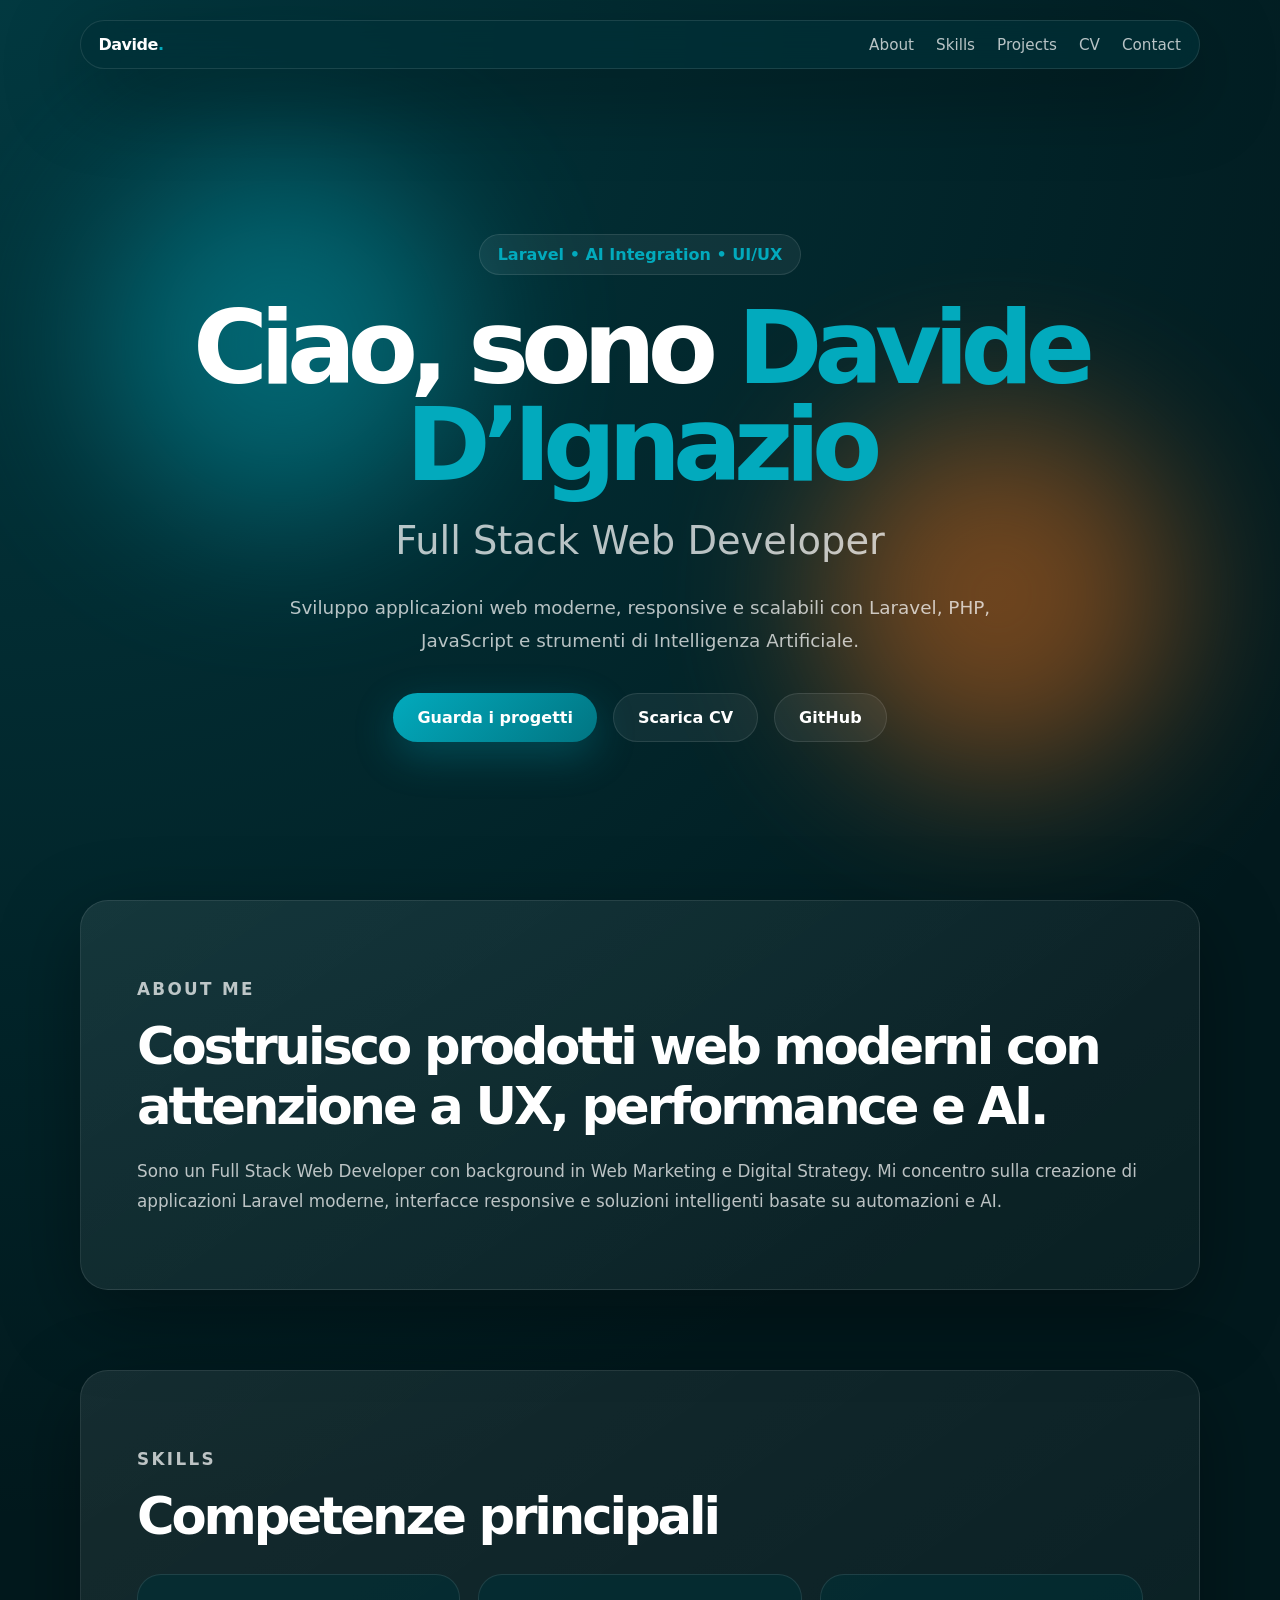
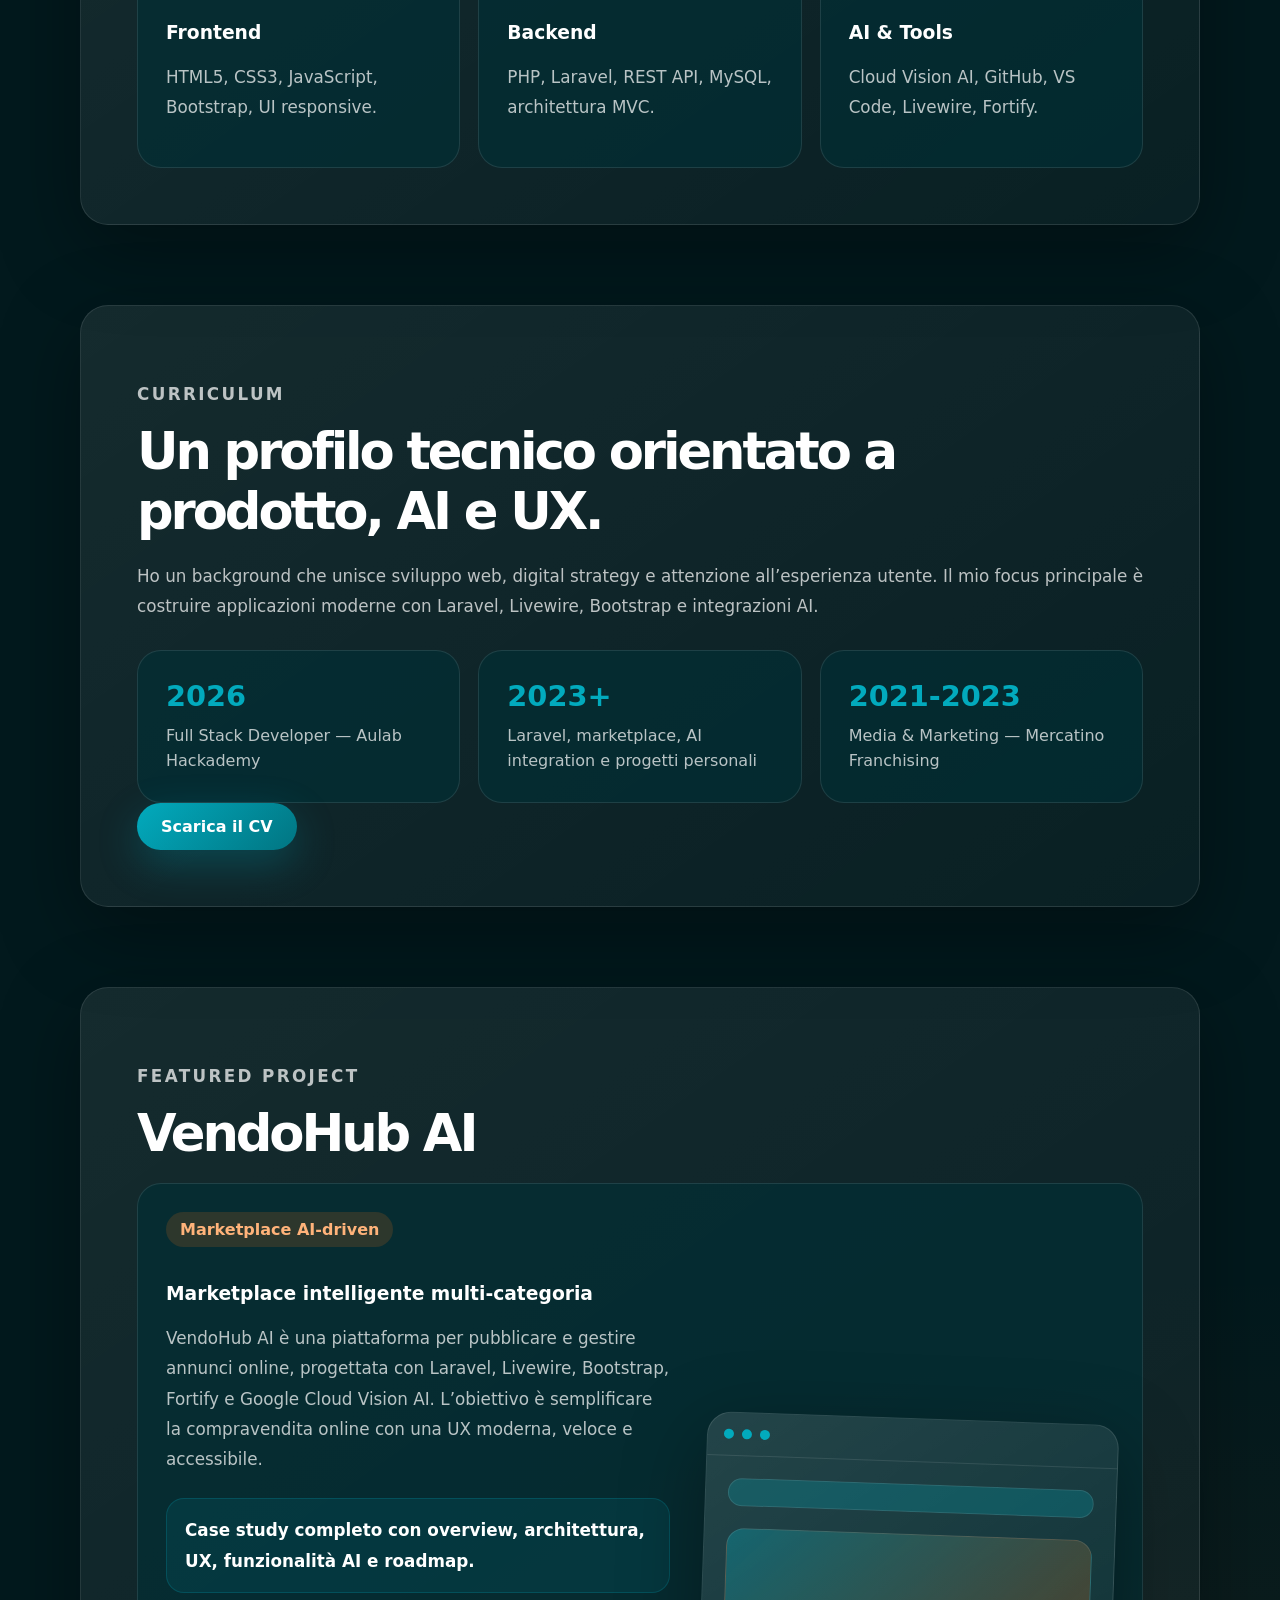
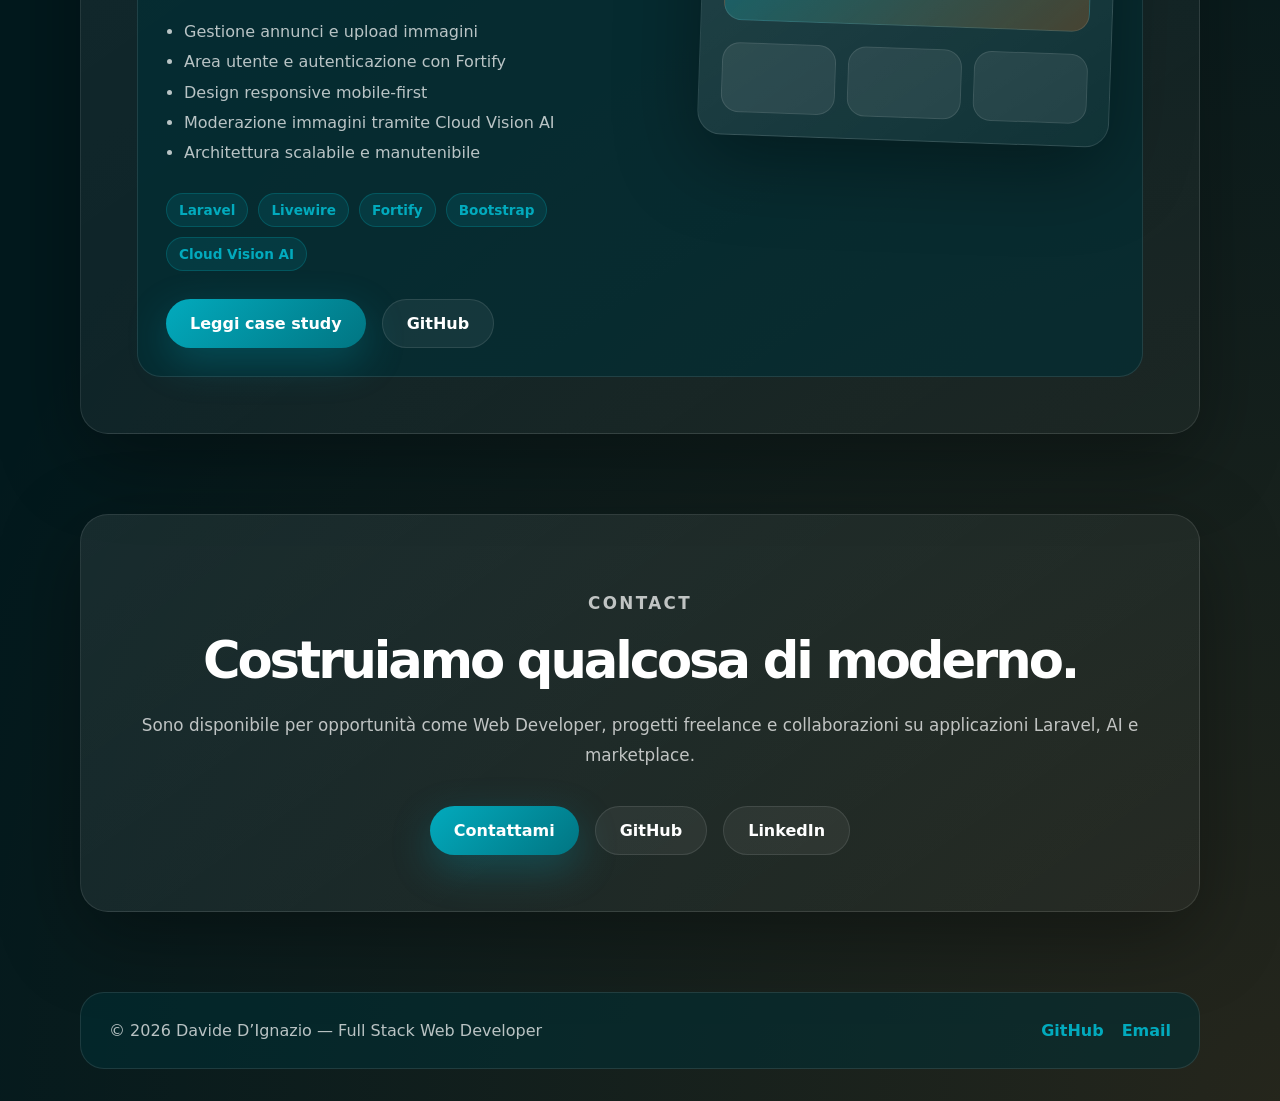
==== index.html @ 6b6a7074 "Initial static portfolio" ====
<!doctype html>
<html lang="it">
<head>
    <meta charset="UTF-8" />
    <meta name="viewport" content="width=device-width, initial-scale=1.0" />
    <title>Davide D’Ignazio | Full Stack Web Developer</title>
    <meta name="description" content="Portfolio di Davide D’Ignazio, Full Stack Web Developer specializzato in Laravel, AI Integration e UI/UX." />
    <link rel="stylesheet" href="./style.css" />
</head>

<body>
    <nav class="portfolio-navbar">
        <a href="./index.html" class="portfolio-logo">Davide<span>.</span></a>

        <div class="portfolio-nav-links">
            <a href="#about">About</a>
            <a href="#skills">Skills</a>
            <a href="#projects">Projects</a>
            <a href="#cv">CV</a>
            <a href="#contact">Contact</a>
        </div>
    </nav>

    <main>
        <section class="hero-section">
            <div class="hero-glow hero-glow-one"></div>
            <div class="hero-glow hero-glow-two"></div>

            <div class="hero-content">
                <p class="hero-badge">Laravel • AI Integration • UI/UX</p>

                <h1>Ciao, sono <span>Davide D’Ignazio</span></h1>

                <h2>Full Stack Web Developer</h2>

                <p class="hero-description">
                    Sviluppo applicazioni web moderne, responsive e scalabili con Laravel,
                    PHP, JavaScript e strumenti di Intelligenza Artificiale.
                </p>

                <div class="hero-actions">
                    <a href="#projects" class="btn-primary-custom">Guarda i progetti</a>
                    <a href="./downloads/davide-dignazio-cv.pdf" target="_blank" class="btn-secondary-custom">Scarica CV</a>
                    <a href="https://github.com/dado19994" target="_blank" class="btn-secondary-custom">GitHub</a>
                </div>
            </div>
        </section>

        <section id="about" class="portfolio-section">
            <p class="section-eyebrow">About me</p>
            <h2>Costruisco prodotti web moderni con attenzione a UX, performance e AI.</h2>

            <p>
                Sono un Full Stack Web Developer con background in Web Marketing e Digital Strategy.
                Mi concentro sulla creazione di applicazioni Laravel moderne, interfacce responsive
                e soluzioni intelligenti basate su automazioni e AI.
            </p>
        </section>

        <section id="skills" class="portfolio-section">
            <p class="section-eyebrow">Skills</p>
            <h2>Competenze principali</h2>

            <div class="skills-grid">
                <div class="skill-card">
                    <h3>Frontend</h3>
                    <p>HTML5, CSS3, JavaScript, Bootstrap, UI responsive.</p>
                </div>

                <div class="skill-card">
                    <h3>Backend</h3>
                    <p>PHP, Laravel, REST API, MySQL, architettura MVC.</p>
                </div>

                <div class="skill-card">
                    <h3>AI & Tools</h3>
                    <p>Cloud Vision AI, GitHub, VS Code, Livewire, Fortify.</p>
                </div>
            </div>
        </section>

        <section id="cv" class="portfolio-section cv-section">
            <p class="section-eyebrow">Curriculum</p>

            <h2>Un profilo tecnico orientato a prodotto, AI e UX.</h2>

            <p>
                Ho un background che unisce sviluppo web, digital strategy e attenzione
                all’esperienza utente. Il mio focus principale è costruire applicazioni
                moderne con Laravel, Livewire, Bootstrap e integrazioni AI.
            </p>

            <div class="cv-highlights">
                <div>
                    <strong>2026</strong>
                    <span>Full Stack Developer — Aulab Hackademy</span>
                </div>

                <div>
                    <strong>2023+</strong>
                    <span>Laravel, marketplace, AI integration e progetti personali</span>
                </div>

                <div>
                    <strong>2021-2023</strong>
                    <span>Media & Marketing — Mercatino Franchising</span>
                </div>
            </div>

            <a href="./downloads/davide-dignazio-cv.pdf" target="_blank" class="btn-primary-custom">
                Scarica il CV
            </a>
        </section>

        <section id="projects" class="portfolio-section">
            <p class="section-eyebrow">Featured project</p>
            <h2>VendoHub AI</h2>

            <div class="project-card featured-project">
                <div class="project-content">
                    <span class="project-tag">Marketplace AI-driven</span>

                    <h3>Marketplace intelligente multi-categoria</h3>

                    <p>
                        VendoHub AI è una piattaforma per pubblicare e gestire annunci online,
                        progettata con Laravel, Livewire, Bootstrap, Fortify e Google Cloud Vision AI.
                        L’obiettivo è semplificare la compravendita online con una UX moderna,
                        veloce e accessibile.
                    </p>

                    <p class="project-note">
                        Case study completo con overview, architettura, UX, funzionalità AI e roadmap.
                    </p>

                    <ul>
                        <li>Gestione annunci e upload immagini</li>
                        <li>Area utente e autenticazione con Fortify</li>
                        <li>Design responsive mobile-first</li>
                        <li>Moderazione immagini tramite Cloud Vision AI</li>
                        <li>Architettura scalabile e manutenibile</li>
                    </ul>

                    <div class="project-stack">
                        <span>Laravel</span>
                        <span>Livewire</span>
                        <span>Fortify</span>
                        <span>Bootstrap</span>
                        <span>Cloud Vision AI</span>
                    </div>

                    <div class="hero-actions project-actions">
                        <a href="./vendohub-ai.html" class="btn-primary-custom">Leggi case study</a>
                        <a href="https://github.com/dado19994" target="_blank" class="btn-secondary-custom">GitHub</a>
                    </div>
                </div>

                <div class="project-preview">
                    <div class="browser-card">
                        <div class="browser-dots">
                            <span></span>
                            <span></span>
                            <span></span>
                        </div>

                        <div class="mockup-content">
                            <div class="mockup-navbar"></div>
                            <div class="mockup-hero"></div>
                            <div class="mockup-grid">
                                <span></span>
                                <span></span>
                                <span></span>
                            </div>
                        </div>
                    </div>
                </div>
            </div>
        </section>

        <section id="contact" class="portfolio-section contact-section">
            <p class="section-eyebrow">Contact</p>
            <h2>Costruiamo qualcosa di moderno.</h2>

            <p>
                Sono disponibile per opportunità come Web Developer, progetti freelance
                e collaborazioni su applicazioni Laravel, AI e marketplace.
            </p>

            <div class="hero-actions">
                <a href="mailto:dignazio90@gmail.com" class="btn-primary-custom">Contattami</a>
                <a href="https://github.com/dado19994" target="_blank" class="btn-secondary-custom">GitHub</a>
                <a href="#" target="_blank" class="btn-secondary-custom">LinkedIn</a>
            </div>
        </section>
    </main>

    <footer class="portfolio-footer">
        <p>© 2026 Davide D’Ignazio — Full Stack Web Developer</p>

        <div>
            <a href="https://github.com/dado19994" target="_blank">GitHub</a>
            <a href="mailto:dignazio90@gmail.com">Email</a>
        </div>
    </footer>

    <script src="./script.js"></script>
</body>
</html>
---- style.css ----
:root {
    --primary: #013036;
    --secondary: #017582;
    --accent: #02AABD;
    --orange: #F97316;
    --dark: #02191D;
    --text: #ffffff;
    --muted: rgba(255, 255, 255, 0.72);
    --glass-border: rgba(255, 255, 255, 0.10);
    --radius: 28px;
    --shadow: 0 24px 80px rgba(0, 0, 0, 0.35);
}

* {
    box-sizing: border-box;
}

html {
    scroll-behavior: smooth;
}

body {
    margin: 0;
    background:
        radial-gradient(circle at top left, rgba(2, 170, 189, 0.22), transparent 34%),
        radial-gradient(circle at bottom right, rgba(249, 115, 22, 0.14), transparent 32%),
        var(--dark);
    color: var(--text);
    font-family: Inter, system-ui, -apple-system, BlinkMacSystemFont, "Segoe UI", sans-serif;
}

.portfolio-navbar {
    position: fixed;
    top: 20px;
    left: 50%;
    transform: translateX(-50%);
    width: min(1120px, calc(100% - 32px));
    z-index: 100;
    display: flex;
    justify-content: space-between;
    align-items: center;
    padding: 14px 18px;
    border: 1px solid var(--glass-border);
    border-radius: 999px;
    background: rgba(1, 48, 54, 0.72);
    backdrop-filter: blur(18px);
    box-shadow: var(--shadow);
    transition: 0.3s ease;
}

.navbar-scrolled {
    background: rgba(1, 25, 29, 0.96);
    border-color: rgba(2, 170, 189, 0.55);
    box-shadow:
        0 12px 40px rgba(0, 0, 0, 0.45),
        0 0 30px rgba(2, 170, 189, 0.12);
    transform: translateX(-50%) scale(0.98);
}

.portfolio-logo {
    color: var(--text);
    font-weight: 800;
    text-decoration: none;
    letter-spacing: -0.03em;
}

.portfolio-logo span {
    color: var(--accent);
}

.portfolio-nav-links {
    display: flex;
    gap: 22px;
}

.portfolio-nav-links a {
    color: var(--muted);
    text-decoration: none;
    font-size: 0.95rem;
    transition: 0.25s ease;
}

.portfolio-nav-links a:hover {
    color: var(--accent);
}

.hero-section {
    min-height: 100vh;
    position: relative;
    display: flex;
    align-items: center;
    justify-content: center;
    padding: 140px 20px 80px;
    overflow: hidden;
}

.hero-content {
    width: min(980px, 100%);
    text-align: center;
    position: relative;
    z-index: 2;
}

.hero-badge {
    display: inline-flex;
    padding: 10px 18px;
    border-radius: 999px;
    background: rgba(255,255,255,0.06);
    border: 1px solid var(--glass-border);
    color: var(--accent);
    font-weight: 700;
    margin-bottom: 24px;
}

.hero-content h1 {
    font-size: clamp(3rem, 8vw, 6.8rem);
    line-height: 0.95;
    letter-spacing: -0.08em;
    margin: 0;
}

.hero-content h1 span {
    color: var(--accent);
}

.hero-content h2 {
    font-size: clamp(1.4rem, 3vw, 2.4rem);
    margin: 24px 0 0;
    color: var(--muted);
    font-weight: 500;
}

.hero-description {
    max-width: 720px;
    margin: 28px auto 0;
    color: var(--muted);
    font-size: 1.15rem;
    line-height: 1.8;
}

.hero-actions {
    display: flex;
    justify-content: center;
    gap: 16px;
    margin-top: 36px;
    flex-wrap: wrap;
}

.btn-primary-custom,
.btn-secondary-custom {
    display: inline-flex;
    align-items: center;
    justify-content: center;
    padding: 14px 24px;
    border-radius: 999px;
    text-decoration: none;
    font-weight: 800;
    transition: 0.25s ease;
}

.btn-primary-custom {
    background: linear-gradient(135deg, var(--accent), var(--secondary));
    color: white;
    box-shadow: 0 14px 40px rgba(2, 170, 189, 0.28);
}

.btn-secondary-custom {
    border: 1px solid var(--glass-border);
    color: white;
    background: rgba(255,255,255,0.06);
}

.btn-primary-custom:hover,
.btn-secondary-custom:hover {
    transform: translateY(-3px);
}

.hero-glow {
    position: absolute;
    width: 360px;
    height: 360px;
    border-radius: 50%;
    filter: blur(80px);
    opacity: 0.45;
}

.hero-glow-one {
    background: var(--accent);
    top: 18%;
    left: 8%;
}

.hero-glow-two {
    background: var(--orange);
    bottom: 14%;
    right: 8%;
}

.portfolio-section {
    width: min(1120px, calc(100% - 32px));
    margin: 0 auto 80px;
    padding: 56px;
    border-radius: var(--radius);
    border: 1px solid var(--glass-border);
    background: linear-gradient(145deg, rgba(255,255,255,0.08), rgba(255,255,255,0.03));
    box-shadow: var(--shadow);
}

.section-eyebrow {
    color: var(--accent);
    font-weight: 800;
    text-transform: uppercase;
    letter-spacing: 0.14em;
    font-size: 0.8rem;
    margin-bottom: 12px;
}

.portfolio-section h2 {
    font-size: clamp(2rem, 4vw, 3.5rem);
    letter-spacing: -0.06em;
    margin: 0 0 20px;
}

.portfolio-section p {
    color: var(--muted);
    line-height: 1.8;
    font-size: 1.05rem;
}

.skills-grid,
.cv-highlights,
.case-grid,
.gallery-grid,
.roadmap-grid {
    display: grid;
    grid-template-columns: repeat(3, 1fr);
    gap: 18px;
    margin-top: 28px;
}

.skill-card,
.project-card,
.case-card,
.gallery-card,
.cv-highlights div {
    border-radius: 24px;
    padding: 28px;
    background: rgba(1, 48, 54, 0.64);
    border: 1px solid var(--glass-border);
    transition: 0.25s ease;
}

.skill-card:hover,
.project-card:hover,
.case-card:hover {
    transform: translateY(-6px);
    border-color: rgba(2, 170, 189, 0.5);
}

.cv-highlights strong {
    display: block;
    color: var(--accent);
    font-size: 1.8rem;
    margin-bottom: 10px;
}

.cv-highlights span {
    color: var(--muted);
    line-height: 1.6;
}

.featured-project {
    display: grid;
    grid-template-columns: 1.1fr 0.9fr;
    gap: 32px;
    align-items: center;
}

.project-tag {
    display: inline-flex;
    padding: 8px 14px;
    border-radius: 999px;
    background: rgba(249, 115, 22, 0.16);
    color: #ffb37a;
    font-weight: 800;
    margin-bottom: 18px;
}

.project-note {
    padding: 16px 18px;
    border-radius: 18px;
    background: rgba(2, 170, 189, 0.10);
    border: 1px solid rgba(2, 170, 189, 0.22);
    color: var(--text) !important;
    font-weight: 700;
    margin: 24px 0;
}

.project-card ul {
    padding-left: 18px;
    color: var(--muted);
    line-height: 1.9;
}

.project-stack {
    display: flex;
    flex-wrap: wrap;
    gap: 10px;
    margin-top: 24px;
}

.project-stack span {
    padding: 8px 12px;
    border-radius: 999px;
    background: rgba(2, 170, 189, 0.12);
    color: var(--accent);
    border: 1px solid rgba(2, 170, 189, 0.25);
    font-size: 0.85rem;
    font-weight: 700;
}

.project-actions {
    justify-content: flex-start;
    margin-top: 28px;
}

.project-preview {
    min-height: 320px;
    display: flex;
    align-items: center;
    justify-content: center;
}

.browser-card {
    width: 100%;
    max-width: 420px;
    min-height: 260px;
    border-radius: 24px;
    background: linear-gradient(145deg, rgba(255,255,255,0.12), rgba(255,255,255,0.04));
    border: 1px solid var(--glass-border);
    overflow: hidden;
    box-shadow: 0 24px 80px rgba(0,0,0,0.35);
    transform: rotate(2deg);
}

.browser-dots {
    display: flex;
    gap: 8px;
    padding: 16px;
    border-bottom: 1px solid var(--glass-border);
}

.browser-dots span {
    width: 10px;
    height: 10px;
    border-radius: 50%;
    background: var(--accent);
}

.mockup-content {
    padding: 22px;
}

.mockup-navbar,
.mockup-hero,
.mockup-grid span {
    border-radius: 18px;
    background: rgba(255,255,255,0.08);
    border: 1px solid var(--glass-border);
}

.mockup-navbar {
    height: 28px;
    margin-bottom: 22px;
    background: rgba(2, 170, 189, 0.25);
}

.mockup-hero {
    height: 92px;
    margin-bottom: 22px;
    background: linear-gradient(135deg, rgba(2,170,189,0.35), rgba(249,115,22,0.22));
}

.mockup-grid {
    display: grid;
    grid-template-columns: repeat(3, 1fr);
    gap: 12px;
}

.mockup-grid span {
    height: 70px;
}

.contact-section {
    text-align: center;
}

.case-hero {
    width: min(1120px, calc(100% - 32px));
    min-height: 78vh;
    margin: 0 auto;
    padding: 160px 0 80px;
    display: flex;
    flex-direction: column;
    justify-content: center;
}

.back-link {
    color: var(--muted);
    text-decoration: none;
    margin-bottom: 28px;
    font-weight: 700;
}

.back-link:hover {
    color: var(--accent);
}

.case-hero h1 {
    font-size: clamp(4rem, 10vw, 8rem);
    line-height: 0.9;
    letter-spacing: -0.08em;
    margin: 0 0 28px;
}

.case-hero p {
    max-width: 760px;
    color: var(--muted);
    font-size: 1.2rem;
    line-height: 1.8;
}

.case-stack {
    justify-content: flex-start;
}

.case-showcase {
    width: min(1120px, calc(100% - 32px));
    margin: -40px auto 90px;
    display: grid;
    grid-template-columns: 1fr 260px;
    gap: 28px;
    align-items: end;
}

.showcase-desktop,
.showcase-mobile {
    border-radius: 28px;
    padding: 12px;
    background: linear-gradient(145deg, rgba(255,255,255,0.12), rgba(255,255,255,0.04));
    border: 1px solid var(--glass-border);
    box-shadow: 0 30px 90px rgba(0,0,0,0.45);
    overflow: hidden;
}

.showcase-desktop img,
.showcase-mobile img,
.gallery-card img {
    width: 100%;
    display: block;
    border-radius: 20px;
}

.showcase-mobile {
    transform: translateY(40px);
}

.features-list {
    display: grid;
    gap: 18px;
    margin-top: 32px;
}

.features-list div {
    display: grid;
    grid-template-columns: 70px 220px 1fr;
    gap: 20px;
    align-items: start;
    padding: 24px;
    border-radius: 22px;
    background: rgba(1, 48, 54, 0.62);
    border: 1px solid var(--glass-border);
}

.features-list strong {
    color: var(--accent);
    font-size: 1.4rem;
}

.features-list span {
    color: var(--text);
    font-weight: 800;
}

.features-list p {
    margin: 0;
}

.architecture-flow {
    display: flex;
    align-items: center;
    gap: 14px;
    flex-wrap: wrap;
    margin: 30px 0;
}

.architecture-flow span {
    padding: 14px 18px;
    border-radius: 999px;
    background: rgba(2, 170, 189, 0.12);
    color: var(--accent);
    border: 1px solid rgba(2, 170, 189, 0.25);
    font-weight: 800;
}

.architecture-flow i {
    color: var(--muted);
    font-style: normal;
}

.gallery-card {
    padding: 12px;
}

.gallery-card img {
    aspect-ratio: 16 / 10;
    object-fit: cover;
    background: rgba(255,255,255,0.06);
}

.gallery-card span {
    display: block;
    margin-top: 14px;
    color: var(--muted);
    font-weight: 700;
}

.roadmap-grid div {
    padding: 24px;
    border-radius: 22px;
    background: rgba(249, 115, 22, 0.10);
    border: 1px solid rgba(249, 115, 22, 0.25);
    color: #ffb37a;
    font-weight: 800;
}

.portfolio-footer {
    width: min(1120px, calc(100% - 32px));
    margin: 0 auto 32px;
    padding: 28px;
    border-radius: 24px;
    border: 1px solid var(--glass-border);
    background: rgba(1, 48, 54, 0.55);
    display: flex;
    justify-content: space-between;
    gap: 20px;
    flex-wrap: wrap;
}

.portfolio-footer p {
    margin: 0;
    color: var(--muted);
}

.portfolio-footer div {
    display: flex;
    gap: 18px;
}

.portfolio-footer a {
    color: var(--accent);
    text-decoration: none;
    font-weight: 700;
}

@media (max-width: 900px) {
    .featured-project,
    .case-showcase {
        grid-template-columns: 1fr;
    }

    .browser-card,
    .showcase-mobile {
        transform: rotate(0) translateY(0);
    }

    .showcase-mobile {
        width: 70%;
        margin: 0 auto;
    }
}

@media (max-width: 768px) {
    .portfolio-navbar {
        top: 12px;
        border-radius: 24px;
        align-items: flex-start;
        gap: 12px;
        flex-direction: column;
    }

    .portfolio-nav-links {
        width: 100%;
        justify-content: space-between;
        gap: 10px;
        flex-wrap: wrap;
    }

    .portfolio-nav-links a {
        font-size: 0.85rem;
    }

    .hero-section,
    .case-hero {
        padding-top: 180px;
    }

    .portfolio-section {
        padding: 32px 22px;
        margin-bottom: 36px;
    }

    .skills-grid,
    .cv-highlights,
    .case-grid,
    .gallery-grid,
    .roadmap-grid {
        grid-template-columns: 1fr;
    }

    .features-list div {
        grid-template-columns: 1fr;
    }

    .hero-content h1,
    .case-hero h1 {
        letter-spacing: -0.06em;
    }
}
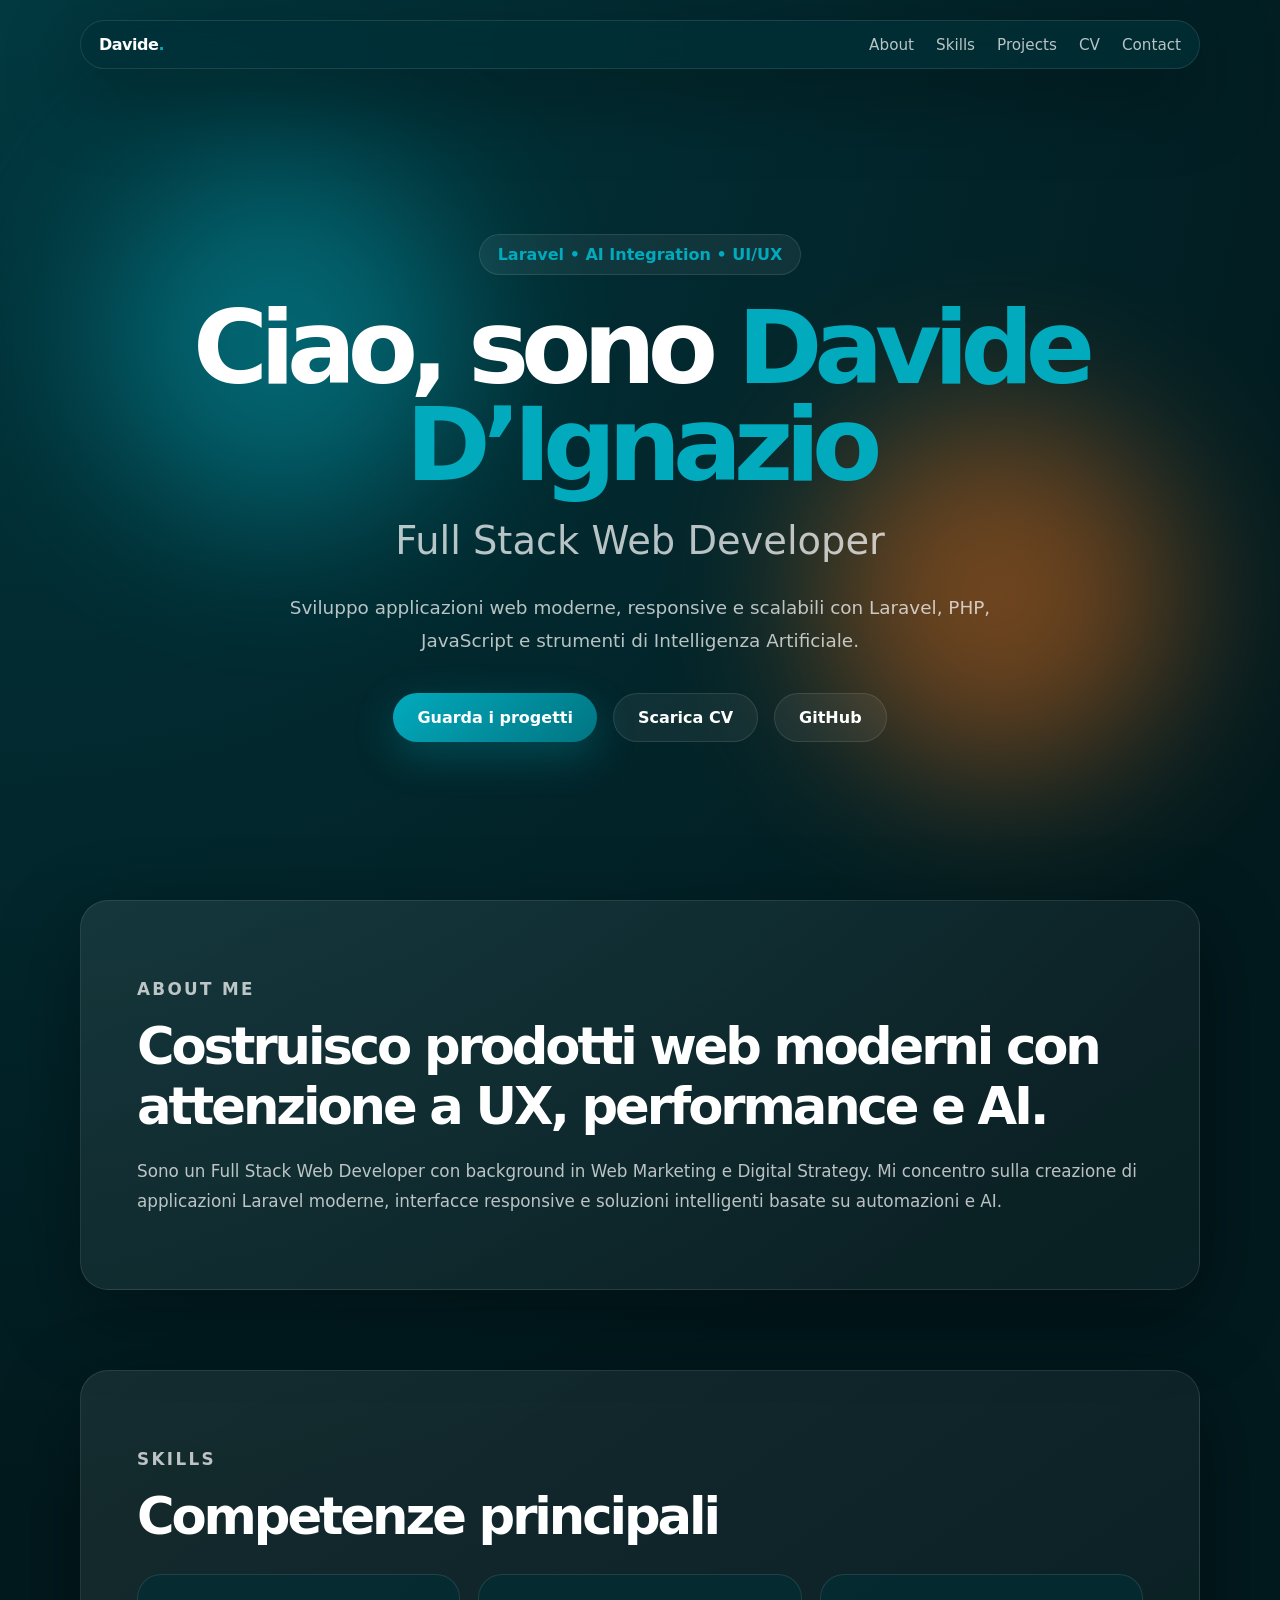
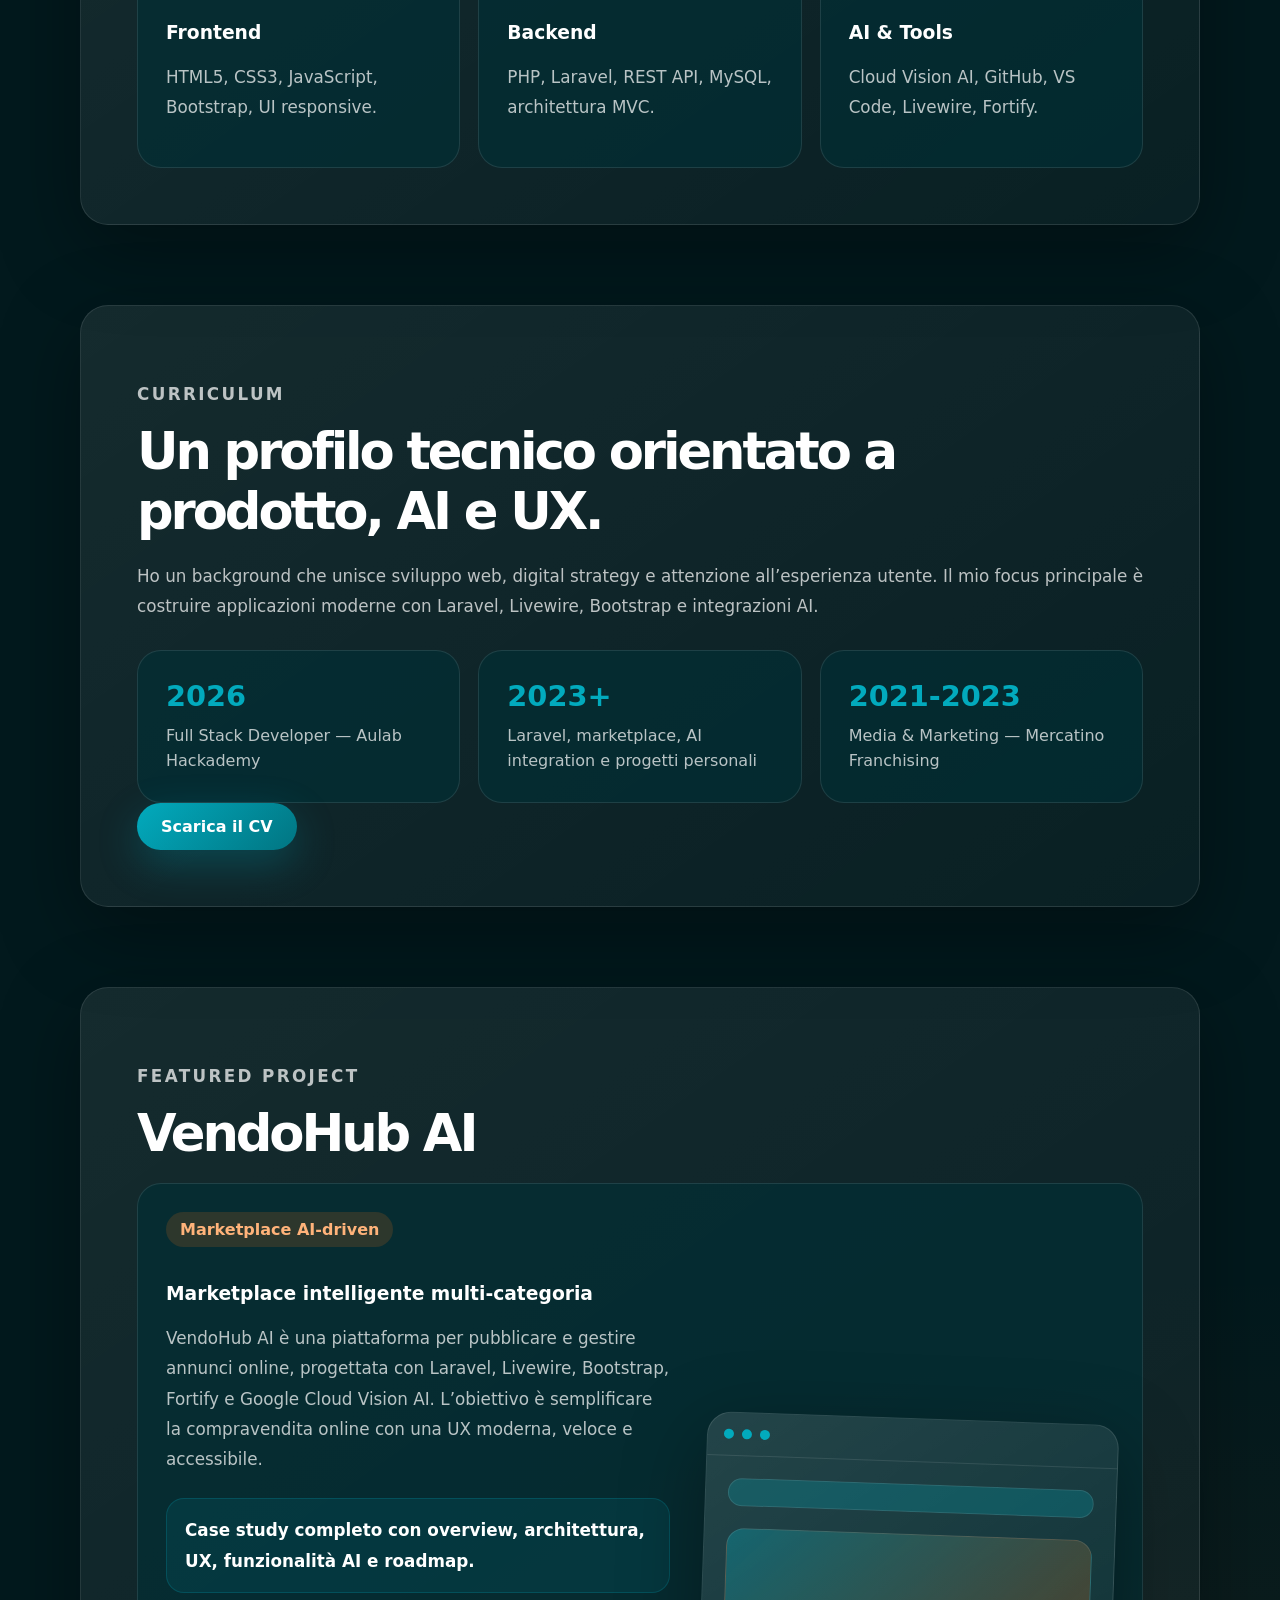
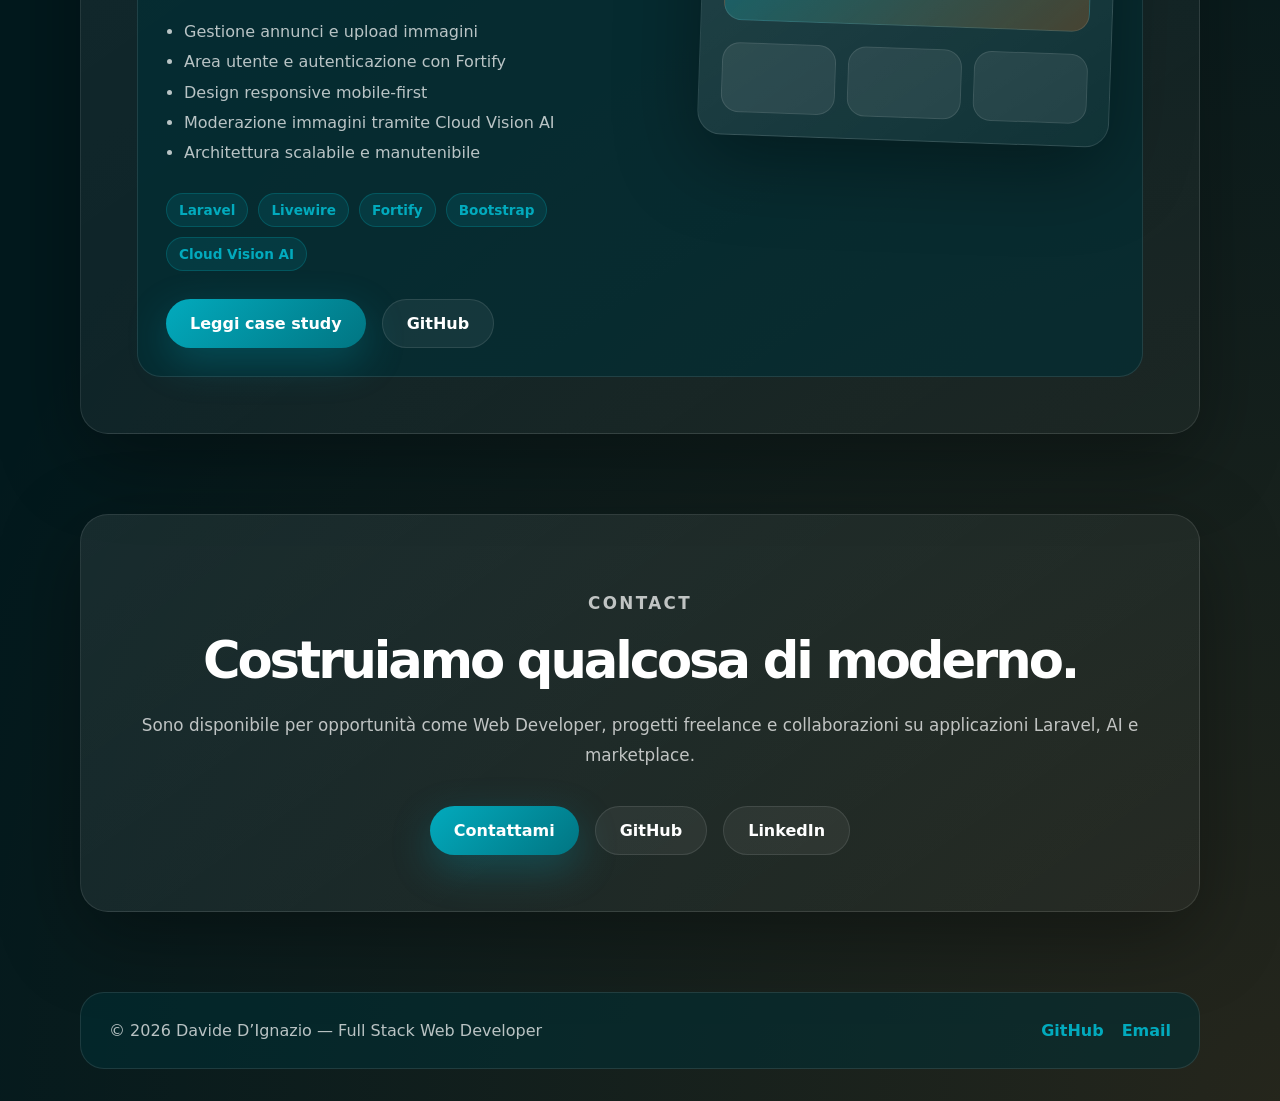
==== commit b3eafd31: "Add LinkedIn link" ====
--- a/index.html
+++ b/index.html
@@ -189,7 +189,7 @@
             <div class="hero-actions">
                 <a href="mailto:dignazio90@gmail.com" class="btn-primary-custom">Contattami</a>
                 <a href="https://github.com/dado19994" target="_blank" class="btn-secondary-custom">GitHub</a>
-                <a href="#" target="_blank" class="btn-secondary-custom">LinkedIn</a>
+                <a href="https://www.linkedin.com/in/davide-dignazio-2704272a7/" target="_blank" class="btn-secondary-custom">LinkedIn</a>
             </div>
         </section>
     </main>
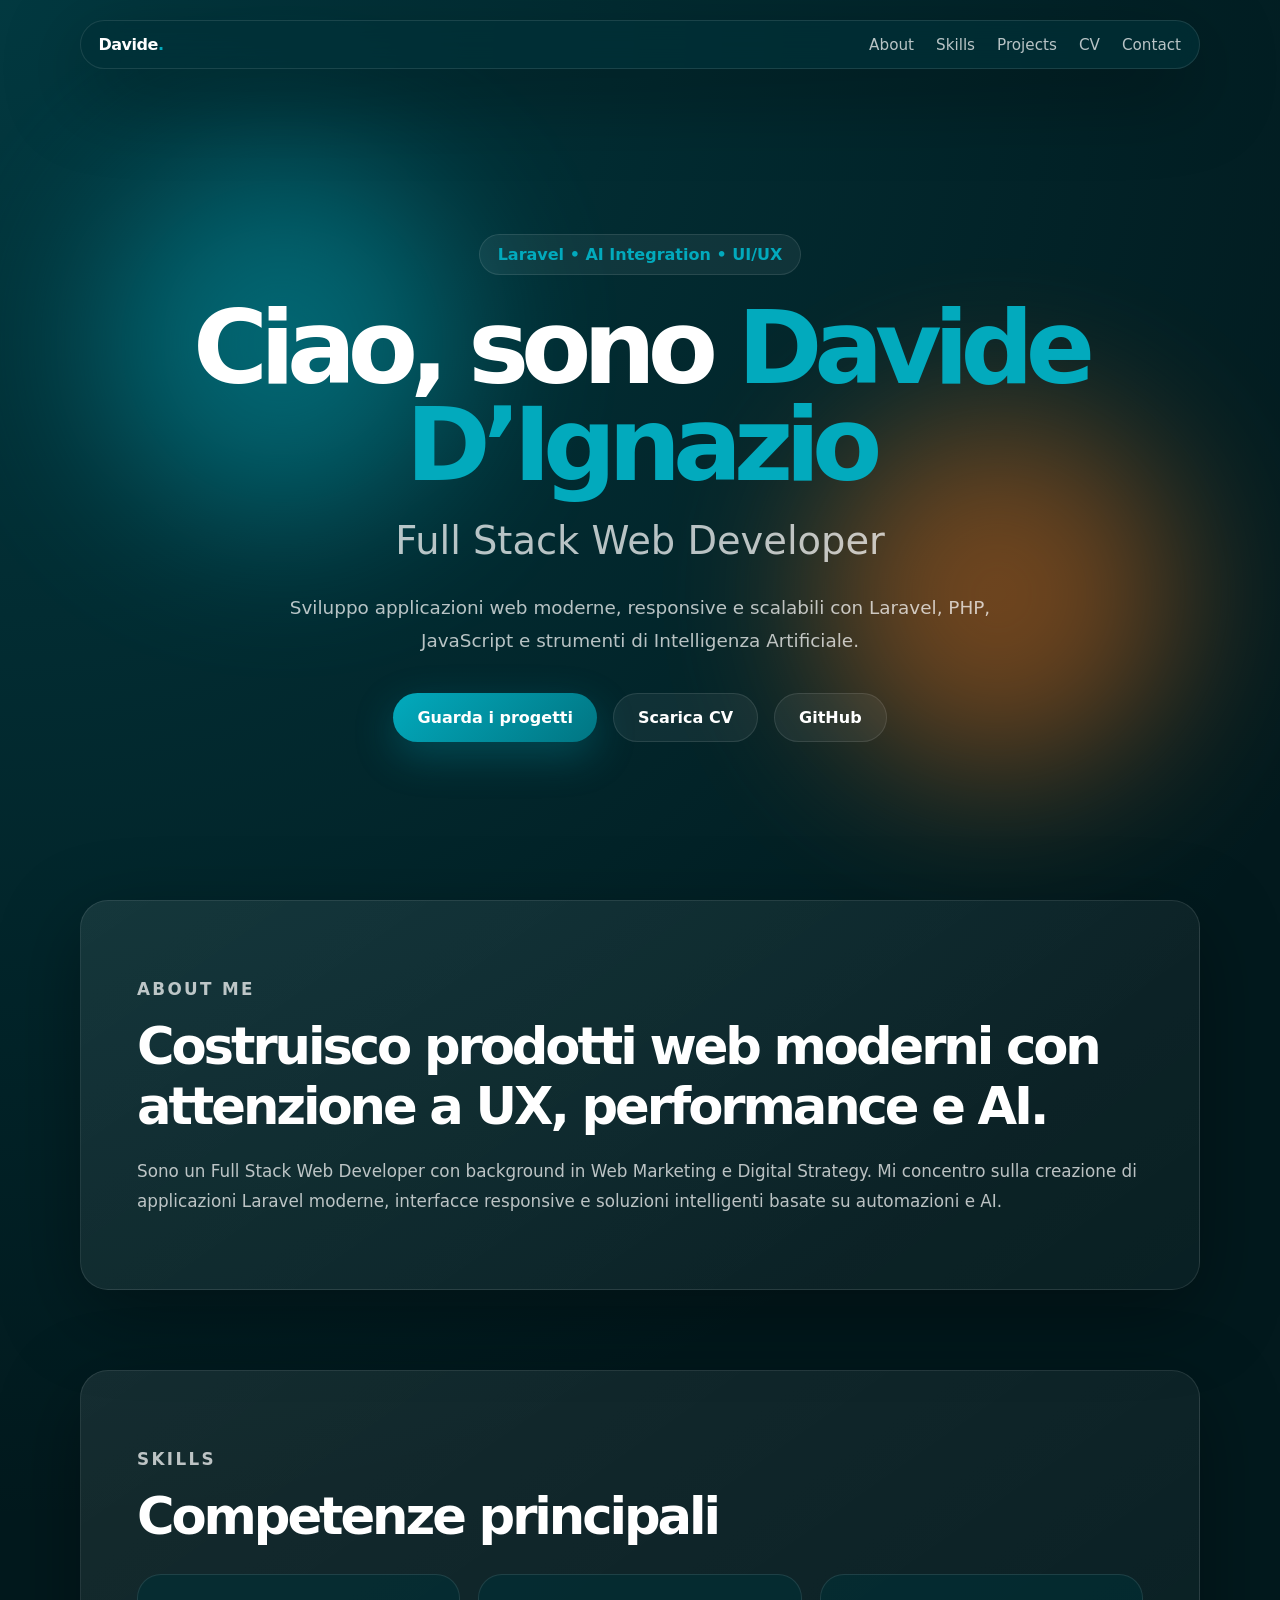
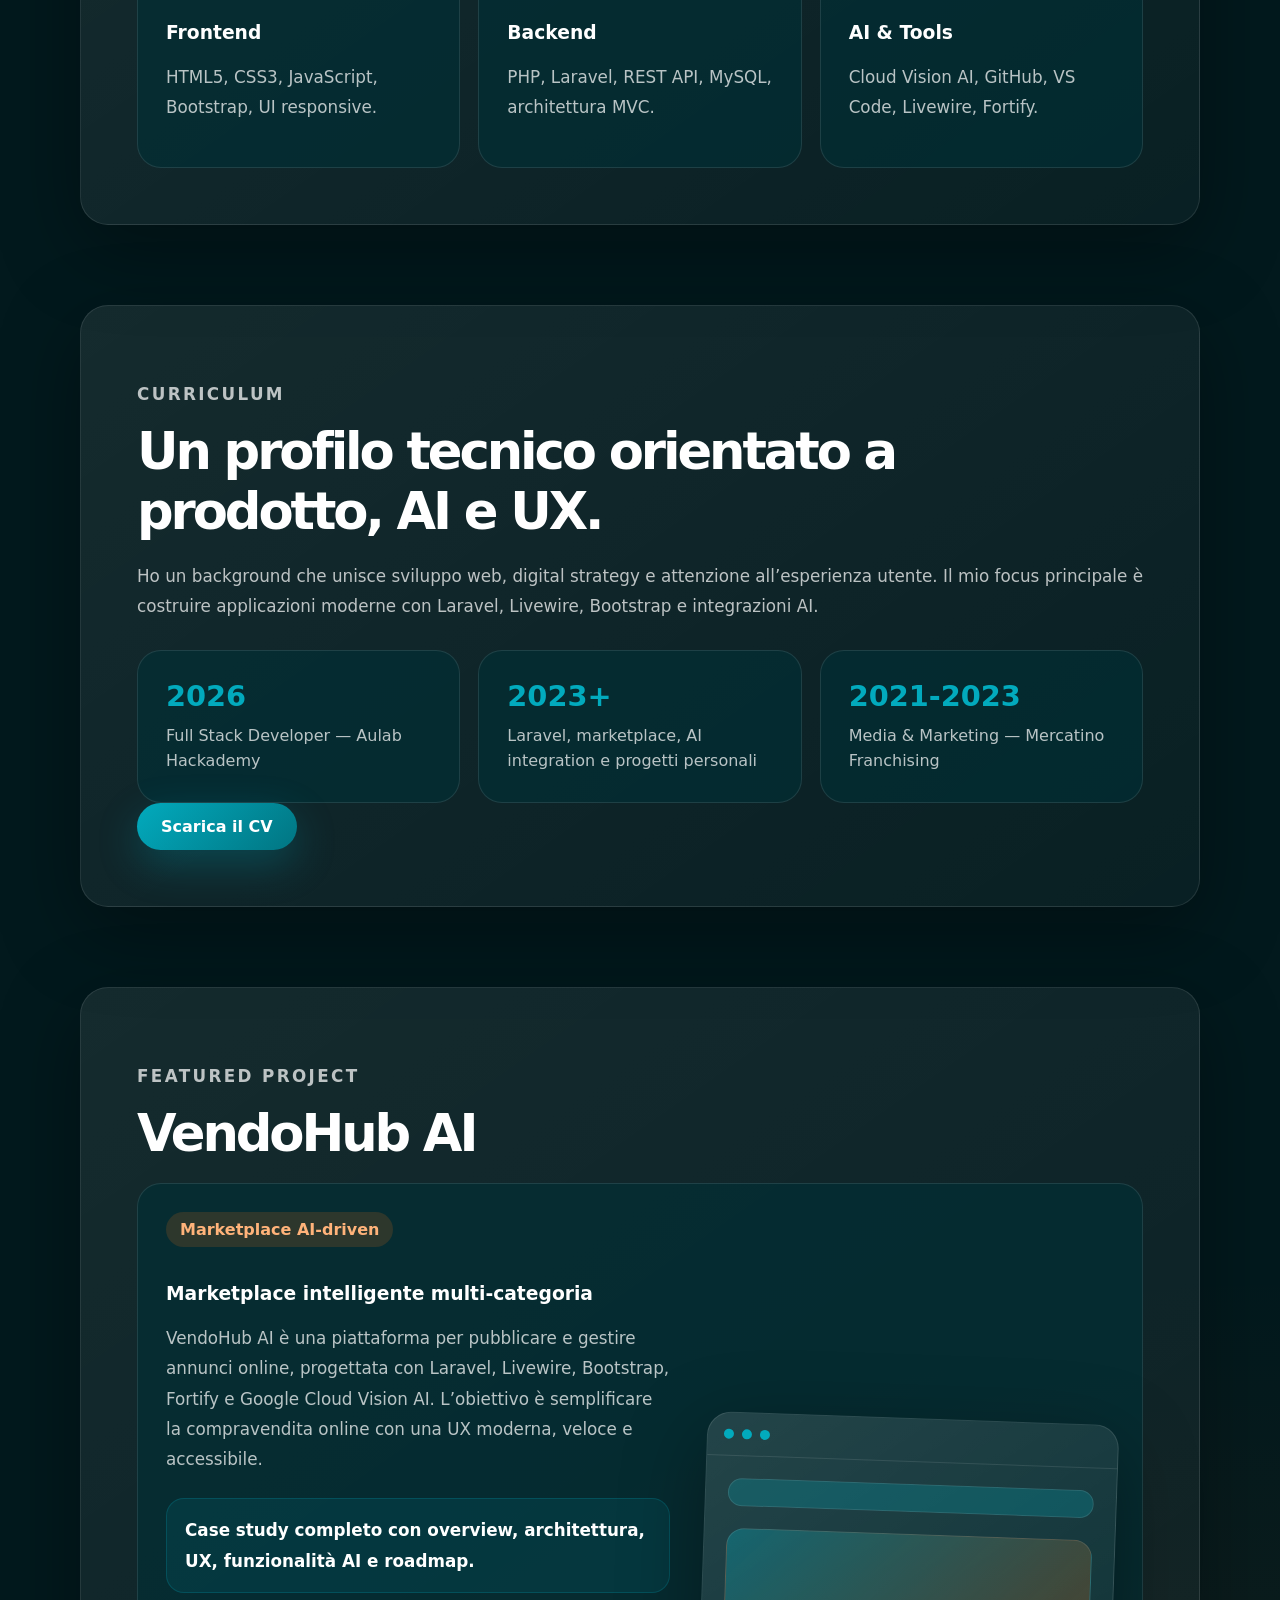
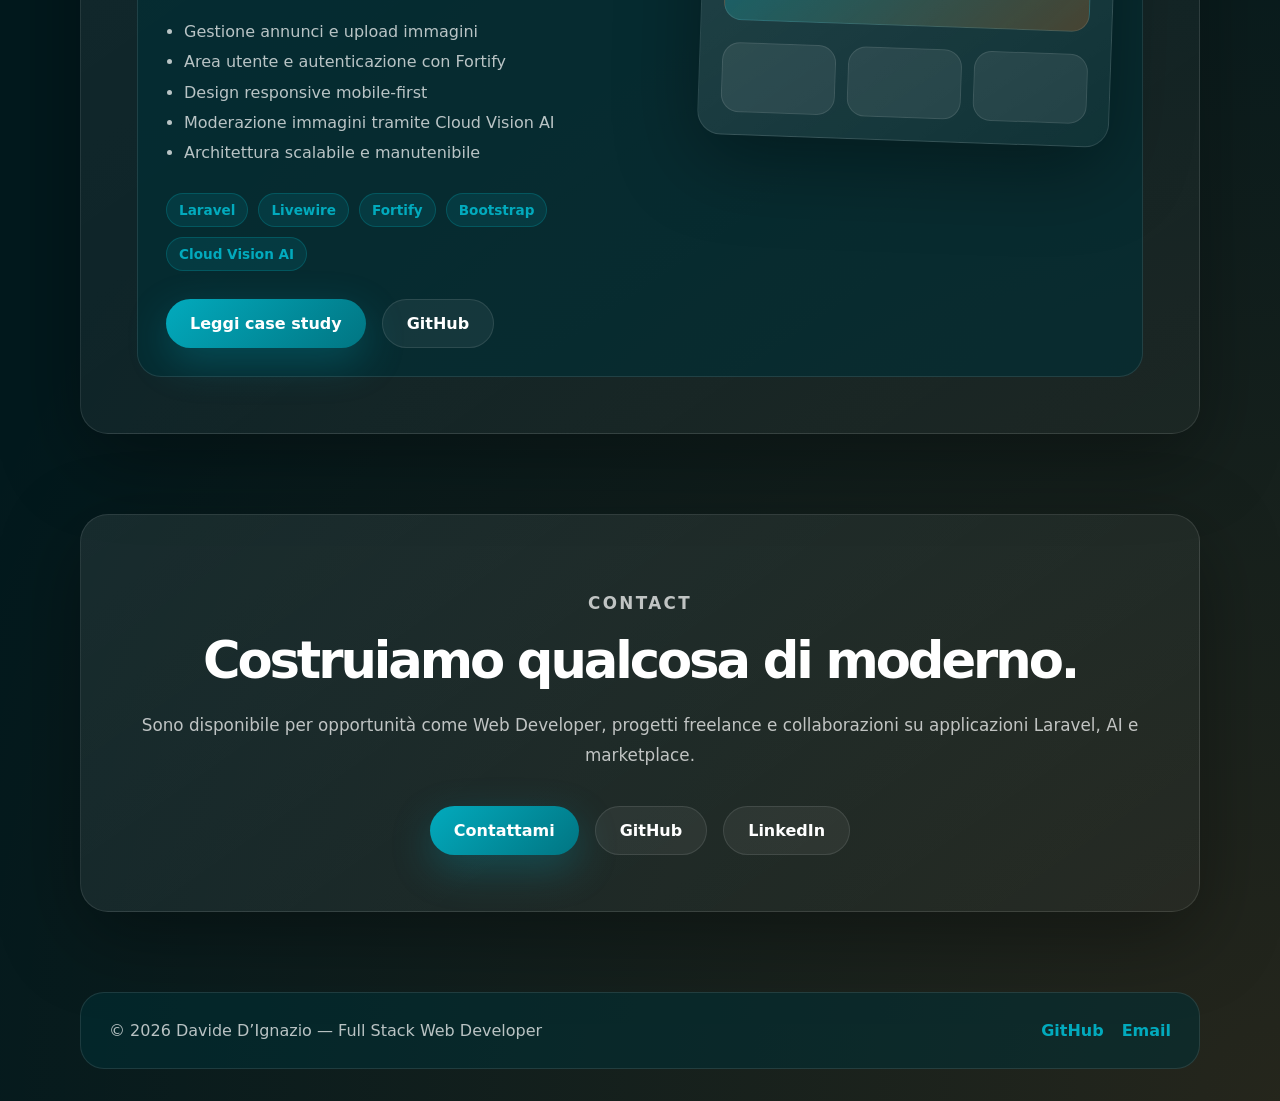
==== commit 50f4bc4f: "modifica link" ====
--- a/index.html
+++ b/index.html
@@ -5,6 +5,7 @@
     <meta name="viewport" content="width=device-width, initial-scale=1.0" />
     <title>Davide D’Ignazio | Full Stack Web Developer</title>
     <meta name="description" content="Portfolio di Davide D’Ignazio, Full Stack Web Developer specializzato in Laravel, AI Integration e UI/UX." />
+    <link rel="icon" href="davdevlogo.png">
     <link rel="stylesheet" href="./style.css" />
 </head>
 
@@ -189,7 +190,7 @@
             <div class="hero-actions">
                 <a href="mailto:dignazio90@gmail.com" class="btn-primary-custom">Contattami</a>
                 <a href="https://github.com/dado19994" target="_blank" class="btn-secondary-custom">GitHub</a>
-                <a href="https://www.linkedin.com/in/davide-dignazio-2704272a7/" target="_blank" class="btn-secondary-custom">LinkedIn</a>
+                <a href="https://www.linkedin.com/in/davide-dignazio-dev/" target="_blank" class="btn-secondary-custom">LinkedIn</a>
             </div>
         </section>
     </main>
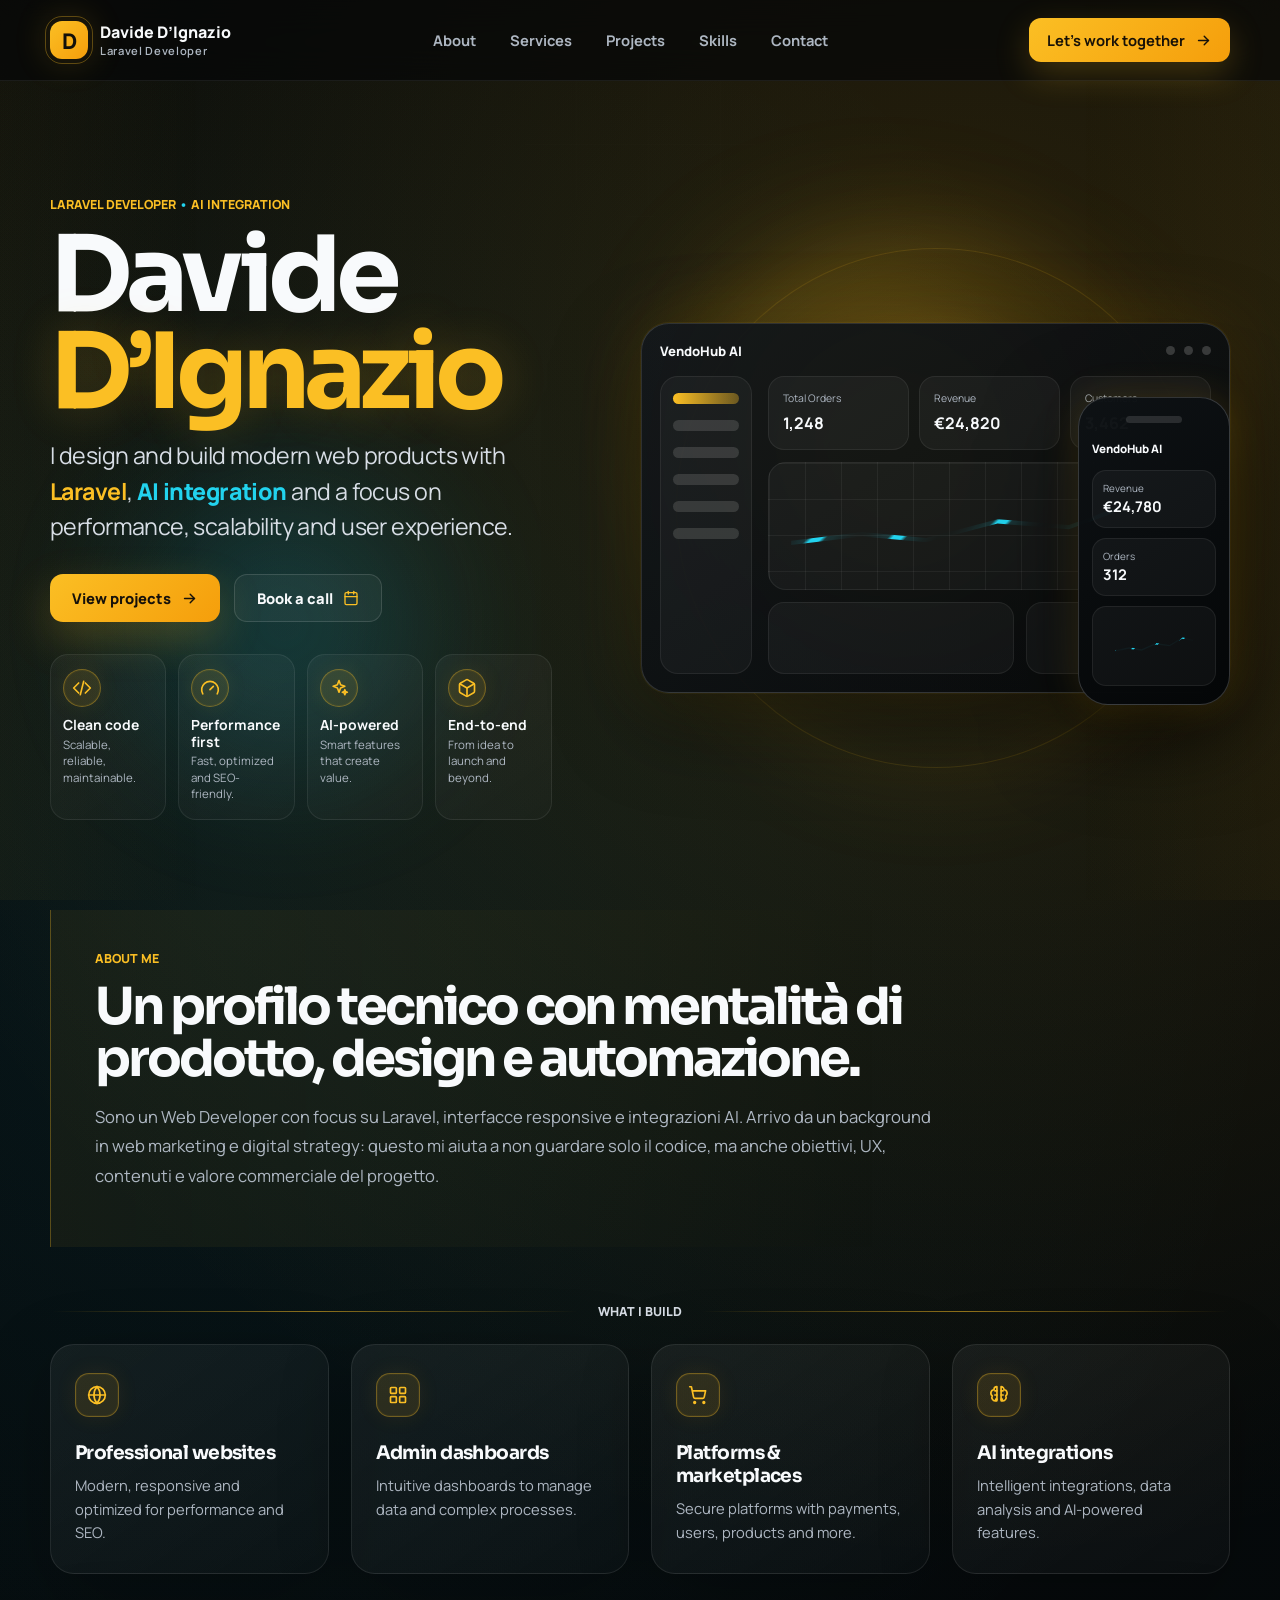
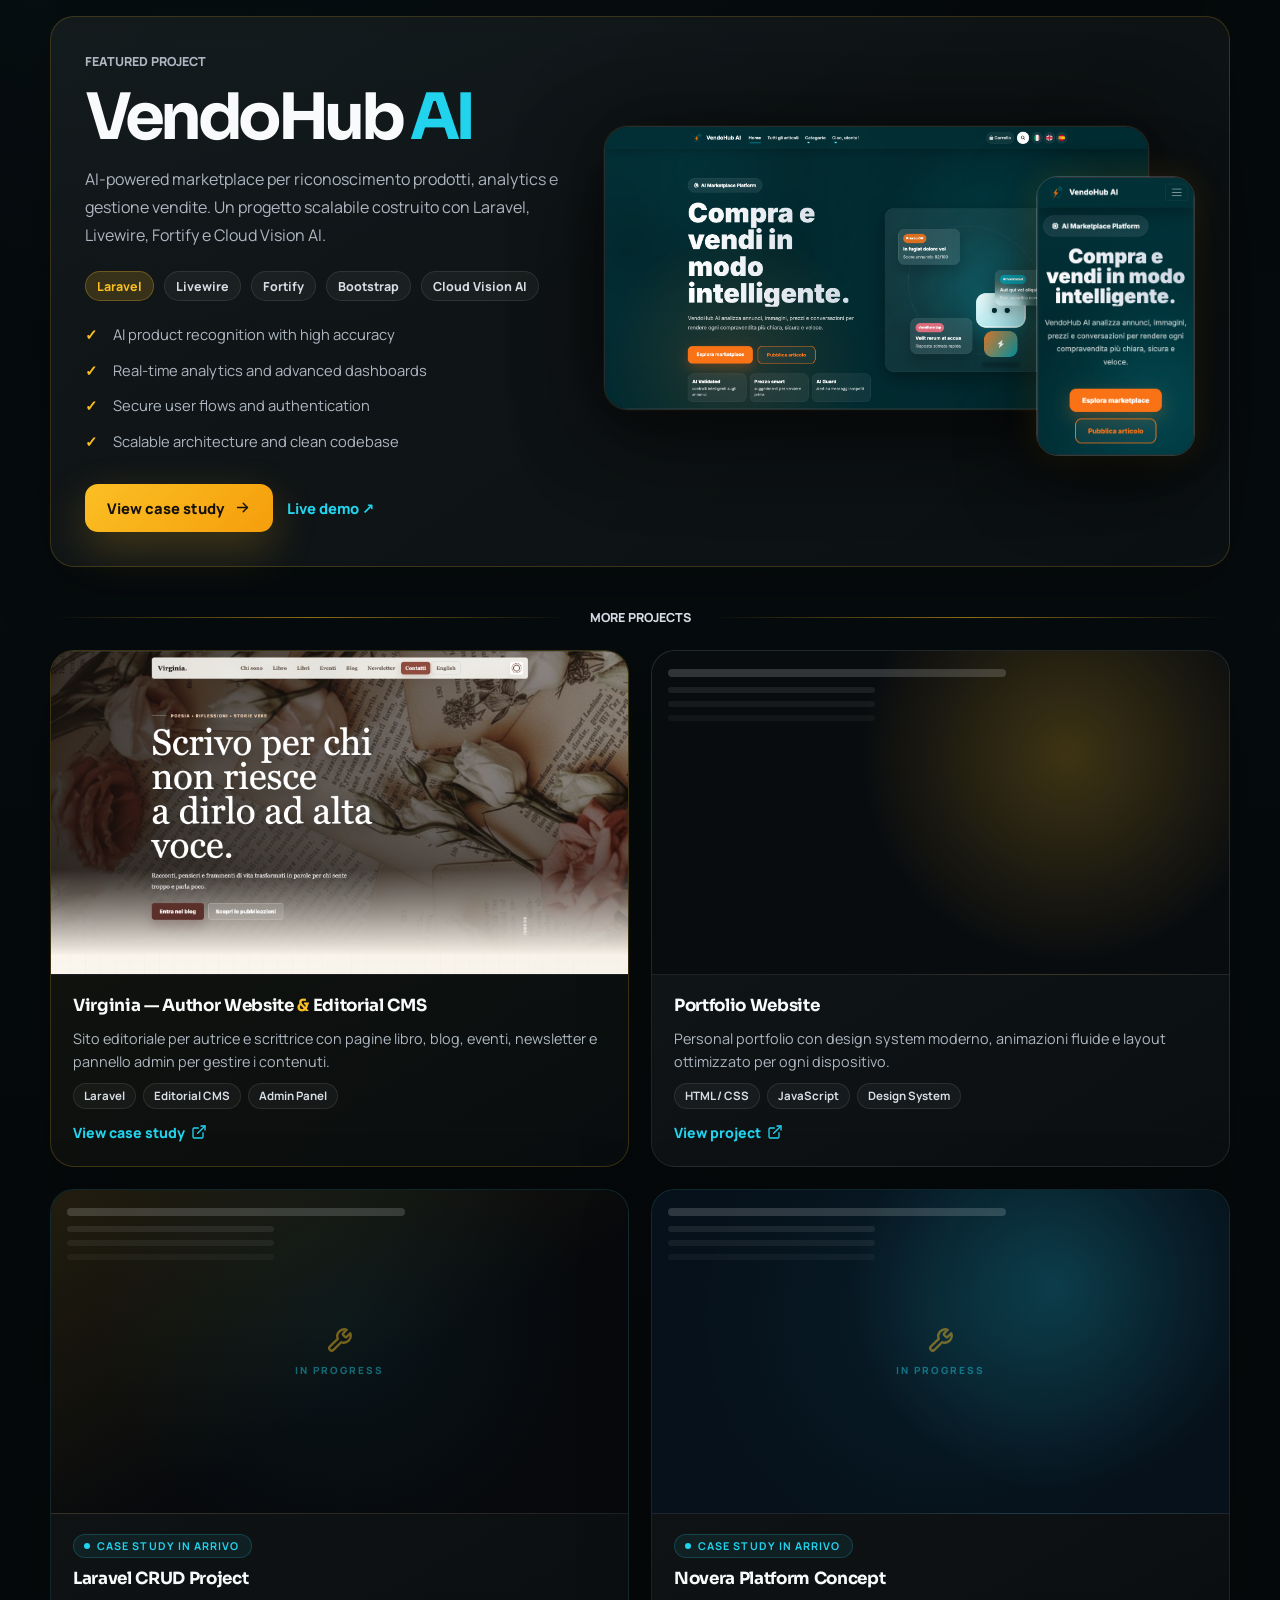
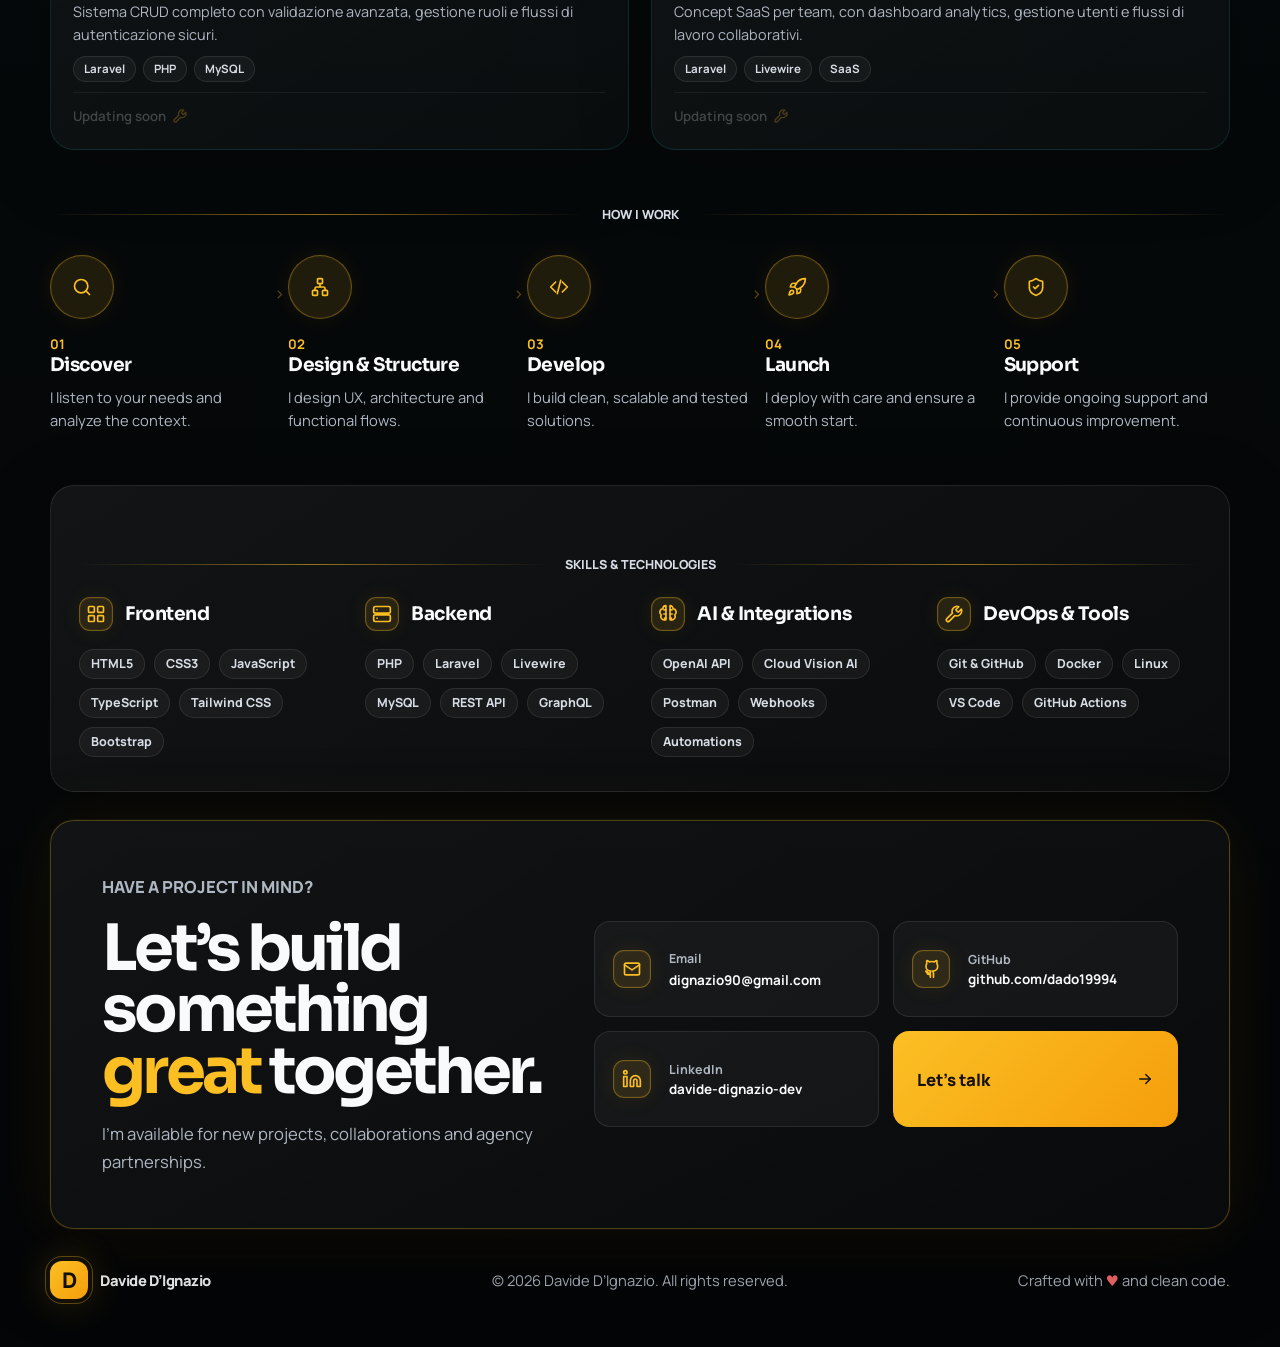
==== commit acd256ce: "upgrade" ====
--- a/index.html
+++ b/index.html
@@ -3,144 +3,173 @@
 <head>
     <meta charset="UTF-8" />
     <meta name="viewport" content="width=device-width, initial-scale=1.0" />
-    <title>Davide D’Ignazio | Full Stack Web Developer</title>
-    <meta name="description" content="Portfolio di Davide D’Ignazio, Full Stack Web Developer specializzato in Laravel, AI Integration e UI/UX." />
+    <title>Davide D’Ignazio | Laravel Developer & AI Integration</title>
+    <meta name="description" content="Portfolio di Davide D’Ignazio, Laravel Developer specializzato in web products, dashboard, marketplace, AI Integration e UI/UX." />
+    <!-- Open Graph / Social sharing — aggiorna l’URL con il tuo dominio reale -->
+    <meta property="og:type"        content="website" />
+    <meta property="og:url"         content="https://davide-dignazio.dev/" />
+    <meta property="og:title"       content="Davide D’Ignazio | Laravel Developer & AI Integration" />
+    <meta property="og:description" content="Portfolio di Davide D’Ignazio, Laravel Developer specializzato in web products, dashboard, marketplace, AI Integration e UI/UX." />
+    <meta property="og:image"       content="https://davide-dignazio.dev/assets/desktop-home.png" />
+    <meta name="twitter:card"        content="summary_large_image" />
+    <meta name="twitter:title"       content="Davide D’Ignazio | Laravel Developer & AI Integration" />
+    <meta name="twitter:description" content="Laravel Developer specializzato in web products, AI Integration e UI/UX." />
+    <meta name="twitter:image"       content="https://davide-dignazio.dev/assets/desktop-home.png" />
     <link rel="icon" href="davdevlogo.png">
+    <link rel="preconnect" href="https://fonts.googleapis.com">
+    <link rel="preconnect" href="https://fonts.gstatic.com" crossorigin>
+    <link href="https://fonts.googleapis.com/css2?family=Manrope:wght@400;500;600;700;800&family=Sora:wght@500;600;700;800&display=swap" rel="stylesheet">
     <link rel="stylesheet" href="./style.css" />
 </head>
-
 <body>
-    <nav class="portfolio-navbar">
-        <a href="./index.html" class="portfolio-logo">Davide<span>.</span></a>
+    <nav class="portfolio-navbar" aria-label="Navigazione principale">
+        <a href="./index.html" class="portfolio-logo" aria-label="Davide D'Ignazio Home">
+            <span class="logo-mark">D</span>
+            <span class="logo-copy">Davide D’Ignazio<small>Laravel Developer</small></span>
+        </a>
+
+        <button class="nav-toggle" type="button" aria-label="Apri menu" aria-expanded="false">
+            <span></span><span></span><span></span>
+        </button>
 
         <div class="portfolio-nav-links">
             <a href="#about">About</a>
+            <a href="#services">Services</a>
+            <a href="#projects">Projects</a>
             <a href="#skills">Skills</a>
-            <a href="#projects">Projects</a>
-            <a href="#cv">CV</a>
             <a href="#contact">Contact</a>
         </div>
+
+        <a href="#contact" class="nav-cta">Let’s work together <img class="icon icon-sm" src="./assets/icons/arrow-right-dark.svg" alt="" aria-hidden="true"></a>
     </nav>
 
     <main>
-        <section class="hero-section">
-            <div class="hero-glow hero-glow-one"></div>
-            <div class="hero-glow hero-glow-two"></div>
-
-            <div class="hero-content">
-                <p class="hero-badge">Laravel • AI Integration • UI/UX</p>
-
-                <h1>Ciao, sono <span>Davide D’Ignazio</span></h1>
-
-                <h2>Full Stack Web Developer</h2>
-
-                <p class="hero-description">
-                    Sviluppo applicazioni web moderne, responsive e scalabili con Laravel,
-                    PHP, JavaScript e strumenti di Intelligenza Artificiale.
-                </p>
-
-                <div class="hero-actions">
-                    <a href="#projects" class="btn-primary-custom">Guarda i progetti</a>
-                    <a href="./downloads/davide-dignazio-cv.pdf" target="_blank" class="btn-secondary-custom">Scarica CV</a>
-                    <a href="https://github.com/dado19994" target="_blank" class="btn-secondary-custom">GitHub</a>
+        <section class="hero-section section-shell" id="top">
+            <div class="ambient-orb orb-one"></div>
+            <div class="ambient-orb orb-two"></div>
+
+            <div class="hero-grid">
+                <div class="hero-content reveal-up">
+                    <p class="hero-badge">Laravel Developer <span>•</span> AI Integration</p>
+                    <h1>Davide<br><span>D’Ignazio</span></h1>
+                    <p class="hero-subtitle">
+                        I design and build modern web products with <strong>Laravel</strong>,
+                        <em>AI integration</em> and a focus on performance, scalability and user experience.
+                    </p>
+
+                    <div class="hero-actions">
+                        <a href="#projects" class="btn-primary-custom">View projects <img class="icon icon-sm" src="./assets/icons/arrow-right-dark.svg" alt="" aria-hidden="true"></a>
+                        <a href="mailto:dignazio90@gmail.com" class="btn-secondary-custom">Book a call <img class="icon icon-sm" src="./assets/icons/calendar.svg" alt="" aria-hidden="true"></a>
+                    </div>
+
+                    <div class="value-row" aria-label="Valori principali">
+                        <div class="value-item">
+                            <span class="icon-circle"><img class="icon" src="./assets/icons/code.svg" alt="" aria-hidden="true"></span>
+                            <div><strong>Clean code</strong><small>Scalable, reliable, maintainable.</small></div>
+                        </div>
+                        <div class="value-item">
+                            <span class="icon-circle"><img class="icon" src="./assets/icons/gauge.svg" alt="" aria-hidden="true"></span>
+                            <div><strong>Performance first</strong><small>Fast, optimized and SEO-friendly.</small></div>
+                        </div>
+                        <div class="value-item">
+                            <span class="icon-circle"><img class="icon" src="./assets/icons/sparkles.svg" alt="" aria-hidden="true"></span>
+                            <div><strong>AI-powered</strong><small>Smart features that create value.</small></div>
+                        </div>
+                        <div class="value-item">
+                            <span class="icon-circle"><img class="icon" src="./assets/icons/package.svg" alt="" aria-hidden="true"></span>
+                            <div><strong>End-to-end</strong><small>From idea to launch and beyond.</small></div>
+                        </div>
+                    </div>
                 </div>
-            </div>
-        </section>
-
-        <section id="about" class="portfolio-section">
+
+                <div class="hero-visual reveal-up delay-1" aria-hidden="true">
+                    <div class="device-halo"></div>
+                    <div class="laptop-mockup floating-card">
+                        <div class="mockup-topbar">
+                            <span>VendoHub AI</span>
+                            <i></i><i></i><i></i>
+                        </div>
+                        <div class="mockup-layout">
+                            <aside>
+                                <b></b><b></b><b></b><b></b><b></b><b></b>
+                            </aside>
+                            <div class="mockup-main">
+                                <div class="mockup-kpis">
+                                    <span><small>Total Orders</small><strong>1,248</strong></span>
+                                    <span><small>Revenue</small><strong>€24,820</strong></span>
+                                    <span><small>Customers</small><strong>3,462</strong></span>
+                                </div>
+                                <div class="chart-card">
+                                    <div class="chart-line"></div>
+                                </div>
+                                <div class="mockup-split">
+                                    <span></span><span></span>
+                                </div>
+                            </div>
+                        </div>
+                    </div>
+
+                    <div class="phone-mockup floating-card delay-float">
+                        <div class="phone-notch"></div>
+                        <span class="phone-title">VendoHub AI</span>
+                        <div class="phone-metric"><small>Revenue</small><strong>€24,780</strong></div>
+                        <div class="phone-metric"><small>Orders</small><strong>312</strong></div>
+                        <div class="phone-chart"></div>
+                    </div>
+                </div>
+            </div>
+        </section>
+
+        <section id="about" class="intro-strip section-shell reveal-up">
             <p class="section-eyebrow">About me</p>
-            <h2>Costruisco prodotti web moderni con attenzione a UX, performance e AI.</h2>
-
+            <h2>Un profilo tecnico con mentalità di prodotto, design e automazione.</h2>
             <p>
-                Sono un Full Stack Web Developer con background in Web Marketing e Digital Strategy.
-                Mi concentro sulla creazione di applicazioni Laravel moderne, interfacce responsive
-                e soluzioni intelligenti basate su automazioni e AI.
+                Sono un Web Developer con focus su Laravel, interfacce responsive e integrazioni AI.
+                Arrivo da un background in web marketing e digital strategy: questo mi aiuta a non guardare
+                solo il codice, ma anche obiettivi, UX, contenuti e valore commerciale del progetto.
             </p>
         </section>
 
-        <section id="skills" class="portfolio-section">
-            <p class="section-eyebrow">Skills</p>
-            <h2>Competenze principali</h2>
-
-            <div class="skills-grid">
-                <div class="skill-card">
-                    <h3>Frontend</h3>
-                    <p>HTML5, CSS3, JavaScript, Bootstrap, UI responsive.</p>
-                </div>
-
-                <div class="skill-card">
-                    <h3>Backend</h3>
-                    <p>PHP, Laravel, REST API, MySQL, architettura MVC.</p>
-                </div>
-
-                <div class="skill-card">
-                    <h3>AI & Tools</h3>
-                    <p>Cloud Vision AI, GitHub, VS Code, Livewire, Fortify.</p>
-                </div>
-            </div>
-        </section>
-
-        <section id="cv" class="portfolio-section cv-section">
-            <p class="section-eyebrow">Curriculum</p>
-
-            <h2>Un profilo tecnico orientato a prodotto, AI e UX.</h2>
-
-            <p>
-                Ho un background che unisce sviluppo web, digital strategy e attenzione
-                all’esperienza utente. Il mio focus principale è costruire applicazioni
-                moderne con Laravel, Livewire, Bootstrap e integrazioni AI.
-            </p>
-
-            <div class="cv-highlights">
-                <div>
-                    <strong>2026</strong>
-                    <span>Full Stack Developer — Aulab Hackademy</span>
-                </div>
-
-                <div>
-                    <strong>2023+</strong>
-                    <span>Laravel, marketplace, AI integration e progetti personali</span>
-                </div>
-
-                <div>
-                    <strong>2021-2023</strong>
-                    <span>Media & Marketing — Mercatino Franchising</span>
-                </div>
-            </div>
-
-            <a href="./downloads/davide-dignazio-cv.pdf" target="_blank" class="btn-primary-custom">
-                Scarica il CV
-            </a>
-        </section>
-
-        <section id="projects" class="portfolio-section">
-            <p class="section-eyebrow">Featured project</p>
-            <h2>VendoHub AI</h2>
-
-            <div class="project-card featured-project">
+        <section id="services" class="section-shell reveal-up">
+            <div class="section-heading centered">
+                <span></span>
+                <p class="section-eyebrow">What I build</p>
+                <span></span>
+            </div>
+
+            <div class="service-grid">
+                <article class="glass-card service-card">
+                    <div class="service-icon"><img class="icon" src="./assets/icons/globe.svg" alt="" aria-hidden="true"></div>
+                    <h3>Professional websites</h3>
+                    <p>Modern, responsive and optimized for performance and SEO.</p>
+                </article>
+                <article class="glass-card service-card">
+                    <div class="service-icon"><img class="icon" src="./assets/icons/layout.svg" alt="" aria-hidden="true"></div>
+                    <h3>Admin dashboards</h3>
+                    <p>Intuitive dashboards to manage data and complex processes.</p>
+                </article>
+                <article class="glass-card service-card">
+                    <div class="service-icon"><img class="icon" src="./assets/icons/cart.svg" alt="" aria-hidden="true"></div>
+                    <h3>Platforms & marketplaces</h3>
+                    <p>Secure platforms with payments, users, products and more.</p>
+                </article>
+                <article class="glass-card service-card">
+                    <div class="service-icon"><img class="icon" src="./assets/icons/brain.svg" alt="" aria-hidden="true"></div>
+                    <h3>AI integrations</h3>
+                    <p>Intelligent integrations, data analysis and AI-powered features.</p>
+                </article>
+            </div>
+        </section>
+
+        <section id="projects" class="section-shell reveal-up">
+            <div class="featured-project glass-card">
                 <div class="project-content">
-                    <span class="project-tag">Marketplace AI-driven</span>
-
-                    <h3>Marketplace intelligente multi-categoria</h3>
-
+                    <p class="section-eyebrow">Featured project</p>
+                    <h2>VendoHub <span>AI</span></h2>
                     <p>
-                        VendoHub AI è una piattaforma per pubblicare e gestire annunci online,
-                        progettata con Laravel, Livewire, Bootstrap, Fortify e Google Cloud Vision AI.
-                        L’obiettivo è semplificare la compravendita online con una UX moderna,
-                        veloce e accessibile.
+                        AI-powered marketplace per riconoscimento prodotti, analytics e gestione vendite.
+                        Un progetto scalabile costruito con Laravel, Livewire, Fortify e Cloud Vision AI.
                     </p>
-
-                    <p class="project-note">
-                        Case study completo con overview, architettura, UX, funzionalità AI e roadmap.
-                    </p>
-
-                    <ul>
-                        <li>Gestione annunci e upload immagini</li>
-                        <li>Area utente e autenticazione con Fortify</li>
-                        <li>Design responsive mobile-first</li>
-                        <li>Moderazione immagini tramite Cloud Vision AI</li>
-                        <li>Architettura scalabile e manutenibile</li>
-                    </ul>
 
                     <div class="project-stack">
                         <span>Laravel</span>
@@ -150,60 +179,219 @@
                         <span>Cloud Vision AI</span>
                     </div>
 
+                    <ul class="feature-list">
+                        <li>AI product recognition with high accuracy</li>
+                        <li>Real-time analytics and advanced dashboards</li>
+                        <li>Secure user flows and authentication</li>
+                        <li>Scalable architecture and clean codebase</li>
+                    </ul>
+
                     <div class="hero-actions project-actions">
-                        <a href="./vendohub-ai.html" class="btn-primary-custom">Leggi case study</a>
-                        <a href="https://github.com/dado19994" target="_blank" class="btn-secondary-custom">GitHub</a>
+                        <a href="./vendohub-ai.html" class="btn-primary-custom">View case study <img class="icon icon-sm" src="./assets/icons/arrow-right-dark.svg" alt="" aria-hidden="true"></a>
+                        <a href="https://github.com/dado19994" target="_blank" rel="noopener" class="btn-link-custom">Live demo ↗</a>
                     </div>
                 </div>
 
                 <div class="project-preview">
-                    <div class="browser-card">
-                        <div class="browser-dots">
-                            <span></span>
-                            <span></span>
-                            <span></span>
-                        </div>
-
-                        <div class="mockup-content">
-                            <div class="mockup-navbar"></div>
-                            <div class="mockup-hero"></div>
-                            <div class="mockup-grid">
-                                <span></span>
-                                <span></span>
-                                <span></span>
-                            </div>
-                        </div>
+                    <div class="featured-preview-wrap">
+                        <img
+                            src="./assets/projects/vendohub/vendohub-home-desktop-png.png"
+                            alt="VendoHub AI — Homepage desktop"
+                            class="featured-preview-desktop"
+                            loading="eager"
+                        >
+                        <img
+                            src="./assets/projects/vendohub/vendohub-home-mobile.png"
+                            alt="VendoHub AI — Vista mobile"
+                            class="featured-preview-phone"
+                            loading="lazy"
+                        >
                     </div>
                 </div>
             </div>
-        </section>
-
-        <section id="contact" class="portfolio-section contact-section">
-            <p class="section-eyebrow">Contact</p>
-            <h2>Costruiamo qualcosa di moderno.</h2>
-
-            <p>
-                Sono disponibile per opportunità come Web Developer, progetti freelance
-                e collaborazioni su applicazioni Laravel, AI e marketplace.
-            </p>
-
-            <div class="hero-actions">
-                <a href="mailto:dignazio90@gmail.com" class="btn-primary-custom">Contattami</a>
-                <a href="https://github.com/dado19994" target="_blank" class="btn-secondary-custom">GitHub</a>
-                <a href="https://www.linkedin.com/in/davide-dignazio-dev/" target="_blank" class="btn-secondary-custom">LinkedIn</a>
+
+            <div class="section-heading centered compact-heading">
+                <span></span>
+                <p class="section-eyebrow">More projects</p>
+                <span></span>
+            </div>
+
+            <div class="projects-grid reveal-stagger">
+                <!-- 1: Virginia — REAL PROJECT (primo, featured) -->
+                <article class="project-card project-card-featured">
+                    <div class="project-card-thumb">
+                        <img src="./assets/projects/virginia/virginia-home.png"
+                             alt="Virginia — Author Website & Editorial CMS"
+                             loading="lazy">
+                    </div>
+                    <div class="project-card-body">
+                        <h3>Virginia — Author Website <span class="highlight">&amp;</span> Editorial CMS</h3>
+                        <p class="project-card-desc">Sito editoriale per autrice e scrittrice con pagine libro, blog, eventi, newsletter e pannello admin per gestire i contenuti.</p>
+                        <div class="project-tags">
+                            <span>Laravel</span>
+                            <span>Editorial CMS</span>
+                            <span>Admin Panel</span>
+                        </div>
+                        <a href="./virginia-author-cms.html" class="project-link">View case study <img class="icon icon-sm" src="./assets/icons/external-link.svg" alt="" aria-hidden="true"></a>
+                    </div>
+                </article>
+
+                <!-- 2: Portfolio Website -->
+                <article class="project-card">
+                    <div class="project-card-thumb thumb-portfolio" aria-hidden="true">
+                        <div class="project-card-thumb-inner"></div>
+                    </div>
+                    <div class="project-card-body">
+                        <h3>Portfolio Website</h3>
+                        <p class="project-card-desc">Personal portfolio con design system moderno, animazioni fluide e layout ottimizzato per ogni dispositivo.</p>
+                        <div class="project-tags">
+                            <span>HTML / CSS</span>
+                            <span>JavaScript</span>
+                            <span>Design System</span>
+                        </div>
+                        <a href="#top" class="project-link">View project <img class="icon icon-sm" src="./assets/icons/external-link.svg" alt="" aria-hidden="true"></a>
+                    </div>
+                </article>
+
+                <!-- 3: Laravel CRUD — coming soon -->
+                <article class="project-card project-card-soon">
+                    <div class="project-card-thumb thumb-crud" aria-hidden="true">
+                        <div class="project-card-thumb-inner"></div>
+                        <div class="soon-thumb-cover">
+                            <img class="icon" src="./assets/icons/wrench.svg" alt="" aria-hidden="true">
+                            <span>In progress</span>
+                        </div>
+                    </div>
+                    <div class="project-card-body">
+                        <div class="soon-chip">
+                            <span class="soon-dot"></span>
+                            Case study in arrivo
+                        </div>
+                        <h3>Laravel CRUD Project</h3>
+                        <p class="project-card-desc">Sistema CRUD completo con validazione avanzata, gestione ruoli e flussi di autenticazione sicuri.</p>
+                        <div class="project-tags">
+                            <span>Laravel</span>
+                            <span>PHP</span>
+                            <span>MySQL</span>
+                        </div>
+                        <span class="project-link-disabled">
+                            Updating soon <img class="icon icon-sm" src="./assets/icons/wrench.svg" alt="" aria-hidden="true">
+                        </span>
+                    </div>
+                </article>
+
+                <!-- 4: Novera Platform — coming soon -->
+                <article class="project-card project-card-soon">
+                    <div class="project-card-thumb thumb-novera" aria-hidden="true">
+                        <div class="project-card-thumb-inner"></div>
+                        <div class="soon-thumb-cover">
+                            <img class="icon" src="./assets/icons/wrench.svg" alt="" aria-hidden="true">
+                            <span>In progress</span>
+                        </div>
+                    </div>
+                    <div class="project-card-body">
+                        <div class="soon-chip">
+                            <span class="soon-dot"></span>
+                            Case study in arrivo
+                        </div>
+                        <h3>Novera Platform Concept</h3>
+                        <p class="project-card-desc">Concept SaaS per team, con dashboard analytics, gestione utenti e flussi di lavoro collaborativi.</p>
+                        <div class="project-tags">
+                            <span>Laravel</span>
+                            <span>Livewire</span>
+                            <span>SaaS</span>
+                        </div>
+                        <span class="project-link-disabled">
+                            Updating soon <img class="icon icon-sm" src="./assets/icons/wrench.svg" alt="" aria-hidden="true">
+                        </span>
+                    </div>
+                </article>
+            </div>
+        </section>
+
+        <section class="section-shell process-section reveal-up">
+            <div class="section-heading centered">
+                <span></span>
+                <p class="section-eyebrow">How I work</p>
+                <span></span>
+            </div>
+
+            <div class="process-row">
+                <article><div class="process-icon"><img class="icon" src="./assets/icons/search.svg" alt="" aria-hidden="true"></div><strong>01</strong><h3>Discover</h3><p>I listen to your needs and analyze the context.</p></article>
+                <article><div class="process-icon"><img class="icon" src="./assets/icons/sitemap.svg" alt="" aria-hidden="true"></div><strong>02</strong><h3>Design & Structure</h3><p>I design UX, architecture and functional flows.</p></article>
+                <article><div class="process-icon"><img class="icon" src="./assets/icons/code.svg" alt="" aria-hidden="true"></div><strong>03</strong><h3>Develop</h3><p>I build clean, scalable and tested solutions.</p></article>
+                <article><div class="process-icon"><img class="icon" src="./assets/icons/rocket.svg" alt="" aria-hidden="true"></div><strong>04</strong><h3>Launch</h3><p>I deploy with care and ensure a smooth start.</p></article>
+                <article><div class="process-icon"><img class="icon" src="./assets/icons/shield.svg" alt="" aria-hidden="true"></div><strong>05</strong><h3>Support</h3><p>I provide ongoing support and continuous improvement.</p></article>
+            </div>
+        </section>
+
+        <section id="skills" class="section-shell skills-panel glass-card reveal-up">
+            <div class="section-heading centered compact-heading">
+                <span></span>
+                <p class="section-eyebrow">Skills & Technologies</p>
+                <span></span>
+            </div>
+
+            <div class="skills-grid">
+                <article>
+                    <div class="skill-heading"><span><img class="icon" src="./assets/icons/layout.svg" alt="" aria-hidden="true"></span><h3>Frontend</h3></div>
+                    <div class="skill-tags"><span>HTML5</span><span>CSS3</span><span>JavaScript</span><span>TypeScript</span><span>Tailwind CSS</span><span>Bootstrap</span></div>
+                </article>
+                <article>
+                    <div class="skill-heading"><span><img class="icon" src="./assets/icons/server.svg" alt="" aria-hidden="true"></span><h3>Backend</h3></div>
+                    <div class="skill-tags"><span>PHP</span><span>Laravel</span><span>Livewire</span><span>MySQL</span><span>REST API</span><span>GraphQL</span></div>
+                </article>
+                <article>
+                    <div class="skill-heading"><span><img class="icon" src="./assets/icons/brain.svg" alt="" aria-hidden="true"></span><h3>AI & Integrations</h3></div>
+                    <div class="skill-tags"><span>OpenAI API</span><span>Cloud Vision AI</span><span>Postman</span><span>Webhooks</span><span>Automations</span></div>
+                </article>
+                <article>
+                    <div class="skill-heading"><span><img class="icon" src="./assets/icons/wrench.svg" alt="" aria-hidden="true"></span><h3>DevOps & Tools</h3></div>
+                    <div class="skill-tags"><span>Git & GitHub</span><span>Docker</span><span>Linux</span><span>VS Code</span><span>GitHub Actions</span></div>
+                </article>
+            </div>
+        </section>
+
+        <section id="contact" class="section-shell contact-section glass-card reveal-up">
+            <div>
+                <p class="section-eyebrow">Have a project in mind?</p>
+                <h2>Let’s build something <span>great</span> together.</h2>
+                <p>I’m available for new projects, collaborations and agency partnerships.</p>
+            </div>
+
+            <div class="contact-links">
+                <a href="mailto:dignazio90@gmail.com"
+                   class="email-copyable"
+                   data-email="dignazio90@gmail.com"
+                   title="Clicca per copiare l’email">
+                    <span><img class="icon" src="./assets/icons/mail.svg" alt="" aria-hidden="true"></span>
+                    <small>Email</small>
+                    <b>dignazio90@gmail.com</b>
+                    <span class="copy-hint">Clicca per copiare</span>
+                </a>
+                <a href="https://github.com/dado19994" target="_blank" rel="noopener">
+                    <span><img class="icon" src="./assets/icons/github.svg" alt="" aria-hidden="true"></span>
+                    <small>GitHub</small>
+                    <b>github.com/dado19994</b>
+                </a>
+                <a href="https://www.linkedin.com/in/davide-dignazio-dev/" target="_blank" rel="noopener">
+                    <span><img class="icon" src="./assets/icons/linkedin.svg" alt="" aria-hidden="true"></span>
+                    <small>LinkedIn</small>
+                    <b>davide-dignazio-dev</b>
+                </a>
+                <a href="mailto:dignazio90@gmail.com" class="contact-cta">
+                    Let’s talk <img class="icon icon-sm" src="./assets/icons/arrow-right-dark.svg" alt="" aria-hidden="true">
+                </a>
             </div>
         </section>
     </main>
 
-    <footer class="portfolio-footer">
-        <p>© 2026 Davide D’Ignazio — Full Stack Web Developer</p>
-
-        <div>
-            <a href="https://github.com/dado19994" target="_blank">GitHub</a>
-            <a href="mailto:dignazio90@gmail.com">Email</a>
-        </div>
+    <footer class="portfolio-footer section-shell">
+        <a href="#top" class="footer-brand"><span class="logo-mark">D</span> Davide D’Ignazio</a>
+        <p>© 2026 Davide D’Ignazio. All rights reserved.</p>
+        <p>Crafted with <span>♥</span> and clean code.</p>
     </footer>
 
     <script src="./script.js"></script>
 </body>
-</html>+</html>
--- a/style.css
+++ b/style.css
@@ -1,639 +1,2520 @@
+@import url("https://fonts.googleapis.com/css2?family=Manrope:wght@400;500;600;700;800&family=Sora:wght@500;600;700;800&family=Space+Grotesk:wght@600;700&display=swap");
+
 :root {
-    --primary: #013036;
-    --secondary: #017582;
-    --accent: #02AABD;
-    --orange: #F97316;
-    --dark: #02191D;
-    --text: #ffffff;
-    --muted: rgba(255, 255, 255, 0.72);
-    --glass-border: rgba(255, 255, 255, 0.10);
-    --radius: 28px;
-    --shadow: 0 24px 80px rgba(0, 0, 0, 0.35);
-}
-
-* {
-    box-sizing: border-box;
-}
-
-html {
-    scroll-behavior: smooth;
-}
-
+    --bg: #050708;
+    --bg-2: #080d10;
+    --surface: rgba(13, 17, 20, 0.78);
+    --surface-strong: rgba(16, 20, 22, 0.92);
+    --surface-soft: rgba(255, 255, 255, 0.045);
+    --border: rgba(255, 255, 255, 0.09);
+    --border-strong: rgba(251, 191, 36, 0.34);
+    --gold: #fbbf24;
+    --gold-2: #f59e0b;
+    --gold-soft: rgba(251, 191, 36, 0.16);
+    --blue: #22d3ee;
+    --blue-soft: rgba(34, 211, 238, 0.14);
+    --text: #f8fafc;
+    --muted: #aeb7c2;
+    --soft: #d7dde5;
+    --danger: #fb7185;
+    --radius-xl: 32px;
+    --radius-lg: 24px;
+    --radius-md: 16px;
+    --shadow: 0 28px 90px rgba(0, 0, 0, 0.45);
+    --container: min(1180px, calc(100% - 40px));
+}
+
+* { box-sizing: border-box; }
+html { scroll-behavior: smooth; }
 body {
     margin: 0;
+    min-height: 100vh;
+    color: var(--text);
+    font-family: Inter, ui-sans-serif, system-ui, -apple-system, BlinkMacSystemFont, "Segoe UI", sans-serif;
     background:
-        radial-gradient(circle at top left, rgba(2, 170, 189, 0.22), transparent 34%),
-        radial-gradient(circle at bottom right, rgba(249, 115, 22, 0.14), transparent 32%),
-        var(--dark);
+        radial-gradient(circle at 76% 8%, rgba(251, 191, 36, 0.14), transparent 28%),
+        radial-gradient(circle at 18% 20%, rgba(34, 211, 238, 0.07), transparent 28%),
+        linear-gradient(180deg, #050708 0%, #060b0d 48%, #040506 100%);
+    overflow-x: hidden;
+}
+
+body::before {
+    content: "";
+    position: fixed;
+    inset: 0;
+    pointer-events: none;
+    opacity: 0.25;
+    background-image:
+        linear-gradient(rgba(255,255,255,0.035) 1px, transparent 1px),
+        linear-gradient(90deg, rgba(255,255,255,0.035) 1px, transparent 1px);
+    background-size: 72px 72px;
+    mask-image: radial-gradient(circle at 50% 10%, black, transparent 74%);
+    z-index: -2;
+}
+
+body::after {
+    content: "";
+    position: fixed;
+    inset: 0;
+    pointer-events: none;
+    background: linear-gradient(90deg, rgba(251,191,36,0.12), transparent 16%, transparent 84%, rgba(251,191,36,0.1));
+    opacity: 0.36;
+    z-index: -1;
+}
+
+::selection { background: var(--gold); color: #111; }
+a { color: inherit; }
+img { max-width: 100%; }
+
+.section-shell {
+    width: var(--container);
+    margin-inline: auto;
+}
+
+.portfolio-navbar {
+    position: sticky;
+    top: 0;
+    z-index: 100;
+    width: 100%;
+    min-height: 76px;
+    display: grid;
+    grid-template-columns: auto 1fr auto;
+    align-items: center;
+    gap: 28px;
+    padding: 18px max(22px, calc((100vw - 1180px) / 2));
+    background: rgba(5, 7, 8, 0.68);
+    border-bottom: 1px solid rgba(255,255,255,0.07);
+    backdrop-filter: blur(18px);
+    transition: background 0.28s ease, box-shadow 0.28s ease, border-color 0.28s ease;
+}
+
+.portfolio-navbar.navbar-scrolled {
+    background: rgba(5, 7, 8, 0.9);
+    border-color: rgba(251,191,36,0.18);
+    box-shadow: 0 16px 55px rgba(0,0,0,0.35);
+}
+
+.portfolio-logo,
+.footer-brand {
+    display: inline-flex;
+    align-items: center;
+    gap: 12px;
     color: var(--text);
-    font-family: Inter, system-ui, -apple-system, BlinkMacSystemFont, "Segoe UI", sans-serif;
-}
-
-.portfolio-navbar {
-    position: fixed;
-    top: 20px;
-    left: 50%;
-    transform: translateX(-50%);
-    width: min(1120px, calc(100% - 32px));
-    z-index: 100;
-    display: flex;
-    justify-content: space-between;
-    align-items: center;
-    padding: 14px 18px;
-    border: 1px solid var(--glass-border);
-    border-radius: 999px;
-    background: rgba(1, 48, 54, 0.72);
-    backdrop-filter: blur(18px);
-    box-shadow: var(--shadow);
-    transition: 0.3s ease;
-}
-
-.navbar-scrolled {
-    background: rgba(1, 25, 29, 0.96);
-    border-color: rgba(2, 170, 189, 0.55);
-    box-shadow:
-        0 12px 40px rgba(0, 0, 0, 0.45),
-        0 0 30px rgba(2, 170, 189, 0.12);
-    transform: translateX(-50%) scale(0.98);
-}
-
-.portfolio-logo {
-    color: var(--text);
+    text-decoration: none;
     font-weight: 800;
-    text-decoration: none;
     letter-spacing: -0.03em;
 }
 
-.portfolio-logo span {
-    color: var(--accent);
+.logo-mark {
+    width: 38px;
+    height: 38px;
+    display: inline-grid;
+    place-items: center;
+    border-radius: 12px;
+    color: #12100a;
+    font-size: 1.35rem;
+    font-weight: 950;
+    background: linear-gradient(135deg, var(--gold), var(--gold-2));
+    box-shadow: 0 0 36px rgba(251,191,36,0.22);
+}
+
+.logo-copy {
+    display: grid;
+    line-height: 1.05;
+}
+.logo-copy small {
+    color: var(--muted);
+    font-size: 0.7rem;
+    font-weight: 600;
+    letter-spacing: 0.06em;
+    margin-top: 4px;
 }
 
 .portfolio-nav-links {
     display: flex;
-    gap: 22px;
-}
-
-.portfolio-nav-links a {
+    justify-content: center;
+    gap: clamp(18px, 3vw, 34px);
+}
+.portfolio-nav-links a,
+.nav-cta {
+    text-decoration: none;
     color: var(--muted);
+    font-size: 0.92rem;
+    font-weight: 700;
+    transition: color 0.22s ease, transform 0.22s ease;
+}
+.portfolio-nav-links a:hover,
+.portfolio-nav-links a.active { color: var(--gold); }
+
+.nav-cta {
+    display: inline-flex;
+    align-items: center;
+    justify-content: center;
+    gap: 10px;
+    min-height: 44px;
+    padding: 0 18px;
+    border-radius: 12px;
+    color: #171107;
+    background: linear-gradient(135deg, var(--gold), var(--gold-2));
+    box-shadow: 0 12px 34px rgba(251,191,36,0.22);
+}
+.nav-cta:hover { transform: translateY(-2px); color: #171107; }
+
+.nav-toggle { display: none; }
+
+.hero-section {
+    position: relative;
+    padding: clamp(70px, 9vw, 118px) 0 56px;
+}
+
+.hero-grid {
+    display: grid;
+    grid-template-columns: minmax(0, 0.92fr) minmax(420px, 1.08fr);
+    gap: clamp(42px, 7vw, 92px);
+    align-items: center;
+}
+
+.hero-content h1 {
+    margin: 12px 0 18px;
+    font-size: clamp(4.2rem, 9vw, 8.8rem);
+    line-height: 0.86;
+    letter-spacing: -0.085em;
+    font-weight: 950;
+}
+.hero-content h1 span {
+    display: inline-block;
+    color: var(--gold);
+    text-shadow: 0 0 46px rgba(251,191,36,0.22);
+}
+
+.hero-badge,
+.section-eyebrow {
+    margin: 0 0 14px;
+    color: var(--gold);
+    font-size: 0.78rem;
+    text-transform: uppercase;
+    letter-spacing: 0.18em;
+    font-weight: 900;
+}
+.hero-badge span { color: var(--blue); }
+
+.hero-subtitle {
+    max-width: 620px;
+    margin: 0;
+    color: var(--soft);
+    font-size: clamp(1.12rem, 2vw, 1.45rem);
+    line-height: 1.52;
+    letter-spacing: -0.025em;
+}
+.hero-subtitle strong { color: var(--gold); }
+.hero-subtitle em { color: var(--blue); font-style: normal; font-weight: 800; }
+
+.hero-actions {
+    display: flex;
+    align-items: center;
+    gap: 14px;
+    flex-wrap: wrap;
+    margin-top: 30px;
+}
+
+.btn-primary-custom,
+.btn-secondary-custom,
+.btn-link-custom {
+    display: inline-flex;
+    align-items: center;
+    justify-content: center;
+    gap: 10px;
+    min-height: 48px;
+    padding: 0 22px;
+    border-radius: 13px;
     text-decoration: none;
-    font-size: 0.95rem;
-    transition: 0.25s ease;
-}
-
-.portfolio-nav-links a:hover {
-    color: var(--accent);
-}
-
-.hero-section {
-    min-height: 100vh;
+    font-weight: 900;
+    font-size: 0.92rem;
+    transition: transform 0.22s ease, box-shadow 0.22s ease, border-color 0.22s ease, background 0.22s ease;
+}
+.btn-primary-custom {
+    color: #16110a;
+    background: linear-gradient(135deg, var(--gold), var(--gold-2));
+    box-shadow: 0 16px 44px rgba(251,191,36,0.22);
+}
+.btn-secondary-custom {
+    color: var(--text);
+    border: 1px solid rgba(255,255,255,0.13);
+    background: rgba(255,255,255,0.045);
+}
+.btn-link-custom {
+    min-height: 44px;
+    padding-inline: 0;
+    color: var(--blue);
+}
+.btn-primary-custom:hover,
+.btn-secondary-custom:hover,
+.btn-link-custom:hover {
+    transform: translateY(-3px);
+}
+.btn-secondary-custom:hover { border-color: var(--border-strong); }
+
+.value-row {
+    display: grid;
+    grid-template-columns: repeat(4, minmax(0, 1fr));
+    gap: 16px;
+    margin-top: 38px;
+}
+.value-item {
+    display: grid;
+    grid-template-columns: 34px 1fr;
+    gap: 10px;
+    align-items: start;
+    min-width: 0;
+}
+.value-item strong,
+.value-item small { display: block; }
+.value-item strong { color: var(--text); font-size: 0.85rem; }
+.value-item small { color: var(--muted); line-height: 1.5; font-size: 0.74rem; }
+.icon-circle {
+    width: 32px;
+    height: 32px;
+    display: grid;
+    place-items: center;
+    border-radius: 50%;
+    color: var(--gold);
+    border: 1px solid rgba(251,191,36,0.34);
+    background: var(--gold-soft);
+}
+
+.hero-visual,
+.case-visual {
     position: relative;
+    min-height: 430px;
     display: flex;
     align-items: center;
     justify-content: center;
-    padding: 140px 20px 80px;
+}
+.device-halo {
+    position: absolute;
+    width: min(520px, 82vw);
+    aspect-ratio: 1;
+    border-radius: 50%;
+    border: 1px solid rgba(251,191,36,0.16);
+    background: radial-gradient(circle, rgba(251,191,36,0.13), transparent 58%);
+    box-shadow: inset 0 0 80px rgba(251,191,36,0.08), 0 0 120px rgba(251,191,36,0.1);
+    animation: slowSpin 18s linear infinite;
+}
+
+.floating-card { animation: floatCard 6s ease-in-out infinite; }
+.delay-float { animation-delay: -2s; }
+
+.laptop-mockup {
+    position: relative;
+    width: min(620px, 100%);
+    min-height: 360px;
+    padding: 18px;
+    border-radius: 28px;
+    border: 1px solid rgba(255,255,255,0.14);
+    background: linear-gradient(145deg, rgba(20, 24, 27, 0.94), rgba(7, 9, 10, 0.94));
+    box-shadow: var(--shadow), 0 0 0 1px rgba(251,191,36,0.08), 0 0 80px rgba(251,191,36,0.12);
+}
+.mockup-topbar {
+    display: flex;
+    align-items: center;
+    gap: 9px;
+    padding: 0 0 16px;
+    color: var(--soft);
+    font-size: 0.82rem;
+    font-weight: 850;
+}
+.mockup-topbar span { margin-right: auto; color: var(--text); }
+.mockup-topbar i {
+    width: 9px;
+    height: 9px;
+    border-radius: 50%;
+    background: rgba(255,255,255,0.18);
+}
+.mockup-layout { display: grid; grid-template-columns: 92px 1fr; gap: 16px; }
+.mockup-layout aside,
+.dash-sidebar {
+    border-radius: 18px;
+    padding: 16px 12px;
+    background: rgba(255,255,255,0.035);
+    border: 1px solid rgba(255,255,255,0.07);
+}
+.mockup-layout aside b,
+.dash-sidebar span {
+    display: block;
+    height: 11px;
+    border-radius: 999px;
+    margin-bottom: 16px;
+    background: rgba(255,255,255,0.13);
+}
+.mockup-layout aside b:first-child,
+.dash-sidebar span:first-child { background: linear-gradient(90deg, var(--gold), rgba(251,191,36,0.35)); }
+.mockup-main { min-width: 0; }
+.mockup-kpis,
+.dash-kpis {
+    display: grid;
+    grid-template-columns: repeat(3, 1fr);
+    gap: 10px;
+}
+.mockup-kpis span,
+.dash-kpis b {
+    min-height: 74px;
+    border-radius: 16px;
+    padding: 14px;
+    background: rgba(255,255,255,0.04);
+    border: 1px solid rgba(255,255,255,0.07);
+}
+.mockup-kpis small { color: var(--muted); font-size: 0.65rem; display: block; }
+.mockup-kpis strong { display: block; margin-top: 7px; color: var(--text); font-size: 1rem; }
+.chart-card,
+.dash-chart {
+    position: relative;
+    height: 128px;
+    margin-top: 12px;
+    border-radius: 18px;
     overflow: hidden;
-}
-
-.hero-content {
-    width: min(980px, 100%);
-    text-align: center;
+    background:
+        linear-gradient(rgba(255,255,255,0.05) 1px, transparent 1px),
+        linear-gradient(90deg, rgba(255,255,255,0.05) 1px, transparent 1px),
+        rgba(255,255,255,0.035);
+    background-size: 36px 36px;
+    border: 1px solid rgba(255,255,255,0.07);
+}
+.chart-line,
+.dash-chart::after,
+.phone-chart::after {
+    content: "";
+    position: absolute;
+    inset: 26px 22px 28px 22px;
+    background: linear-gradient(135deg, transparent 5%, transparent 14%, var(--blue) 15%, var(--blue) 17%, transparent 18%, transparent 31%, var(--blue) 32%, var(--blue) 34%, transparent 35%, transparent 50%, var(--blue) 51%, var(--blue) 53%, transparent 54%, transparent 70%, var(--blue) 71%, var(--blue) 73%, transparent 74%);
+    clip-path: polygon(0 72%, 18% 60%, 34% 68%, 52% 42%, 70% 50%, 86% 18%, 100% 28%, 100% 34%, 86% 24%, 70% 56%, 52% 48%, 34% 74%, 18% 66%, 0 78%);
+    filter: drop-shadow(0 0 12px rgba(34,211,238,0.5));
+}
+.mockup-split,
+.dash-bottom { display: grid; grid-template-columns: 1fr 0.75fr; gap: 12px; margin-top: 12px; }
+.mockup-split span,
+.dash-bottom span { height: 72px; border-radius: 16px; background: rgba(255,255,255,0.04); border: 1px solid rgba(255,255,255,0.07); }
+.phone-mockup {
+    position: absolute;
+    right: 0;
+    bottom: 18px;
+    width: 152px;
+    min-height: 288px;
+    padding: 18px 13px;
+    border-radius: 30px;
+    border: 1px solid rgba(255,255,255,0.18);
+    background: linear-gradient(145deg, rgba(14,18,21,0.98), rgba(4,6,7,0.98));
+    box-shadow: 0 28px 90px rgba(0,0,0,0.55), 0 0 36px rgba(251,191,36,0.18);
+}
+.phone-notch { width: 56px; height: 7px; border-radius: 999px; background: rgba(255,255,255,0.12); margin: 0 auto 18px; }
+.phone-title { display: block; color: var(--text); font-size: 0.72rem; font-weight: 850; margin-bottom: 14px; }
+.phone-metric { padding: 10px; border-radius: 14px; background: rgba(255,255,255,0.04); border: 1px solid rgba(255,255,255,0.07); margin-bottom: 10px; }
+.phone-metric small { display: block; color: var(--muted); font-size: 0.62rem; }
+.phone-metric strong { font-size: 0.92rem; }
+.phone-chart { position: relative; height: 80px; border-radius: 14px; background: rgba(255,255,255,0.04); border: 1px solid rgba(255,255,255,0.07); overflow: hidden; }
+
+.ambient-orb { position: absolute; border-radius: 50%; filter: blur(80px); opacity: 0.36; pointer-events: none; }
+.orb-one { width: 320px; height: 320px; background: var(--gold); top: 24%; right: 16%; }
+.orb-two { width: 280px; height: 280px; background: var(--blue); bottom: 14%; left: 8%; opacity: 0.18; }
+
+.intro-strip {
+    margin-top: 34px;
+    padding: 40px 44px;
+    border-left: 1px solid var(--border-strong);
+    background: linear-gradient(90deg, rgba(251,191,36,0.06), transparent 72%);
+}
+.intro-strip h2,
+.architecture-section h2,
+.contact-section h2 {
+    max-width: 840px;
+    margin: 0 0 14px;
+    font-size: clamp(2rem, 4vw, 3.65rem);
+    line-height: 1.02;
+    letter-spacing: -0.06em;
+}
+.intro-strip p:not(.section-eyebrow),
+.architecture-section p,
+.contact-section p,
+.case-copy p {
+    max-width: 840px;
+    color: var(--muted);
+    line-height: 1.78;
+    font-size: 1.04rem;
+}
+
+.section-heading {
+    display: grid;
+    grid-template-columns: 1fr auto 1fr;
+    align-items: center;
+    gap: 18px;
+    margin: 56px 0 24px;
+}
+.section-heading.centered .section-eyebrow { margin: 0; color: var(--soft); }
+.section-heading span { height: 1px; background: linear-gradient(90deg, transparent, rgba(251,191,36,0.56), transparent); }
+.compact-heading { margin-top: 42px; }
+
+.glass-card,
+.service-card,
+.project-mini,
+.gallery-card {
+    border: 1px solid var(--border);
+    background: linear-gradient(145deg, rgba(255,255,255,0.055), rgba(255,255,255,0.022));
+    border-radius: var(--radius-lg);
+    box-shadow: 0 18px 70px rgba(0,0,0,0.26);
+}
+.service-grid {
+    display: grid;
+    grid-template-columns: repeat(4, 1fr);
+    gap: 22px;
+}
+.service-card {
     position: relative;
-    z-index: 2;
-}
-
-.hero-badge {
-    display: inline-flex;
-    padding: 10px 18px;
-    border-radius: 999px;
-    background: rgba(255,255,255,0.06);
-    border: 1px solid var(--glass-border);
-    color: var(--accent);
-    font-weight: 700;
+    padding: 28px 24px;
+    min-height: 176px;
+    overflow: hidden;
+    transition: transform 0.24s ease, border-color 0.24s ease, background 0.24s ease;
+}
+.service-card::after,
+.project-mini::after {
+    content: "";
+    position: absolute;
+    inset: auto 0 0;
+    height: 1px;
+    background: linear-gradient(90deg, transparent, rgba(251,191,36,0.7), transparent);
+    opacity: 0;
+    transition: opacity 0.24s ease;
+}
+.service-card:hover,
+.project-mini:hover {
+    transform: translateY(-6px);
+    border-color: rgba(251,191,36,0.3);
+    background: linear-gradient(145deg, rgba(251,191,36,0.075), rgba(255,255,255,0.025));
+}
+.service-card:hover::after,
+.project-mini:hover::after { opacity: 1; }
+.service-icon {
+    width: 44px;
+    height: 44px;
+    display: grid;
+    place-items: center;
+    border-radius: 14px;
+    color: var(--gold);
+    background: var(--gold-soft);
+    border: 1px solid rgba(251,191,36,0.28);
+    font-weight: 950;
+    font-size: 1.3rem;
     margin-bottom: 24px;
 }
-
-.hero-content h1 {
-    font-size: clamp(3rem, 8vw, 6.8rem);
-    line-height: 0.95;
-    letter-spacing: -0.08em;
+.service-card h3,
+.project-mini h3,
+.process-row h3 { margin: 0 0 10px; letter-spacing: -0.03em; }
+.service-card p,
+.project-mini p,
+.process-row p,
+.summary-stat span,
+.feature-list,
+.premium-list p {
     margin: 0;
-}
-
-.hero-content h1 span {
-    color: var(--accent);
-}
-
-.hero-content h2 {
-    font-size: clamp(1.4rem, 3vw, 2.4rem);
-    margin: 24px 0 0;
-    color: var(--muted);
-    font-weight: 500;
-}
-
-.hero-description {
-    max-width: 720px;
-    margin: 28px auto 0;
-    color: var(--muted);
-    font-size: 1.15rem;
-    line-height: 1.8;
-}
-
-.hero-actions {
-    display: flex;
-    justify-content: center;
-    gap: 16px;
-    margin-top: 36px;
-    flex-wrap: wrap;
-}
-
-.btn-primary-custom,
-.btn-secondary-custom {
-    display: inline-flex;
-    align-items: center;
-    justify-content: center;
-    padding: 14px 24px;
-    border-radius: 999px;
-    text-decoration: none;
-    font-weight: 800;
-    transition: 0.25s ease;
-}
-
-.btn-primary-custom {
-    background: linear-gradient(135deg, var(--accent), var(--secondary));
-    color: white;
-    box-shadow: 0 14px 40px rgba(2, 170, 189, 0.28);
-}
-
-.btn-secondary-custom {
-    border: 1px solid var(--glass-border);
-    color: white;
-    background: rgba(255,255,255,0.06);
-}
-
-.btn-primary-custom:hover,
-.btn-secondary-custom:hover {
-    transform: translateY(-3px);
-}
-
-.hero-glow {
-    position: absolute;
-    width: 360px;
-    height: 360px;
-    border-radius: 50%;
-    filter: blur(80px);
-    opacity: 0.45;
-}
-
-.hero-glow-one {
-    background: var(--accent);
-    top: 18%;
-    left: 8%;
-}
-
-.hero-glow-two {
-    background: var(--orange);
-    bottom: 14%;
-    right: 8%;
-}
-
-.portfolio-section {
-    width: min(1120px, calc(100% - 32px));
-    margin: 0 auto 80px;
-    padding: 56px;
-    border-radius: var(--radius);
-    border: 1px solid var(--glass-border);
-    background: linear-gradient(145deg, rgba(255,255,255,0.08), rgba(255,255,255,0.03));
-    box-shadow: var(--shadow);
-}
-
-.section-eyebrow {
-    color: var(--accent);
-    font-weight: 800;
-    text-transform: uppercase;
-    letter-spacing: 0.14em;
-    font-size: 0.8rem;
-    margin-bottom: 12px;
-}
-
-.portfolio-section h2 {
-    font-size: clamp(2rem, 4vw, 3.5rem);
-    letter-spacing: -0.06em;
-    margin: 0 0 20px;
-}
-
-.portfolio-section p {
-    color: var(--muted);
-    line-height: 1.8;
-    font-size: 1.05rem;
-}
-
-.skills-grid,
-.cv-highlights,
-.case-grid,
-.gallery-grid,
-.roadmap-grid {
-    display: grid;
-    grid-template-columns: repeat(3, 1fr);
-    gap: 18px;
-    margin-top: 28px;
-}
-
-.skill-card,
-.project-card,
-.case-card,
-.gallery-card,
-.cv-highlights div {
-    border-radius: 24px;
-    padding: 28px;
-    background: rgba(1, 48, 54, 0.64);
-    border: 1px solid var(--glass-border);
-    transition: 0.25s ease;
-}
-
-.skill-card:hover,
-.project-card:hover,
-.case-card:hover {
-    transform: translateY(-6px);
-    border-color: rgba(2, 170, 189, 0.5);
-}
-
-.cv-highlights strong {
-    display: block;
-    color: var(--accent);
-    font-size: 1.8rem;
-    margin-bottom: 10px;
-}
-
-.cv-highlights span {
     color: var(--muted);
     line-height: 1.6;
+    font-size: 0.92rem;
 }
 
 .featured-project {
     display: grid;
-    grid-template-columns: 1.1fr 0.9fr;
-    gap: 32px;
-    align-items: center;
-}
-
-.project-tag {
-    display: inline-flex;
-    padding: 8px 14px;
-    border-radius: 999px;
-    background: rgba(249, 115, 22, 0.16);
-    color: #ffb37a;
-    font-weight: 800;
-    margin-bottom: 18px;
-}
-
-.project-note {
-    padding: 16px 18px;
-    border-radius: 18px;
-    background: rgba(2, 170, 189, 0.10);
-    border: 1px solid rgba(2, 170, 189, 0.22);
-    color: var(--text) !important;
-    font-weight: 700;
-    margin: 24px 0;
-}
-
-.project-card ul {
-    padding-left: 18px;
-    color: var(--muted);
-    line-height: 1.9;
-}
-
+    grid-template-columns: 0.9fr 1.1fr;
+    gap: 36px;
+    align-items: stretch;
+    padding: 34px;
+    margin-top: 42px;
+    border-color: rgba(251,191,36,0.18);
+}
+.project-content h2,
+.case-copy h1 {
+    margin: 0 0 14px;
+    font-size: clamp(2.9rem, 5vw, 5.25rem);
+    line-height: 0.98;
+    letter-spacing: -0.07em;
+}
+.project-content h2 span,
+.case-copy h1 span { color: var(--blue); }
+.project-content p { color: var(--muted); line-height: 1.75; max-width: 520px; }
 .project-stack {
     display: flex;
     flex-wrap: wrap;
     gap: 10px;
+    margin: 22px 0;
+}
+.project-stack span,
+.skill-tags span {
+    display: inline-flex;
+    align-items: center;
+    min-height: 30px;
+    padding: 0 11px;
+    border-radius: 999px;
+    color: var(--soft);
+    background: rgba(255,255,255,0.045);
+    border: 1px solid rgba(255,255,255,0.09);
+    font-size: 0.78rem;
+    font-weight: 750;
+}
+.project-stack span:first-child { color: var(--gold); border-color: rgba(251,191,36,0.28); background: var(--gold-soft); }
+.feature-list { list-style: none; padding: 0; margin: 22px 0 0; display: grid; gap: 12px; }
+.feature-list li { position: relative; padding-left: 28px; }
+.feature-list li::before { content: "✓"; position: absolute; left: 0; color: var(--gold); font-weight: 950; }
+
+.project-preview { display: flex; align-items: center; justify-content: center; min-height: 340px; }
+.dashboard-preview {
+    width: 100%;
+    min-height: 330px;
+    display: grid;
+    grid-template-columns: 114px 1fr;
+    gap: 16px;
+    padding: 16px;
+    border-radius: 26px;
+    border: 1px solid rgba(255,255,255,0.13);
+    background: linear-gradient(145deg, rgba(14,18,21,0.96), rgba(5,7,8,0.96));
+    box-shadow: 0 30px 90px rgba(0,0,0,0.4), inset 0 0 0 1px rgba(251,191,36,0.04);
+}
+.dash-content { min-width: 0; }
+.dash-kpis { grid-template-columns: repeat(4, 1fr); }
+.dash-bottom span:first-child { background: var(--blue-soft); border-color: rgba(34,211,238,0.16); }
+
+.projects-grid {
+    display: grid;
+    grid-template-columns: repeat(3, 1fr);
+    gap: 22px;
+}
+.project-mini {
+    position: relative;
+    display: grid;
+    grid-template-columns: 128px 1fr;
+    gap: 18px;
+    align-items: center;
+    padding: 16px;
+    overflow: hidden;
+}
+.mini-thumb {
+    min-height: 92px;
+    border-radius: 16px;
+    position: relative;
+    overflow: hidden;
+    border: 1px solid rgba(255,255,255,0.09);
+    background: rgba(255,255,255,0.05);
+}
+.mini-thumb::before,
+.gallery-placeholder::before {
+    content: "";
+    position: absolute;
+    inset: 16px;
+    border-radius: 10px;
+    background: repeating-linear-gradient(180deg, rgba(255,255,255,0.2) 0 5px, transparent 5px 16px);
+    opacity: 0.45;
+}
+.thumb-dark { background: radial-gradient(circle at 70% 35%, rgba(251,191,36,0.2), transparent 42%), #090c0f; }
+.thumb-light { background: linear-gradient(145deg, #f7f8fb, #dfe6ef); }
+.thumb-blue { background: radial-gradient(circle at 70% 30%, rgba(34,211,238,0.22), transparent 42%), #09131c; }
+.project-mini a { color: var(--blue); text-decoration: none; font-weight: 850; font-size: 0.86rem; }
+
+.process-row {
+    display: grid;
+    grid-template-columns: repeat(5, 1fr);
+    gap: 12px;
+    position: relative;
+    padding: 8px 0 24px;
+}
+.process-row::before {
+    content: "";
+    position: absolute;
+    top: 44px;
+    left: 6%;
+    right: 6%;
+    border-top: 1px dashed rgba(251,191,36,0.38);
+}
+.process-row article { position: relative; z-index: 1; }
+.process-icon {
+    width: 64px;
+    height: 64px;
+    display: grid;
+    place-items: center;
+    margin-bottom: 16px;
+    border-radius: 50%;
+    color: var(--gold);
+    background: #070a0b;
+    border: 1px solid rgba(251,191,36,0.45);
+    box-shadow: 0 0 0 8px rgba(5,7,8,1), 0 0 28px rgba(251,191,36,0.16);
+    font-weight: 900;
+}
+.process-row strong { color: var(--gold); display: block; font-size: 0.83rem; }
+
+.skills-panel { padding: 28px 28px 34px; margin-top: 28px; }
+.skills-grid {
+    display: grid;
+    grid-template-columns: repeat(4, 1fr);
+    gap: 22px;
+}
+.skill-heading { display: flex; align-items: center; gap: 10px; margin-bottom: 18px; }
+.skill-heading span { color: var(--gold); font-size: 1.3rem; }
+.skill-heading h3 { margin: 0; }
+.skill-tags { display: flex; flex-wrap: wrap; gap: 9px; }
+
+.contact-section {
+    display: grid;
+    grid-template-columns: 0.85fr 1.15fr;
+    gap: 28px;
+    align-items: center;
+    padding: 28px;
+    margin-top: 28px;
+    border-color: rgba(251,191,36,0.28);
+    box-shadow: 0 0 0 1px rgba(251,191,36,0.04), 0 28px 90px rgba(0,0,0,0.35), 0 0 70px rgba(251,191,36,0.08);
+}
+.contact-section h2 { font-size: clamp(2rem, 3.5vw, 3.25rem); }
+.contact-section h2 span { color: var(--gold); }
+.contact-links {
+    display: grid;
+    grid-template-columns: repeat(4, 1fr);
+    gap: 12px;
+}
+.contact-links a {
+    min-height: 74px;
+    display: grid;
+    align-content: center;
+    gap: 2px;
+    padding: 14px 16px;
+    border-radius: 16px;
+    text-decoration: none;
+    color: var(--text);
+    background: rgba(255,255,255,0.04);
+    border: 1px solid rgba(255,255,255,0.09);
+    overflow: hidden;
+}
+.contact-links a span { color: var(--gold); font-weight: 950; font-size: 1.1rem; }
+.contact-links a small { color: var(--muted); font-weight: 700; }
+.contact-links .contact-cta {
+    place-items: center;
+    text-align: center;
+    color: #171107;
+    font-weight: 950;
+    background: linear-gradient(135deg, var(--gold), var(--gold-2));
+    border: 0;
+}
+.contact-links .contact-cta span { color: #171107; }
+
+.portfolio-footer {
+    display: grid;
+    grid-template-columns: 1fr auto 1fr;
+    align-items: center;
+    gap: 20px;
+    padding: 32px 0 48px;
+    color: var(--muted);
+    font-size: 0.92rem;
+}
+.portfolio-footer p { margin: 0; }
+.portfolio-footer p:last-child { text-align: right; }
+.portfolio-footer p span { color: #fb6b6b; }
+
+/* Case page */
+.case-hero {
+    display: grid;
+    grid-template-columns: 0.9fr 1.1fr;
+    gap: 42px;
+    align-items: center;
+    min-height: 76vh;
+    padding: 70px 0 40px;
+}
+.back-link { display: inline-flex; margin-bottom: 28px; color: var(--muted); text-decoration: none; font-weight: 850; }
+.back-link:hover { color: var(--gold); }
+.case-copy h1 { font-size: clamp(4.4rem, 9vw, 8rem); }
+.case-summary {
+    display: grid;
+    grid-template-columns: 1fr 180px 180px 180px;
+    gap: 18px;
+    align-items: stretch;
+}
+.summary-main { padding: 30px; }
+.summary-main h2 { margin: 0 0 12px; font-size: clamp(2rem, 3.5vw, 3.3rem); letter-spacing: -0.06em; line-height: 1.04; }
+.summary-main p { color: var(--muted); line-height: 1.7; }
+.summary-stat { padding: 24px; display: grid; align-content: center; }
+.summary-stat strong { color: var(--gold); font-size: 2.4rem; line-height: 1; }
+.problem-grid { display: grid; grid-template-columns: repeat(3, 1fr); gap: 22px; margin-top: 28px; }
+.problem-grid article { padding: 28px; }
+.problem-grid p { color: var(--muted); line-height: 1.65; }
+.premium-list { display: grid; gap: 14px; }
+.premium-list div {
+    display: grid;
+    grid-template-columns: 80px 220px 1fr;
+    gap: 22px;
+    align-items: start;
+    padding: 22px;
+    border-radius: 20px;
+    background: rgba(255,255,255,0.04);
+    border: 1px solid rgba(255,255,255,0.08);
+}
+.premium-list strong { color: var(--gold); }
+.premium-list span { font-weight: 900; }
+.architecture-section { display: grid; grid-template-columns: 0.9fr 1.1fr; gap: 32px; align-items: center; margin-top: 32px; }
+.architecture-flow { display: flex; align-items: center; justify-content: flex-end; gap: 10px; flex-wrap: wrap; }
+.architecture-flow span,
+.roadmap-grid div {
+    padding: 12px 16px;
+    border-radius: 999px;
+    color: var(--gold);
+    background: var(--gold-soft);
+    border: 1px solid rgba(251,191,36,0.24);
+    font-weight: 850;
+}
+.architecture-flow i { color: var(--muted); font-style: normal; }
+.premium-gallery { display: grid; grid-template-columns: repeat(3, 1fr); gap: 22px; }
+.gallery-card { padding: 14px; }
+.gallery-card span { display: block; margin-top: 14px; color: var(--soft); font-weight: 800; }
+.gallery-placeholder { position: relative; min-height: 190px; border-radius: 18px; overflow: hidden; border: 1px solid rgba(255,255,255,0.09); }
+.dark-screen { background: radial-gradient(circle at 70% 30%, rgba(251,191,36,0.18), transparent 42%), #0a0d10; }
+.light-screen { background: linear-gradient(145deg, #f7f8fb, #e3e9f2); }
+.blue-screen { background: radial-gradient(circle at 70% 30%, rgba(34,211,238,0.2), transparent 42%), #08111a; }
+.roadmap-grid { display: grid; grid-template-columns: repeat(6, 1fr); gap: 12px; }
+.compact-contact { grid-template-columns: repeat(3, 1fr); }
+
+.reveal-up { opacity: 0; transform: translateY(22px); transition: opacity 0.7s ease, transform 0.7s ease; }
+.reveal-up.is-visible { opacity: 1; transform: translateY(0); }
+.delay-1 { transition-delay: 0.12s; }
+
+@keyframes floatCard {
+    0%, 100% { transform: translateY(0); }
+    50% { transform: translateY(-12px); }
+}
+@keyframes slowSpin {
+    from { transform: rotate(0deg); }
+    to { transform: rotate(360deg); }
+}
+
+@media (max-width: 1080px) {
+    .hero-grid,
+    .case-hero,
+    .featured-project,
+    .architecture-section { grid-template-columns: 1fr; }
+    .hero-visual { min-height: 390px; }
+    .value-row { grid-template-columns: repeat(2, 1fr); }
+    .service-grid,
+    .skills-grid { grid-template-columns: repeat(2, 1fr); }
+    .case-summary { grid-template-columns: 1fr 1fr; }
+    .roadmap-grid { grid-template-columns: repeat(3, 1fr); }
+}
+
+@media (max-width: 820px) {
+    :root { --container: min(100% - 26px, 1180px); }
+    .portfolio-navbar { grid-template-columns: auto auto; padding: 14px 16px; min-height: auto; }
+    .portfolio-logo { z-index: 2; }
+    .nav-toggle {
+        display: inline-grid;
+        gap: 5px;
+        justify-self: end;
+        width: 44px;
+        height: 44px;
+        place-content: center;
+        border-radius: 14px;
+        background: rgba(255,255,255,0.045);
+        border: 1px solid var(--border);
+        color: var(--text);
+    }
+    .nav-toggle span { width: 19px; height: 2px; background: var(--text); display: block; border-radius: 99px; }
+    .portfolio-nav-links,
+    .nav-cta {
+        display: none;
+        grid-column: 1 / -1;
+    }
+    .portfolio-navbar.menu-open .portfolio-nav-links {
+        display: grid;
+        gap: 12px;
+        padding-top: 14px;
+    }
+    .portfolio-navbar.menu-open .nav-cta { display: inline-flex; width: fit-content; }
+    .hero-section { padding-top: 54px; }
+    .hero-content h1 { font-size: clamp(3.6rem, 20vw, 5.4rem); }
+    .hero-subtitle { font-size: 1.05rem; }
+    .value-row,
+    .service-grid,
+    .projects-grid,
+    .process-row,
+    .skills-grid,
+    .contact-section,
+    .problem-grid,
+    .premium-gallery,
+    .premium-list div { grid-template-columns: 1fr; }
+    .process-row::before { display: none; }
+    .process-row { gap: 26px; }
+    .project-mini { grid-template-columns: 1fr; }
+    .contact-links { grid-template-columns: 1fr; }
+    .portfolio-footer { grid-template-columns: 1fr; text-align: left; }
+    .portfolio-footer p:last-child { text-align: left; }
+    .phone-mockup { position: relative; right: auto; bottom: auto; margin: -38px auto 0; }
+    .laptop-mockup { min-height: auto; }
+    .mockup-layout,
+    .dashboard-preview { grid-template-columns: 1fr; }
+    .mockup-layout aside,
+    .dash-sidebar { display: none; }
+    .dash-kpis,
+    .mockup-kpis { grid-template-columns: 1fr; }
+    .case-summary { grid-template-columns: 1fr; }
+    .roadmap-grid { grid-template-columns: repeat(2, 1fr); }
+}
+
+@media (max-width: 520px) {
+    .logo-copy small { display: none; }
+    .hero-actions { align-items: stretch; }
+    .hero-actions a { width: 100%; }
+    .intro-strip { padding: 28px 22px; }
+    .featured-project,
+    .contact-section,
+    .skills-panel { padding: 20px; }
+    .roadmap-grid { grid-template-columns: 1fr; }
+}
+
+
+/* --- Refinement pass: real SVG icons, cleaner mobile, safer grids --- */
+.svg-sprite { display: none; }
+.icon {
+    width: 1.15em;
+    height: 1.15em;
+    display: inline-block;
+    vertical-align: -0.16em;
+    stroke: currentColor;
+    fill: none;
+    stroke-width: 2;
+    stroke-linecap: round;
+    stroke-linejoin: round;
+}
+.icon-sm { width: 1em; height: 1em; }
+.icon-circle .icon,
+.service-icon .icon,
+.process-icon .icon,
+.skill-heading .icon,
+.contact-links .icon { width: 1.18em; height: 1.18em; }
+.skill-heading span,
+.contact-links a > span {
+    display: inline-grid;
+    place-items: center;
+}
+.contact-links a b {
+    min-width: 0;
+    overflow-wrap: anywhere;
+    word-break: normal;
+    font-size: clamp(.86rem, .9vw, .98rem);
+    line-height: 1.15;
+}
+.contact-links {
+    grid-template-columns: repeat(4, minmax(0, 1fr));
+}
+.contact-links a {
+    min-width: 0;
+}
+.nav-toggle {
+    border-color: rgba(251,191,36,.55);
+    box-shadow: inset 0 0 0 1px rgba(251,191,36,.18), 0 0 24px rgba(251,191,36,.12);
+}
+.nav-toggle span { background: var(--text); transition: transform .22s ease, opacity .22s ease; }
+.portfolio-navbar.menu-open .nav-toggle span:nth-child(1) { transform: translateY(7px) rotate(45deg); }
+.portfolio-navbar.menu-open .nav-toggle span:nth-child(2) { opacity: 0; }
+.portfolio-navbar.menu-open .nav-toggle span:nth-child(3) { transform: translateY(-7px) rotate(-45deg); }
+
+@media (max-width: 820px) {
+    .portfolio-navbar {
+        position: sticky;
+        top: 0;
+        align-items: center;
+        background: rgba(5,7,8,.96);
+    }
+    .portfolio-navbar.menu-open {
+        align-items: start;
+        box-shadow: 0 24px 70px rgba(0,0,0,.46);
+    }
+    .portfolio-navbar.menu-open .portfolio-nav-links {
+        width: 100%;
+        justify-items: start;
+        padding: 16px 4px 4px;
+    }
+    .portfolio-navbar.menu-open .nav-cta {
+        width: 100%;
+        margin-top: 4px;
+    }
+    .hero-section {
+        padding-top: 64px;
+        padding-bottom: 38px;
+    }
+    .hero-grid {
+        gap: 34px;
+    }
+    .hero-content h1 {
+        margin-bottom: 16px;
+        line-height: .9;
+    }
+    .value-row {
+        gap: 12px;
+    }
+    .value-item {
+        grid-template-columns: 36px 1fr;
+        padding: 12px;
+        border-radius: 16px;
+        background: rgba(255,255,255,.035);
+        border: 1px solid rgba(255,255,255,.07);
+    }
+    .hero-visual {
+        min-height: 340px;
+        overflow: visible;
+        padding-bottom: 16px;
+    }
+    .laptop-mockup {
+        width: min(100%, 430px);
+        min-height: 282px;
+        padding: 14px;
+        border-radius: 24px;
+    }
+    .mockup-kpis {
+        grid-template-columns: repeat(2, 1fr) !important;
+    }
+    .mockup-kpis span:nth-child(3) { display: none; }
+    .chart-card { height: 108px; }
+    .mockup-split span { height: 54px; }
+    .phone-mockup {
+        position: absolute;
+        width: 112px;
+        min-height: 218px;
+        right: 0;
+        bottom: 0;
+        margin: 0;
+        border-radius: 24px;
+        padding: 14px 10px;
+    }
+    .phone-notch { width: 42px; margin-bottom: 12px; }
+    .phone-title { font-size: .62rem; margin-bottom: 10px; }
+    .phone-metric { padding: 8px; }
+    .phone-chart { height: 58px; }
+    .device-halo { width: min(330px, 88vw); }
+    .contact-links {
+        grid-template-columns: 1fr !important;
+    }
+}
+
+@media (max-width: 520px) {
+    :root { --container: min(100% - 28px, 1180px); }
+    .portfolio-logo { gap: 10px; }
+    .logo-mark { width: 36px; height: 36px; border-radius: 11px; }
+    .hero-content h1 { font-size: clamp(3.6rem, 19vw, 4.9rem); }
+    .hero-subtitle { line-height: 1.55; }
+    .hero-actions a { width: auto; flex: 1 1 145px; }
+    .btn-primary-custom,
+    .btn-secondary-custom { padding-inline: 17px; }
+    .laptop-mockup { width: calc(100% - 34px); margin-right: auto; }
+    .phone-mockup { right: 4px; transform: scale(.96); transform-origin: right bottom; }
+    .section-heading { margin-top: 38px; }
+    .contact-section h2 { font-size: clamp(2.3rem, 12vw, 3.4rem); }
+}
+
+
+/* --- Refinement pass 2: readable hero type, real-icon treatment, spacing fixes --- */
+body {
+    font-family: "Manrope", Inter, ui-sans-serif, system-ui, -apple-system, BlinkMacSystemFont, "Segoe UI", sans-serif;
+}
+
+.logo-copy,
+.nav-cta,
+.portfolio-nav-links a,
+.btn-primary-custom,
+.btn-secondary-custom,
+.btn-link-custom,
+.section-eyebrow,
+.hero-badge,
+.skill-tags span,
+.project-stack span {
+    letter-spacing: normal;
+}
+
+.hero-content h1,
+.project-content h2,
+.case-copy h1,
+.contact-section h2,
+.intro-strip h2,
+.architecture-section h2 {
+    font-family: "Space Grotesk", "Manrope", Inter, ui-sans-serif, system-ui, sans-serif;
+}
+
+.hero-content h1 {
+    font-size: clamp(4.2rem, 8.2vw, 7.8rem);
+    line-height: 0.92;
+    letter-spacing: -0.055em;
+    font-weight: 700;
+    text-wrap: balance;
+}
+
+.hero-content h1 span {
+    letter-spacing: -0.06em;
+}
+
+.value-row {
+    grid-template-columns: repeat(2, minmax(0, 1fr));
+    gap: 14px 18px;
+    max-width: 620px;
+    margin-top: 34px;
+}
+
+.value-item {
+    grid-template-columns: 42px 1fr;
+    gap: 12px;
+    align-items: center;
+    padding: 14px 15px;
+    border-radius: 18px;
+    background: linear-gradient(145deg, rgba(255,255,255,0.045), rgba(255,255,255,0.018));
+    border: 1px solid rgba(255,255,255,0.075);
+    min-height: 76px;
+}
+
+.value-item strong {
+    font-size: 0.92rem;
+    line-height: 1.1;
+}
+
+.value-item small {
+    font-size: 0.78rem;
+    line-height: 1.38;
+    margin-top: 4px;
+}
+
+.icon-circle,
+.service-icon,
+.process-icon,
+.skill-heading span,
+.contact-links a > span {
+    color: var(--gold);
+    background: rgba(251,191,36,0.11);
+    border: 1px solid rgba(251,191,36,0.34);
+    box-shadow: inset 0 0 0 1px rgba(251,191,36,0.05), 0 0 22px rgba(251,191,36,0.08);
+}
+
+.icon-circle {
+    width: 38px;
+    height: 38px;
+}
+
+.icon-circle .icon,
+.service-icon .icon,
+.process-icon .icon,
+.skill-heading .icon,
+.contact-links .icon {
+    width: 20px;
+    height: 20px;
+    stroke-width: 2.1;
+}
+
+.skill-heading span,
+.contact-links a > span {
+    width: 34px;
+    height: 34px;
+    border-radius: 11px;
+    flex: 0 0 auto;
+}
+
+.skill-heading {
+    align-items: center;
+    gap: 12px;
+}
+
+.skill-heading h3 {
+    font-family: "Space Grotesk", "Manrope", sans-serif;
+    letter-spacing: -0.025em;
+}
+
+.contact-section {
+    grid-template-columns: 1fr;
+    gap: 26px;
+    padding: 34px;
+}
+
+.contact-section > div:first-child {
+    display: grid;
+    grid-template-columns: minmax(0, 0.95fr) minmax(320px, 0.7fr);
+    gap: 28px;
+    align-items: end;
+}
+
+.contact-section h2 {
+    margin-bottom: 0;
+    max-width: 660px;
+    letter-spacing: -0.055em;
+}
+
+.contact-section p:not(.section-eyebrow) {
+    margin: 0 0 6px;
+    max-width: 420px;
+}
+
+.contact-links {
+    grid-template-columns: minmax(210px, 1fr) minmax(210px, 1fr) minmax(190px, 0.95fr) 170px;
+    gap: 14px;
+}
+
+.contact-links a {
+    min-height: 92px;
+    grid-template-columns: 38px minmax(0, 1fr);
+    grid-template-areas:
+        "icon label"
+        "icon value";
+    align-items: center;
+    align-content: center;
+    column-gap: 12px;
+    padding: 18px;
+}
+
+.contact-links a > span { grid-area: icon; }
+.contact-links a small { grid-area: label; font-size: 0.78rem; }
+.contact-links a b {
+    grid-area: value;
+    overflow-wrap: normal;
+    word-break: normal;
+    font-size: 0.93rem;
+    line-height: 1.2;
+}
+
+.contact-links .contact-cta {
+    display: inline-flex;
+    min-height: 92px;
+    padding: 0 22px;
+    gap: 10px;
+}
+
+.contact-links .contact-cta .icon {
+    width: 18px;
+    height: 18px;
+}
+
+@media (max-width: 1080px) {
+    .hero-content h1 {
+        font-size: clamp(4rem, 11vw, 6.4rem);
+    }
+
+    .contact-section > div:first-child {
+        grid-template-columns: 1fr;
+        gap: 14px;
+    }
+
+    .contact-links {
+        grid-template-columns: repeat(2, minmax(0, 1fr));
+    }
+
+    .contact-links .contact-cta {
+        grid-column: span 2;
+    }
+}
+
+@media (max-width: 820px) {
+    .hero-content h1 {
+        font-size: clamp(3.7rem, 16vw, 5.35rem);
+        line-height: 0.95;
+        letter-spacing: -0.045em;
+    }
+
+    .value-row {
+        grid-template-columns: 1fr;
+        max-width: none;
+        gap: 12px;
+    }
+
+    .value-item {
+        min-height: 68px;
+    }
+
+    .contact-links {
+        grid-template-columns: 1fr !important;
+    }
+
+    .contact-links .contact-cta {
+        grid-column: auto;
+    }
+}
+
+@media (max-width: 520px) {
+    .hero-content h1 {
+        font-size: clamp(3.55rem, 18vw, 4.75rem);
+        letter-spacing: -0.04em;
+    }
+
+    .hero-section {
+        padding-top: 52px;
+    }
+
+    .hero-actions {
+        gap: 10px;
+    }
+
+    .value-row {
+        margin-top: 24px;
+    }
+
+    .value-item {
+        grid-template-columns: 38px 1fr;
+        padding: 12px;
+    }
+
+    .contact-section {
+        padding: 22px;
+    }
+
+    .contact-links a {
+        min-height: 82px;
+    }
+}
+
+/* --- Final pass: local SVG icon files + composed contact CTA --- */
+.icon {
+    display: block;
+    width: 20px;
+    height: 20px;
+    object-fit: contain;
+    flex: 0 0 auto;
+    stroke: none;
+    fill: none;
+}
+.icon-sm {
+    width: 16px;
+    height: 16px;
+}
+.btn-primary-custom .icon,
+.nav-cta .icon,
+.contact-cta .icon {
+    width: 17px;
+    height: 17px;
+}
+.btn-secondary-custom .icon {
+    width: 16px;
+    height: 16px;
+}
+.icon-circle .icon,
+.service-icon .icon,
+.process-icon .icon,
+.skill-heading .icon,
+.contact-links .icon {
+    width: 20px;
+    height: 20px;
+}
+
+.value-row {
+    display: grid;
+    grid-template-columns: repeat(2, minmax(0, 1fr));
+    gap: 14px;
+    max-width: 630px;
+}
+.value-item {
+    min-width: 0;
+    align-items: center;
+}
+.value-item div {
+    min-width: 0;
+}
+.value-item strong,
+.value-item small {
+    overflow-wrap: normal;
+    word-break: normal;
+    hyphens: none;
+}
+
+.contact-section {
+    display: grid !important;
+    grid-template-columns: minmax(0, 0.86fr) minmax(0, 1.14fr) !important;
+    gap: clamp(28px, 4vw, 56px) !important;
+    align-items: center !important;
+    padding: clamp(32px, 4vw, 52px) !important;
+}
+.contact-section > div:first-child {
+    display: block !important;
+    min-width: 0;
+}
+.contact-section .section-eyebrow {
+    margin: 0 0 16px;
+}
+.contact-section h2 {
+    margin: 0 0 18px !important;
+    max-width: 560px !important;
+    font-size: clamp(2.7rem, 5vw, 5rem) !important;
+    line-height: .96 !important;
+    letter-spacing: -0.06em !important;
+}
+.contact-section p:not(.section-eyebrow) {
+    max-width: 470px !important;
+    margin: 0 !important;
+    line-height: 1.7;
+}
+.contact-links {
+    display: grid !important;
+    grid-template-columns: repeat(2, minmax(0, 1fr)) !important;
+    gap: 14px !important;
+    align-items: stretch;
+}
+.contact-links a {
+    min-width: 0 !important;
+    min-height: 96px !important;
+    padding: 18px !important;
+    display: grid !important;
+    grid-template-columns: 42px minmax(0, 1fr) !important;
+    grid-template-areas:
+        "icon label"
+        "icon value" !important;
+    column-gap: 14px !important;
+    align-items: center !important;
+    align-content: center !important;
+}
+.contact-links a > span {
+    grid-area: icon;
+    width: 38px !important;
+    height: 38px !important;
+}
+.contact-links a small {
+    grid-area: label;
+    color: var(--muted);
+    font-size: .78rem;
+    font-weight: 700;
+}
+.contact-links a b {
+    grid-area: value;
+    min-width: 0;
+    max-width: 100%;
+    overflow-wrap: anywhere;
+    word-break: normal;
+    line-height: 1.18;
+    font-size: clamp(.84rem, .86vw, .95rem);
+}
+.contact-links .contact-cta {
+    display: flex !important;
+    align-items: center !important;
+    justify-content: space-between !important;
+    gap: 16px !important;
+    min-height: 96px !important;
+    padding: 18px 24px !important;
+    color: #15110a !important;
+    font-size: 1.05rem;
+}
+
+@media (max-width: 980px) {
+    .contact-section {
+        grid-template-columns: 1fr !important;
+    }
+    .contact-section h2 {
+        max-width: 720px !important;
+    }
+    .contact-section p:not(.section-eyebrow) {
+        max-width: 650px !important;
+    }
+}
+
+@media (max-width: 720px) {
+    .value-row,
+    .contact-links {
+        grid-template-columns: 1fr !important;
+    }
+    .contact-links a,
+    .contact-links .contact-cta {
+        min-height: 82px !important;
+    }
+}
+
+
+/* ================================================================
+   UPDATE JUNE 2026 — Sora headings, value-row 4col, project cards,
+   Virginia case study styles
+   ================================================================ */
+
+/* 1. Sora for all headings */
+h1, h2, h3,
+.hero-content h1,
+.project-content h2,
+.case-copy h1,
+.contact-section h2,
+.intro-strip h2,
+.architecture-section h2,
+.skill-heading h3 {
+    font-family: "Sora", "Space Grotesk", "Manrope", system-ui, sans-serif;
+}
+
+/* 2. Value-row: 4 columns stacked on desktop */
+.value-row {
+    display: grid !important;
+    grid-template-columns: repeat(4, minmax(0, 1fr)) !important;
+    gap: 12px !important;
+    max-width: none !important;
+    margin-top: 32px !important;
+}
+
+.value-item {
+    display: flex !important;
+    flex-direction: column !important;
+    align-items: flex-start !important;
+    gap: 6px !important;
+    padding: 14px 12px 16px !important;
+    min-height: 0 !important;
+}
+
+.value-item .icon-circle {
+    margin-bottom: 4px;
+    flex-shrink: 0;
+}
+
+.value-item > div {
+    min-width: 0;
+    width: 100%;
+}
+
+.value-item strong {
+    display: block;
+    font-size: 0.87rem !important;
+    font-weight: 700;
+    line-height: 1.18;
+}
+
+.value-item small {
+    display: block;
+    font-size: 0.72rem !important;
+    line-height: 1.44;
+    margin-top: 3px;
+}
+
+@media (max-width: 1080px) {
+    .value-row {
+        grid-template-columns: repeat(2, minmax(0, 1fr)) !important;
+    }
+}
+
+@media (max-width: 700px) {
+    .value-row {
+        grid-template-columns: 1fr !important;
+    }
+    .value-item {
+        flex-direction: row !important;
+        align-items: center !important;
+        gap: 12px !important;
+        padding: 12px 14px !important;
+    }
+    .value-item .icon-circle {
+        margin-bottom: 0;
+        flex-shrink: 0;
+    }
+    .value-item > div {
+        flex: 1;
+    }
+}
+
+/* 3. Projects grid: 2×2 vertical cards */
+.projects-grid {
+    display: grid !important;
+    grid-template-columns: repeat(2, minmax(0, 1fr)) !important;
+    gap: 22px !important;
+}
+
+.project-card {
+    display: flex;
+    flex-direction: column;
+    overflow: hidden;
+    position: relative;
+    border: 1px solid var(--border);
+    background: linear-gradient(145deg, rgba(255,255,255,0.055), rgba(255,255,255,0.022));
+    border-radius: var(--radius-lg);
+    box-shadow: 0 18px 70px rgba(0,0,0,0.26);
+    transition: transform 0.26s ease, border-color 0.26s ease, box-shadow 0.26s ease;
+}
+
+.project-card:hover {
+    transform: translateY(-5px);
+    border-color: rgba(251,191,36,0.3);
+    box-shadow: 0 28px 80px rgba(0,0,0,0.36), 0 0 0 1px rgba(251,191,36,0.1);
+}
+
+.project-card-featured {
+    border-color: rgba(251,191,36,0.2);
+    background: linear-gradient(145deg, rgba(251,191,36,0.06), rgba(255,255,255,0.02));
+}
+
+.project-card-featured:hover {
+    border-color: rgba(251,191,36,0.44);
+    box-shadow: 0 28px 80px rgba(0,0,0,0.38), 0 0 0 1px rgba(251,191,36,0.18), 0 0 60px rgba(251,191,36,0.08);
+}
+
+.project-card-thumb {
+    aspect-ratio: 16 / 9;
+    overflow: hidden;
+    position: relative;
+    border-bottom: 1px solid var(--border);
+    background: #090b0d;
+}
+
+.project-card-thumb img {
+    width: 100%;
+    height: 100%;
+    object-fit: cover;
+    object-position: top center;
+    display: block;
+    transition: transform 0.42s ease;
+}
+
+.project-card:hover .project-card-thumb img {
+    transform: scale(1.04);
+}
+
+.project-card-thumb.thumb-portfolio {
+    background: radial-gradient(circle at 72% 32%, rgba(251,191,36,0.22), transparent 44%), #090c0f;
+}
+.project-card-thumb.thumb-crud {
+    background: linear-gradient(150deg, rgba(251,191,36,0.11) 0%, transparent 58%), #07090c;
+}
+.project-card-thumb.thumb-novera {
+    background: radial-gradient(circle at 70% 30%, rgba(34,211,238,0.2), transparent 44%), #06111b;
+}
+
+.project-card-thumb-inner {
+    position: absolute;
+    inset: 0;
+    padding: 18px 16px 14px;
+    pointer-events: none;
+}
+
+.project-card-thumb-inner::before {
+    content: "";
+    display: block;
+    height: 8px;
+    width: 62%;
+    border-radius: 999px;
+    background: rgba(255,255,255,0.16);
+    margin-bottom: 10px;
+}
+
+.project-card-thumb-inner::after {
+    content: "";
+    display: block;
+    height: 6px;
+    width: 38%;
+    border-radius: 999px;
+    background: rgba(255,255,255,0.08);
+    box-shadow: 0 14px 0 rgba(255,255,255,0.06), 0 28px 0 rgba(255,255,255,0.04);
+}
+
+.project-card-body {
+    padding: 20px 22px 24px;
+    display: flex;
+    flex-direction: column;
+    gap: 10px;
+    flex: 1;
+}
+
+.project-card h3 {
+    margin: 0;
+    font-size: 1.05rem;
+    line-height: 1.28;
+    letter-spacing: -0.02em;
+    font-weight: 700;
+}
+
+.project-card h3 .highlight {
+    color: var(--gold);
+}
+
+.project-card .project-card-desc {
+    margin: 0;
+    color: var(--muted);
+    font-size: 0.9rem;
+    line-height: 1.6;
+    flex: 1;
+}
+
+.project-tags {
+    display: flex;
+    flex-wrap: wrap;
+    gap: 7px;
+}
+
+.project-tags span {
+    display: inline-flex;
+    align-items: center;
+    min-height: 26px;
+    padding: 0 10px;
+    border-radius: 999px;
+    color: var(--soft);
+    background: rgba(255,255,255,0.04);
+    border: 1px solid rgba(255,255,255,0.09);
+    font-size: 0.72rem;
+    font-weight: 700;
+}
+
+.project-link {
+    display: inline-flex;
+    align-items: center;
+    gap: 6px;
+    color: var(--blue);
+    text-decoration: none;
+    font-weight: 800;
+    font-size: 0.88rem;
+    padding-top: 4px;
+    transition: gap 0.22s ease;
+}
+
+.project-link:hover {
+    gap: 10px;
+}
+
+@media (max-width: 820px) {
+    .projects-grid {
+        grid-template-columns: 1fr !important;
+    }
+}
+
+/* 4. Case study real screenshot */
+.case-hero-screenshot {
+    width: 100%;
+    border-radius: var(--radius-lg);
+    border: 1px solid rgba(255,255,255,0.1);
+    box-shadow: var(--shadow), 0 0 60px rgba(0,0,0,0.4);
+    display: block;
+}
+
+/* 5. Virginia: features grid (4 cols / 8 items) */
+.features-grid-4 {
+    display: grid;
+    grid-template-columns: repeat(4, 1fr);
+    gap: 16px;
+}
+
+.feature-item {
+    padding: 22px 18px;
+    transition: transform 0.24s ease, border-color 0.24s ease;
+    overflow: hidden;
+    position: relative;
+}
+
+.feature-item::after {
+    content: "";
+    position: absolute;
+    inset: auto 0 0;
+    height: 1px;
+    background: linear-gradient(90deg, transparent, rgba(251,191,36,0.65), transparent);
+    opacity: 0;
+    transition: opacity 0.24s ease;
+}
+
+.feature-item:hover {
+    transform: translateY(-4px);
+    border-color: rgba(251,191,36,0.26);
+}
+
+.feature-item:hover::after {
+    opacity: 1;
+}
+
+.feature-item h3 {
+    margin: 0 0 8px;
+    font-size: 0.94rem;
+    letter-spacing: -0.02em;
+    font-weight: 700;
+}
+
+.feature-item p {
+    margin: 0;
+    color: var(--muted);
+    font-size: 0.84rem;
+    line-height: 1.56;
+}
+
+/* 6. Virginia: admin section */
+.virginia-admin-section {
+    display: grid;
+    grid-template-columns: minmax(0, 0.9fr) minmax(0, 1.1fr);
+    gap: 44px;
+    align-items: start;
     margin-top: 24px;
-}
-
-.project-stack span {
-    padding: 8px 12px;
-    border-radius: 999px;
-    background: rgba(2, 170, 189, 0.12);
-    color: var(--accent);
-    border: 1px solid rgba(2, 170, 189, 0.25);
+    padding: 32px 34px;
+}
+
+.virginia-admin-imgs {
+    display: grid;
+    gap: 16px;
+}
+
+.virginia-admin-imgs img {
+    width: 100%;
+    border-radius: var(--radius-md);
+    border: 1px solid var(--border);
+    box-shadow: 0 14px 50px rgba(0,0,0,0.38);
+    display: block;
+    transition: transform 0.3s ease;
+}
+
+.virginia-admin-imgs img:hover {
+    transform: scale(1.015);
+}
+
+/* 7. Virginia: gallery 2×2 */
+.virginia-gallery {
+    display: grid;
+    grid-template-columns: repeat(2, 1fr);
+    gap: 18px;
+}
+
+.virginia-gallery-item {
+    border-radius: var(--radius-md);
+    overflow: hidden;
+    border: 1px solid var(--border);
+    box-shadow: 0 12px 42px rgba(0,0,0,0.28);
+    background: rgba(255,255,255,0.02);
+    cursor: zoom-in;
+}
+
+.virginia-gallery-item img {
+    width: 100%;
+    display: block;
+    transition: transform 0.38s ease;
+}
+
+.virginia-gallery-item:hover img {
+    transform: scale(1.04);
+}
+
+@media (max-width: 1080px) {
+    .features-grid-4 {
+        grid-template-columns: repeat(2, 1fr);
+    }
+    .virginia-admin-section {
+        grid-template-columns: 1fr;
+        padding: 24px;
+        gap: 28px;
+    }
+}
+
+@media (max-width: 720px) {
+    .virginia-gallery {
+        grid-template-columns: 1fr;
+    }
+}
+
+@media (max-width: 520px) {
+    .features-grid-4 {
+        grid-template-columns: 1fr;
+    }
+    .virginia-admin-section {
+        padding: 20px;
+    }
+}
+
+
+/* ================================================================
+   WOW UPGRADE — scroll progress, lightbox, shimmer, stagger,
+   toast, copy-hint, orb pulse, gallery captions,
+   vendohub gallery, featured screenshot, micro-interactions
+   ================================================================ */
+
+/* 1 ── Scroll progress bar */
+.scroll-progress {
+    position: fixed;
+    top: 0;
+    left: 0;
+    height: 2px;
+    width: 0%;
+    background: linear-gradient(90deg, var(--blue) 0%, var(--gold) 100%);
+    z-index: 9999;
+    box-shadow: 0 0 8px rgba(251,191,36,0.5);
+    transition: width 0.08s linear;
+    pointer-events: none;
+}
+
+/* 2 ── Scroll-to-top FAB */
+.scroll-top-btn {
+    position: fixed;
+    bottom: 28px;
+    right: 28px;
+    width: 46px;
+    height: 46px;
+    border-radius: 14px;
+    background: linear-gradient(135deg, var(--gold), var(--gold-2));
+    border: none;
+    cursor: pointer;
+    display: grid;
+    place-items: center;
+    opacity: 0;
+    transform: translateY(14px) scale(0.9);
+    transition: opacity 0.28s ease, transform 0.28s ease, box-shadow 0.28s ease;
+    box-shadow: 0 8px 28px rgba(251,191,36,0.28);
+    z-index: 98;
+    padding: 0;
+}
+.scroll-top-btn.visible {
+    opacity: 1;
+    transform: translateY(0) scale(1);
+}
+.scroll-top-btn:hover {
+    box-shadow: 0 14px 42px rgba(251,191,36,0.48);
+    transform: translateY(-3px) scale(1.04);
+}
+.scroll-top-btn img {
+    width: 18px;
+    height: 18px;
+    transform: rotate(-90deg);
+    display: block;
+}
+
+/* 3 ── Toast */
+.toast {
+    position: fixed;
+    bottom: 86px;
+    right: 28px;
+    padding: 11px 18px;
+    border-radius: 14px;
+    background: rgba(10, 14, 16, 0.95);
+    border: 1px solid rgba(251,191,36,0.32);
+    backdrop-filter: blur(18px);
+    color: var(--text);
     font-size: 0.85rem;
     font-weight: 700;
-}
-
-.project-actions {
-    justify-content: flex-start;
-    margin-top: 28px;
-}
-
-.project-preview {
-    min-height: 320px;
+    font-family: "Manrope", sans-serif;
+    display: flex;
+    align-items: center;
+    gap: 10px;
+    opacity: 0;
+    transform: translateY(8px);
+    transition: opacity 0.24s ease, transform 0.24s ease;
+    z-index: 99;
+    pointer-events: none;
+    box-shadow: 0 12px 44px rgba(0,0,0,0.5);
+}
+.toast.show {
+    opacity: 1;
+    transform: translateY(0);
+}
+.toast-icon {
+    width: 22px;
+    height: 22px;
+    border-radius: 50%;
+    background: linear-gradient(135deg, var(--gold), var(--gold-2));
+    display: grid;
+    place-items: center;
+    flex-shrink: 0;
+}
+.toast-icon img {
+    width: 12px;
+    height: 12px;
+}
+
+/* 4 ── Lightbox */
+.lightbox-overlay {
+    position: fixed;
+    inset: 0;
+    background: rgba(2, 3, 4, 0.96);
+    backdrop-filter: blur(22px);
+    z-index: 2000;
     display: flex;
     align-items: center;
     justify-content: center;
-}
-
-.browser-card {
+    opacity: 0;
+    pointer-events: none;
+    transition: opacity 0.24s ease;
+}
+.lightbox-overlay.active {
+    opacity: 1;
+    pointer-events: all;
+}
+.lightbox-inner {
+    position: relative;
+    max-width: min(1140px, calc(100vw - 130px));
+    max-height: calc(100vh - 110px);
+}
+.lightbox-img {
+    max-width: 100%;
+    max-height: calc(100vh - 110px);
+    border-radius: var(--radius-lg);
+    border: 1px solid rgba(255,255,255,0.12);
+    box-shadow: 0 40px 110px rgba(0,0,0,0.8);
+    display: block;
+    object-fit: contain;
+    cursor: default;
+    user-select: none;
+}
+.lightbox-nav {
+    position: absolute;
+    top: 50%;
+    transform: translateY(-50%);
+    width: 50px;
+    height: 50px;
+    border-radius: 50%;
+    background: rgba(255,255,255,0.07);
+    border: 1px solid rgba(255,255,255,0.14);
+    display: grid;
+    place-items: center;
+    cursor: pointer;
+    transition: background 0.2s ease, border-color 0.2s ease;
+    backdrop-filter: blur(10px);
+    z-index: 2001;
+    padding: 0;
+}
+.lightbox-nav:hover {
+    background: rgba(251,191,36,0.16);
+    border-color: rgba(251,191,36,0.42);
+}
+.lightbox-nav.prev { left: -68px; }
+.lightbox-nav.next { right: -68px; }
+.lightbox-nav img { width: 18px; height: 18px; display: block; }
+.lightbox-nav.prev img { transform: rotate(180deg); }
+.lightbox-close {
+    position: fixed;
+    top: 18px;
+    right: 18px;
+    width: 44px;
+    height: 44px;
+    border-radius: 12px;
+    background: rgba(255,255,255,0.07);
+    border: 1px solid rgba(255,255,255,0.12);
+    display: grid;
+    place-items: center;
+    cursor: pointer;
+    transition: background 0.2s ease, color 0.2s ease;
+    backdrop-filter: blur(10px);
+    z-index: 2001;
+    color: var(--soft);
+    font-size: 1.15rem;
+    line-height: 1;
+    font-family: sans-serif;
+    padding: 0;
+}
+.lightbox-close:hover { background: rgba(251,191,36,0.16); color: var(--gold); }
+.lightbox-counter {
+    position: fixed;
+    bottom: 20px;
+    left: 50%;
+    transform: translateX(-50%);
+    color: var(--muted);
+    font-size: 0.79rem;
+    font-weight: 700;
+    font-family: "Manrope", sans-serif;
+    padding: 6px 18px;
+    border-radius: 999px;
+    background: rgba(255,255,255,0.06);
+    backdrop-filter: blur(10px);
+    border: 1px solid rgba(255,255,255,0.09);
+    white-space: nowrap;
+}
+
+/* 5 ── Email copy hint */
+.email-copyable { cursor: copy; }
+.email-copyable:hover { border-color: rgba(251,191,36,0.45) !important; }
+.copy-hint {
+    display: block;
+    font-size: 0.68rem;
+    color: var(--blue);
+    font-weight: 700;
+    margin-top: 3px;
+    opacity: 0;
+    transition: opacity 0.18s ease;
+    font-family: "Manrope", sans-serif;
+}
+.email-copyable:hover .copy-hint { opacity: 1; }
+
+/* 6 ── Stagger reveal */
+.reveal-stagger > * {
+    opacity: 0;
+    transform: translateY(20px);
+    transition: opacity 0.54s ease, transform 0.54s ease;
+}
+.reveal-stagger.is-visible > *:nth-child(1)  { opacity: 1; transform: none; transition-delay: 0.04s; }
+.reveal-stagger.is-visible > *:nth-child(2)  { opacity: 1; transform: none; transition-delay: 0.11s; }
+.reveal-stagger.is-visible > *:nth-child(3)  { opacity: 1; transform: none; transition-delay: 0.18s; }
+.reveal-stagger.is-visible > *:nth-child(4)  { opacity: 1; transform: none; transition-delay: 0.25s; }
+.reveal-stagger.is-visible > *:nth-child(5)  { opacity: 1; transform: none; transition-delay: 0.32s; }
+.reveal-stagger.is-visible > *:nth-child(6)  { opacity: 1; transform: none; transition-delay: 0.39s; }
+.reveal-stagger.is-visible > *:nth-child(7)  { opacity: 1; transform: none; transition-delay: 0.46s; }
+.reveal-stagger.is-visible > *:nth-child(8)  { opacity: 1; transform: none; transition-delay: 0.53s; }
+
+/* 7 ── Button shimmer sweep on hover */
+.btn-primary-custom,
+.nav-cta,
+.contact-cta {
+    position: relative;
+    overflow: hidden;
+}
+.btn-primary-custom::after,
+.nav-cta::after {
+    content: "";
+    position: absolute;
+    top: -50%;
+    left: -75%;
+    width: 50%;
+    height: 200%;
+    background: linear-gradient(105deg, transparent 30%, rgba(255,255,255,0.32) 50%, transparent 70%);
+    transform: skewX(-18deg);
+    transition: left 0.55s ease;
+    pointer-events: none;
+}
+.btn-primary-custom:hover::after,
+.nav-cta:hover::after { left: 155%; }
+
+/* 8 ── Logo mark pulse ring */
+.logo-mark { position: relative; }
+.logo-mark::after {
+    content: "";
+    position: absolute;
+    inset: -5px;
+    border-radius: 17px;
+    border: 1.5px solid rgba(251,191,36,0.32);
+    animation: logoPulse 3.8s ease-in-out infinite;
+    pointer-events: none;
+}
+@keyframes logoPulse {
+    0%, 100% { opacity: 0; transform: scale(1); }
+    50%  { opacity: 1; transform: scale(1.06); }
+}
+
+/* 9 ── Richer ambient orb float */
+.orb-one { animation: orbFloat1 9s ease-in-out infinite; }
+.orb-two { animation: orbFloat2 11s ease-in-out infinite 1.8s; }
+@keyframes orbFloat1 {
+    0%,100% { transform: translate(0,0) scale(1); opacity: .36; }
+    35%     { transform: translate(-22px,16px) scale(1.07); opacity: .43; }
+    68%     { transform: translate(18px,-14px) scale(.95); opacity: .30; }
+}
+@keyframes orbFloat2 {
+    0%,100% { transform: translate(0,0) scale(1); opacity: .18; }
+    42%     { transform: translate(18px,-20px) scale(1.09); opacity: .26; }
+    72%     { transform: translate(-15px,12px) scale(.94); opacity: .13; }
+}
+
+/* 10 ── Gallery hover caption */
+.virginia-gallery-item,
+.vendohub-gallery-item { position: relative; }
+
+.virginia-gallery-item::after,
+.vendohub-gallery-item::after {
+    content: attr(data-caption);
+    position: absolute;
+    bottom: 0; left: 0; right: 0;
+    padding: 22px 16px 13px;
+    background: linear-gradient(transparent, rgba(3,5,6,.88));
+    color: var(--soft);
+    font-size: 0.79rem;
+    font-weight: 700;
+    font-family: "Manrope", sans-serif;
+    letter-spacing: 0.01em;
+    opacity: 0;
+    transform: translateY(4px);
+    transition: opacity .22s ease, transform .22s ease;
+    pointer-events: none;
+    border-radius: 0 0 var(--radius-md) var(--radius-md);
+}
+.virginia-gallery-item:hover::after,
+.vendohub-gallery-item:hover::after { opacity: 1; transform: none; }
+
+/* 11 ── VendoHub gallery */
+.vendohub-gallery-item {
+    border-radius: var(--radius-md);
+    overflow: hidden;
+    border: 1px solid var(--border);
+    box-shadow: 0 12px 44px rgba(0,0,0,.28);
+    cursor: zoom-in;
+    background: #070a0c;
+}
+.vendohub-gallery-item img {
     width: 100%;
-    max-width: 420px;
-    min-height: 260px;
-    border-radius: 24px;
-    background: linear-gradient(145deg, rgba(255,255,255,0.12), rgba(255,255,255,0.04));
-    border: 1px solid var(--glass-border);
-    overflow: hidden;
-    box-shadow: 0 24px 80px rgba(0,0,0,0.35);
-    transform: rotate(2deg);
-}
-
-.browser-dots {
-    display: flex;
-    gap: 8px;
-    padding: 16px;
-    border-bottom: 1px solid var(--glass-border);
-}
-
-.browser-dots span {
-    width: 10px;
-    height: 10px;
+    display: block;
+    transition: transform .42s ease;
+}
+.vendohub-gallery-item:hover img { transform: scale(1.04); }
+.vendohub-gallery-featured {
+    border-radius: var(--radius-lg);
+    margin-bottom: 18px;
+    box-shadow: var(--shadow), 0 0 0 1px rgba(251,191,36,.08);
+}
+.vendohub-gallery-3 {
+    display: grid;
+    grid-template-columns: repeat(3, 1fr);
+    gap: 14px;
+}
+.vendohub-gallery-3 + .vendohub-gallery-3 { margin-top: 14px; }
+
+/* 12 ── Featured project: real screenshot + floating phone */
+.featured-preview-wrap {
+    position: relative;
+    width: 100%;
+    padding-bottom: 46px;
+    padding-right: 46px;
+}
+.featured-preview-desktop {
+    width: 100%;
+    border-radius: var(--radius-lg);
+    border: 1px solid rgba(255,255,255,.1);
+    box-shadow: var(--shadow), 0 0 80px rgba(0,0,0,.5), 0 0 0 1px rgba(251,191,36,.07);
+    display: block;
+    transition: transform .38s ease;
+}
+.featured-project:hover .featured-preview-desktop { transform: scale(1.012); }
+.featured-preview-phone {
+    position: absolute;
+    bottom: 0; right: 0;
+    width: 27%;
+    border-radius: 22px;
+    border: 1px solid rgba(255,255,255,.18);
+    box-shadow: 0 24px 70px rgba(0,0,0,.62), 0 0 32px rgba(251,191,36,.15);
+    display: block;
+    animation: floatCard 6s ease-in-out infinite;
+    animation-delay: -2.5s;
+}
+
+/* 13 ── Shimmer sweep on Virginia featured card */
+.project-card-featured { overflow: hidden; }
+.project-card-featured::before {
+    content: "";
+    position: absolute;
+    inset: 0;
+    background: linear-gradient(105deg, transparent 35%, rgba(251,191,36,.07) 50%, transparent 65%);
+    transform: translateX(-100%);
+    animation: featuredShimmer 5.5s ease-in-out infinite 2s;
+    pointer-events: none;
+    z-index: 0;
+}
+@keyframes featuredShimmer {
+    0%       { transform: translateX(-100%); }
+    38%,100% { transform: translateX(210%); }
+}
+.project-card-featured .project-card-thumb,
+.project-card-featured .project-card-body { position: relative; z-index: 1; }
+
+/* 14 ── Richer glass card hover glow */
+.service-card:hover,
+.project-card:hover,
+.glass-card:focus-within {
+    box-shadow:
+        0 26px 80px rgba(0,0,0,.38),
+        0 0 0 1px rgba(251,191,36,.14),
+        inset 0 0 0 1px rgba(251,191,36,.06),
+        inset 0 1px 0 rgba(255,255,255,.08);
+}
+
+/* 15 ── Process step hover lift */
+.process-row article { transition: transform .24s ease; }
+.process-row article:hover { transform: translateY(-6px); }
+.process-row article:hover .process-icon {
+    border-color: var(--gold);
+    box-shadow: 0 0 0 8px rgba(5,7,8,1), 0 0 36px rgba(251,191,36,.3);
+    background: rgba(251,191,36,.12);
+}
+
+/* 16 ── Skill tag hover gold */
+.skill-tags span {
+    transition: border-color .2s ease, background .2s ease, color .2s ease;
+    cursor: default;
+}
+.skill-tags span:hover {
+    border-color: rgba(251,191,36,.38);
+    background: rgba(251,191,36,.1);
+    color: var(--gold);
+}
+
+/* 17 ── Architecture flow tag hover */
+.architecture-flow span {
+    transition: background .22s ease, border-color .22s ease;
+    cursor: default;
+}
+.architecture-flow span:hover {
+    background: rgba(251,191,36,.22);
+    border-color: rgba(251,191,36,.46);
+}
+
+/* 18 ── Project link icon nudge on hover */
+.project-link .icon-sm { transition: transform .22s ease; }
+.project-link:hover .icon-sm { transform: translate(3px,-3px); }
+
+/* 19 ── Roadmap tag hover */
+.roadmap-grid div {
+    transition: background .22s ease, border-color .22s ease, transform .22s ease;
+    cursor: default;
+}
+.roadmap-grid div:hover {
+    background: rgba(251,191,36,.22);
+    border-color: rgba(251,191,36,.46);
+    transform: translateY(-3px);
+}
+
+/* 20 ── Feature item bottom bar */
+.feature-item::after {
+    content: "";
+    position: absolute;
+    inset: auto 0 0;
+    height: 1px;
+    background: linear-gradient(90deg, transparent, rgba(251,191,36,.65), transparent);
+    opacity: 0;
+    transition: opacity .24s ease;
+}
+.feature-item:hover::after { opacity: 1; }
+
+/* ── Responsive adjustments for wow additions ── */
+@media (max-width: 820px) {
+    .lightbox-nav.prev { left: 6px; }
+    .lightbox-nav.next { right: 6px; }
+    .lightbox-inner { max-width: calc(100vw - 60px); }
+    .scroll-top-btn { bottom: 18px; right: 14px; }
+    .toast { right: 14px; bottom: 74px; }
+    .vendohub-gallery-3 { grid-template-columns: 1fr 1fr; gap: 10px; }
+    .featured-preview-wrap { padding-bottom: 38px; padding-right: 32px; }
+    .featured-preview-phone { width: 30%; border-radius: 18px; }
+}
+
+@media (max-width: 520px) {
+    .lightbox-inner { max-width: calc(100vw - 18px); }
+    .vendohub-gallery-3 { grid-template-columns: 1fr; }
+    .featured-preview-phone { width: 34%; border-radius: 15px; }
+    .scroll-top-btn { width: 42px; height: 42px; border-radius: 12px; }
+}
+
+/* ══════════════════════════════════════════════════════════════
+   Update 08 Jun 2026 — coming-soon, process-fix, roadmap, responsive
+   ══════════════════════════════════════════════════════════════ */
+
+/* 21 ── Fix: rimuovi linea tratteggiata che attraversa le icone "How I work" */
+.process-row::before {
+    display: none !important;
+}
+/* Aggiungi connettori freccia tra step invece della linea */
+.process-row article:not(:last-child) {
+    position: relative;
+}
+.process-row article:not(:last-child)::after {
+    content: "›";
+    position: absolute;
+    top: 30px;
+    right: -9px;
+    font-size: 1.1rem;
+    line-height: 1;
+    color: rgba(251,191,36,.35);
+    z-index: 2;
+    pointer-events: none;
+}
+
+/* 22 ── "Coming soon" card: chip badge con dot pulsante */
+.soon-chip {
+    display: inline-flex;
+    align-items: center;
+    gap: 7px;
+    padding: 4px 12px 4px 10px;
+    border-radius: 999px;
+    background: rgba(34,211,238,.07);
+    border: 1px solid rgba(34,211,238,.2);
+    color: var(--blue);
+    font-size: 0.67rem;
+    font-weight: 700;
+    letter-spacing: 0.1em;
+    text-transform: uppercase;
+    width: fit-content;
+}
+.soon-dot {
+    width: 6px;
+    height: 6px;
     border-radius: 50%;
-    background: var(--accent);
-}
-
-.mockup-content {
-    padding: 22px;
-}
-
-.mockup-navbar,
-.mockup-hero,
-.mockup-grid span {
-    border-radius: 18px;
-    background: rgba(255,255,255,0.08);
-    border: 1px solid var(--glass-border);
-}
-
-.mockup-navbar {
-    height: 28px;
-    margin-bottom: 22px;
-    background: rgba(2, 170, 189, 0.25);
-}
-
-.mockup-hero {
-    height: 92px;
-    margin-bottom: 22px;
-    background: linear-gradient(135deg, rgba(2,170,189,0.35), rgba(249,115,22,0.22));
-}
-
-.mockup-grid {
-    display: grid;
-    grid-template-columns: repeat(3, 1fr);
-    gap: 12px;
-}
-
-.mockup-grid span {
-    height: 70px;
-}
-
-.contact-section {
-    text-align: center;
-}
-
-.case-hero {
-    width: min(1120px, calc(100% - 32px));
-    min-height: 78vh;
-    margin: 0 auto;
-    padding: 160px 0 80px;
+    background: var(--blue);
+    flex-shrink: 0;
+    animation: soonPulse 2s ease-in-out infinite;
+}
+@keyframes soonPulse {
+    0%, 100% { opacity: 1; transform: scale(1); box-shadow: 0 0 0 0 rgba(34,211,238,.4); }
+    50%       { opacity: 0.55; transform: scale(0.75); box-shadow: 0 0 0 4px rgba(34,211,238,0); }
+}
+
+/* 23 ── "Coming soon" card: thumbnail cover centrata */
+.project-card-thumb { position: relative; }
+.soon-thumb-cover {
+    position: absolute;
+    inset: 0;
     display: flex;
     flex-direction: column;
+    align-items: center;
     justify-content: center;
-}
-
-.back-link {
-    color: var(--muted);
-    text-decoration: none;
-    margin-bottom: 28px;
-    font-weight: 700;
-}
-
-.back-link:hover {
-    color: var(--accent);
-}
-
-.case-hero h1 {
-    font-size: clamp(4rem, 10vw, 8rem);
-    line-height: 0.9;
-    letter-spacing: -0.08em;
-    margin: 0 0 28px;
-}
-
-.case-hero p {
-    max-width: 760px;
-    color: var(--muted);
-    font-size: 1.2rem;
-    line-height: 1.8;
-}
-
-.case-stack {
-    justify-content: flex-start;
-}
-
-.case-showcase {
-    width: min(1120px, calc(100% - 32px));
-    margin: -40px auto 90px;
-    display: grid;
-    grid-template-columns: 1fr 260px;
-    gap: 28px;
-    align-items: end;
-}
-
-.showcase-desktop,
-.showcase-mobile {
-    border-radius: 28px;
-    padding: 12px;
-    background: linear-gradient(145deg, rgba(255,255,255,0.12), rgba(255,255,255,0.04));
-    border: 1px solid var(--glass-border);
-    box-shadow: 0 30px 90px rgba(0,0,0,0.45);
-    overflow: hidden;
-}
-
-.showcase-desktop img,
-.showcase-mobile img,
-.gallery-card img {
-    width: 100%;
-    display: block;
-    border-radius: 20px;
-}
-
-.showcase-mobile {
-    transform: translateY(40px);
-}
-
-.features-list {
-    display: grid;
-    gap: 18px;
-    margin-top: 32px;
-}
-
-.features-list div {
-    display: grid;
-    grid-template-columns: 70px 220px 1fr;
-    gap: 20px;
-    align-items: start;
-    padding: 24px;
-    border-radius: 22px;
-    background: rgba(1, 48, 54, 0.62);
-    border: 1px solid var(--glass-border);
-}
-
-.features-list strong {
-    color: var(--accent);
-    font-size: 1.4rem;
-}
-
-.features-list span {
-    color: var(--text);
+    gap: 9px;
+    z-index: 3;
+    background: radial-gradient(circle at 50% 40%, rgba(34,211,238,.06), transparent 70%);
+}
+.soon-thumb-cover .icon {
+    width: 28px !important;
+    height: 28px !important;
+    opacity: 0.45;
+    animation: soonWrench 3.5s ease-in-out infinite;
+}
+@keyframes soonWrench {
+    0%, 80%, 100% { transform: rotate(0deg); }
+    88%           { transform: rotate(-18deg); }
+    94%           { transform: rotate(12deg); }
+}
+.soon-thumb-cover span {
+    font-size: 0.62rem;
     font-weight: 800;
-}
-
-.features-list p {
-    margin: 0;
-}
-
-.architecture-flow {
+    letter-spacing: 0.2em;
+    text-transform: uppercase;
+    color: rgba(34,211,238,.45);
+}
+
+/* 24 ── "Coming soon" card: link disabilitato */
+.project-link-disabled {
+    display: inline-flex;
+    align-items: center;
+    gap: 6px;
+    font-size: 0.83rem;
+    font-weight: 600;
+    color: rgba(255,255,255,.22);
+    margin-top: auto;
+    padding-top: 14px;
+    border-top: 1px solid rgba(255,255,255,.06);
+    pointer-events: none;
+    user-select: none;
+}
+.project-link-disabled .icon-sm {
+    opacity: 0.25;
+}
+
+/* 25 ── "Coming soon" card: bordo cyan sottile */
+.project-card-soon {
+    border-color: rgba(34,211,238,.12) !important;
+}
+.project-card-soon:hover {
+    border-color: rgba(34,211,238,.28) !important;
+    box-shadow: 0 26px 80px rgba(0,0,0,.36), 0 0 0 1px rgba(34,211,238,.12) !important;
+}
+
+/* 26 ── Roadmap: centra il testo nelle pill */
+.roadmap-grid {
+    justify-items: center;
+}
+.roadmap-grid div {
+    text-align: center !important;
     display: flex;
     align-items: center;
-    gap: 14px;
-    flex-wrap: wrap;
-    margin: 30px 0;
-}
-
-.architecture-flow span {
-    padding: 14px 18px;
-    border-radius: 999px;
-    background: rgba(2, 170, 189, 0.12);
-    color: var(--accent);
-    border: 1px solid rgba(2, 170, 189, 0.25);
-    font-weight: 800;
-}
-
-.architecture-flow i {
-    color: var(--muted);
-    font-style: normal;
-}
-
-.gallery-card {
-    padding: 12px;
-}
-
-.gallery-card img {
-    aspect-ratio: 16 / 10;
-    object-fit: cover;
-    background: rgba(255,255,255,0.06);
-}
-
-.gallery-card span {
-    display: block;
-    margin-top: 14px;
-    color: var(--muted);
-    font-weight: 700;
-}
-
-.roadmap-grid div {
-    padding: 24px;
-    border-radius: 22px;
-    background: rgba(249, 115, 22, 0.10);
-    border: 1px solid rgba(249, 115, 22, 0.25);
-    color: #ffb37a;
-    font-weight: 800;
-}
-
-.portfolio-footer {
-    width: min(1120px, calc(100% - 32px));
-    margin: 0 auto 32px;
-    padding: 28px;
-    border-radius: 24px;
-    border: 1px solid var(--glass-border);
-    background: rgba(1, 48, 54, 0.55);
-    display: flex;
-    justify-content: space-between;
-    gap: 20px;
-    flex-wrap: wrap;
-}
-
-.portfolio-footer p {
-    margin: 0;
-    color: var(--muted);
-}
-
-.portfolio-footer div {
-    display: flex;
-    gap: 18px;
-}
-
-.portfolio-footer a {
-    color: var(--accent);
-    text-decoration: none;
-    font-weight: 700;
-}
-
-@media (max-width: 900px) {
-    .featured-project,
-    .case-showcase {
-        grid-template-columns: 1fr;
-    }
-
-    .browser-card,
-    .showcase-mobile {
-        transform: rotate(0) translateY(0);
-    }
-
-    .showcase-mobile {
-        width: 70%;
-        margin: 0 auto;
-    }
-}
-
-@media (max-width: 768px) {
-    .portfolio-navbar {
-        top: 12px;
-        border-radius: 24px;
-        align-items: flex-start;
-        gap: 12px;
-        flex-direction: column;
-    }
-
-    .portfolio-nav-links {
+    justify-content: center;
+}
+/* Centra anche il titolo della sezione roadmap */
+.compact-heading + .roadmap-grid,
+section:has(.roadmap-grid) > .section-heading {
+    text-align: center;
+}
+
+/* 27 ── Process section: migliora layout tablet (3 col tra 821-1080px) */
+@media (max-width: 1080px) and (min-width: 821px) {
+    .process-row {
+        grid-template-columns: repeat(3, 1fr) !important;
+    }
+    .process-row article:not(:last-child)::after {
+        display: none;
+    }
+}
+
+/* 28 ── Responsive: projects grid tablet (mantiene 2 col fino a 820px) */
+@media (max-width: 1080px) {
+    .projects-grid {
+        grid-template-columns: repeat(2, 1fr) !important;
+    }
+}
+
+/* 29 ── Responsive: featured project su tablet evita immagine troppo piccola */
+@media (max-width: 1080px) {
+    .featured-preview-wrap {
+        padding-bottom: 30px;
+        padding-right: 28px;
+    }
+    .featured-preview-phone {
+        width: 28%;
+    }
+    .project-content h2,
+    .case-copy h1 {
+        font-size: clamp(2.4rem, 5vw, 4rem);
+    }
+}
+
+/* 30 ── Responsive: case hero screenshot su mobile */
+@media (max-width: 820px) {
+    .case-hero-screenshot {
+        border-radius: var(--radius-md);
+    }
+    .projects-grid {
+        grid-template-columns: 1fr !important;
+    }
+    .soon-thumb-cover .icon {
+        width: 24px !important;
+        height: 24px !important;
+    }
+    /* Process step connectors nascosti su mobile (già 1 colonna) */
+    .process-row article:not(:last-child)::after {
+        display: none;
+    }
+    /* Contact section mobile padding */
+    .contact-section {
+        padding: 28px 20px !important;
+    }
+    /* Case study hero su mobile: più respiro */
+    .case-hero.section-shell {
+        padding-top: 80px !important;
+    }
+    /* value-row: 2 col sempre su tablet */
+    .value-row {
+        grid-template-columns: repeat(2, 1fr) !important;
+    }
+}
+
+/* 31 ── Responsive: correzioni mobile (≤520px) */
+@media (max-width: 520px) {
+    .value-row {
+        grid-template-columns: repeat(2, 1fr) !important;
+        gap: 10px;
+    }
+    .project-card-body {
+        padding: 16px 16px 18px;
+    }
+    .soon-chip {
+        font-size: 0.62rem;
+    }
+    .soon-chip .soon-dot {
+        display: none;
+    }
+    /* Featured project: senza phone overlay mobile (troppo piccolo) */
+    .featured-preview-phone {
+        display: none;
+    }
+    .featured-preview-wrap {
+        padding-bottom: 0 !important;
+        padding-right: 0 !important;
+    }
+    /* Process section: articoli più compatti */
+    .process-icon {
+        width: 52px;
+        height: 52px;
+    }
+    /* Hero actions: stack verticale */
+    .hero-actions .btn-primary-custom,
+    .hero-actions .btn-secondary-custom {
         width: 100%;
-        justify-content: space-between;
-        gap: 10px;
-        flex-wrap: wrap;
-    }
-
-    .portfolio-nav-links a {
-        font-size: 0.85rem;
-    }
-
-    .hero-section,
-    .case-hero {
-        padding-top: 180px;
-    }
-
-    .portfolio-section {
-        padding: 32px 22px;
-        margin-bottom: 36px;
-    }
-
-    .skills-grid,
-    .cv-highlights,
-    .case-grid,
-    .gallery-grid,
-    .roadmap-grid {
-        grid-template-columns: 1fr;
-    }
-
-    .features-list div {
-        grid-template-columns: 1fr;
-    }
-
-    .hero-content h1,
-    .case-hero h1 {
-        letter-spacing: -0.06em;
-    }
-}+        justify-content: center;
+    }
+}
+
+/* 32 ── Micro-animazione: project-card reveal individuale nella grid */
+.projects-grid.reveal-stagger.is-visible > *:nth-child(1) { transition-delay: 0.04s; }
+.projects-grid.reveal-stagger.is-visible > *:nth-child(2) { transition-delay: 0.13s; }
+.projects-grid.reveal-stagger.is-visible > *:nth-child(3) { transition-delay: 0.22s; }
+.projects-grid.reveal-stagger.is-visible > *:nth-child(4) { transition-delay: 0.31s; }
+
+/* 33 ── Micro-animazione: service cards stagger al reveal */
+.service-grid > article {
+    transition: opacity .55s ease, transform .55s ease;
+}
+
+/* 34 ── Process icon: centra il numero step con icona su mobile */
+@media (max-width: 820px) {
+    .process-row article {
+        display: grid;
+        grid-template-columns: 60px 1fr;
+        gap: 0 16px;
+        align-items: start;
+        text-align: left;
+    }
+    .process-icon {
+        grid-row: span 3;
+        margin-bottom: 0;
+        width: 52px;
+        height: 52px;
+    }
+    .process-row strong,
+    .process-row h3,
+    .process-row p { grid-column: 2; }
+    .process-row h3 { margin-bottom: 4px; }
+}
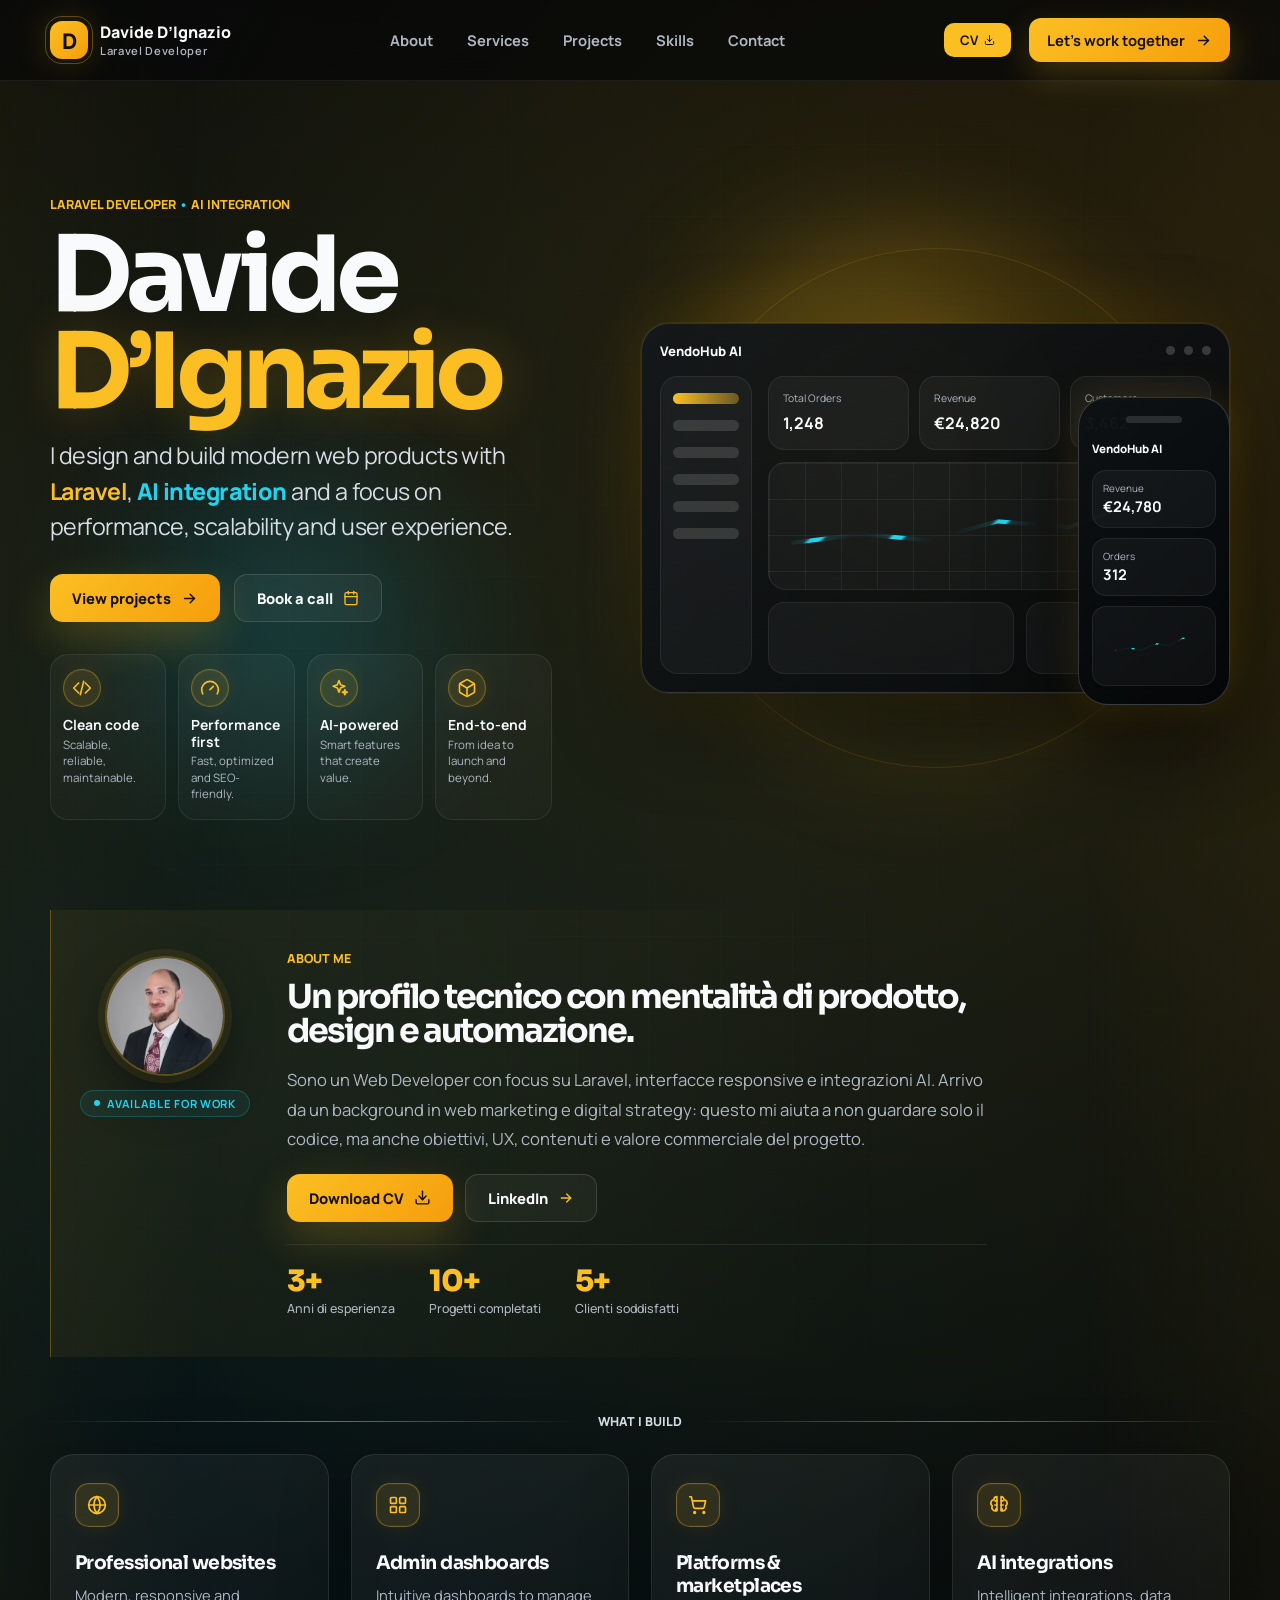
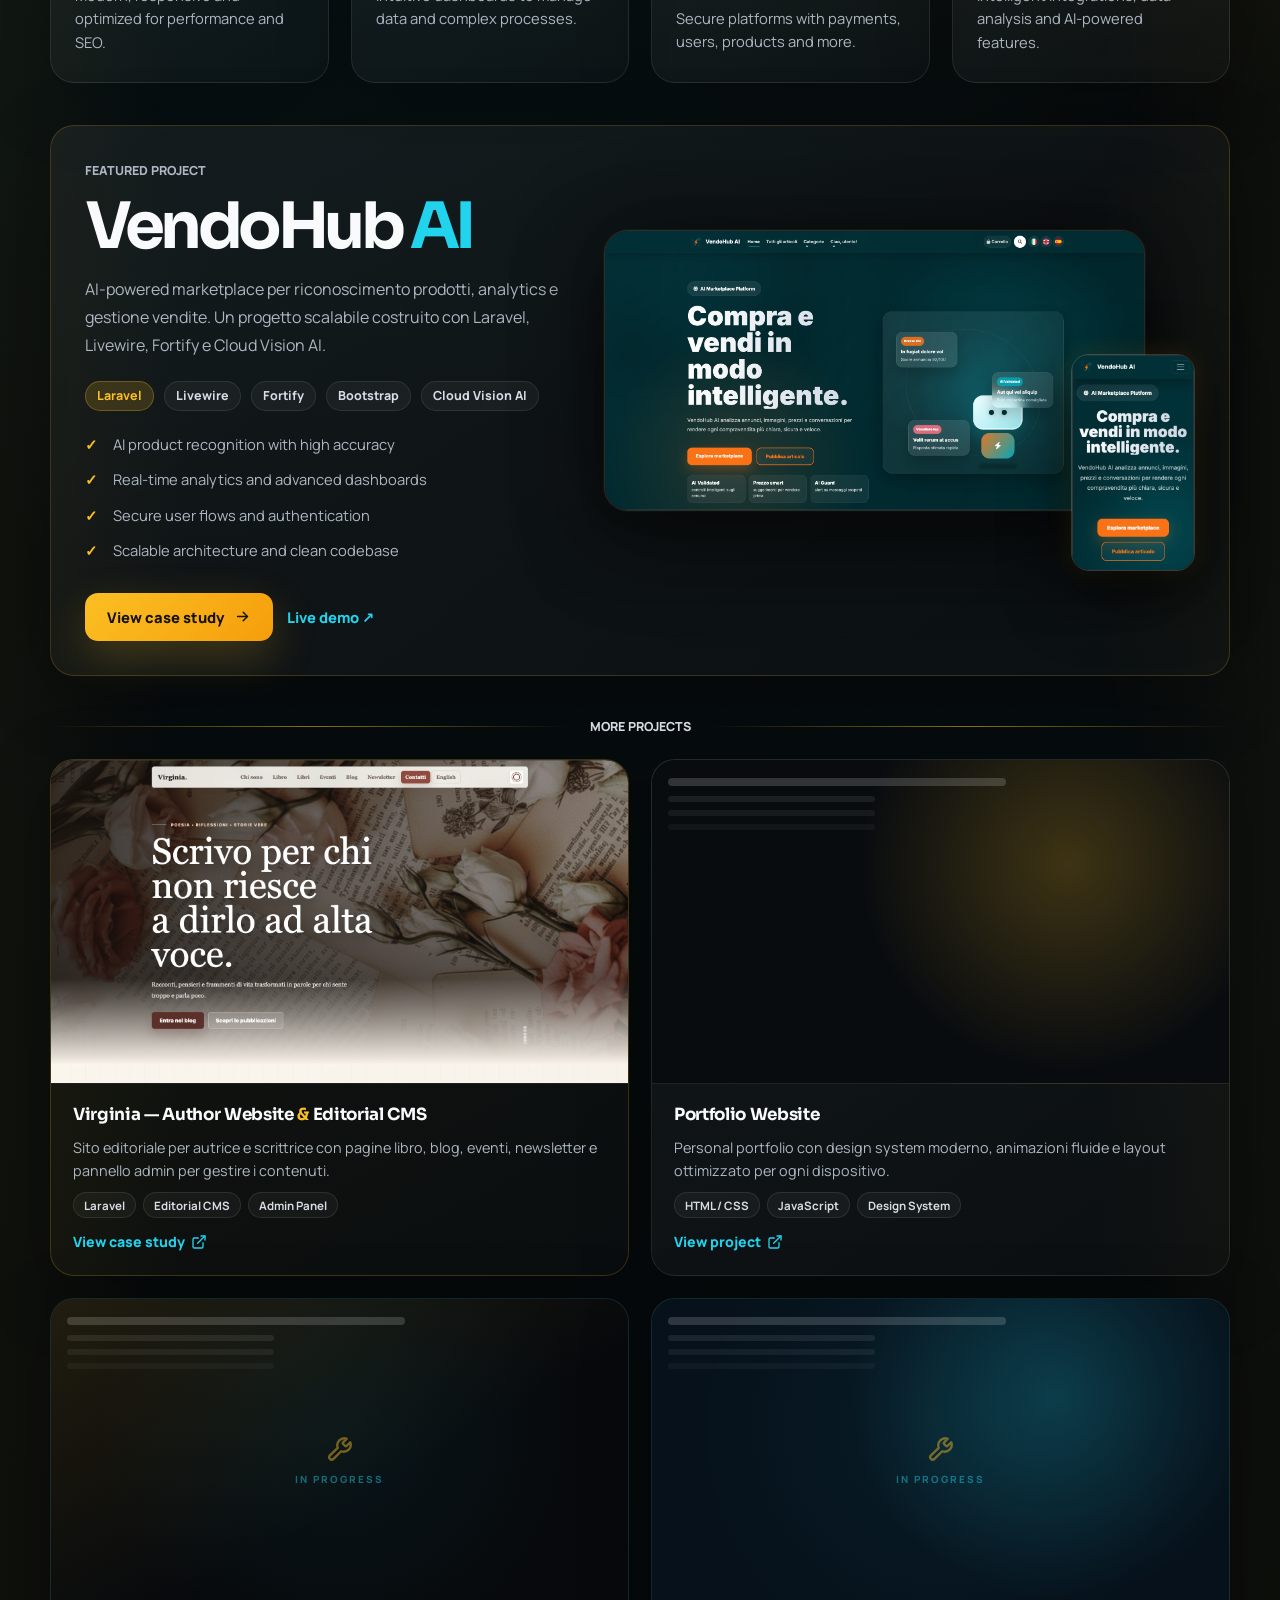
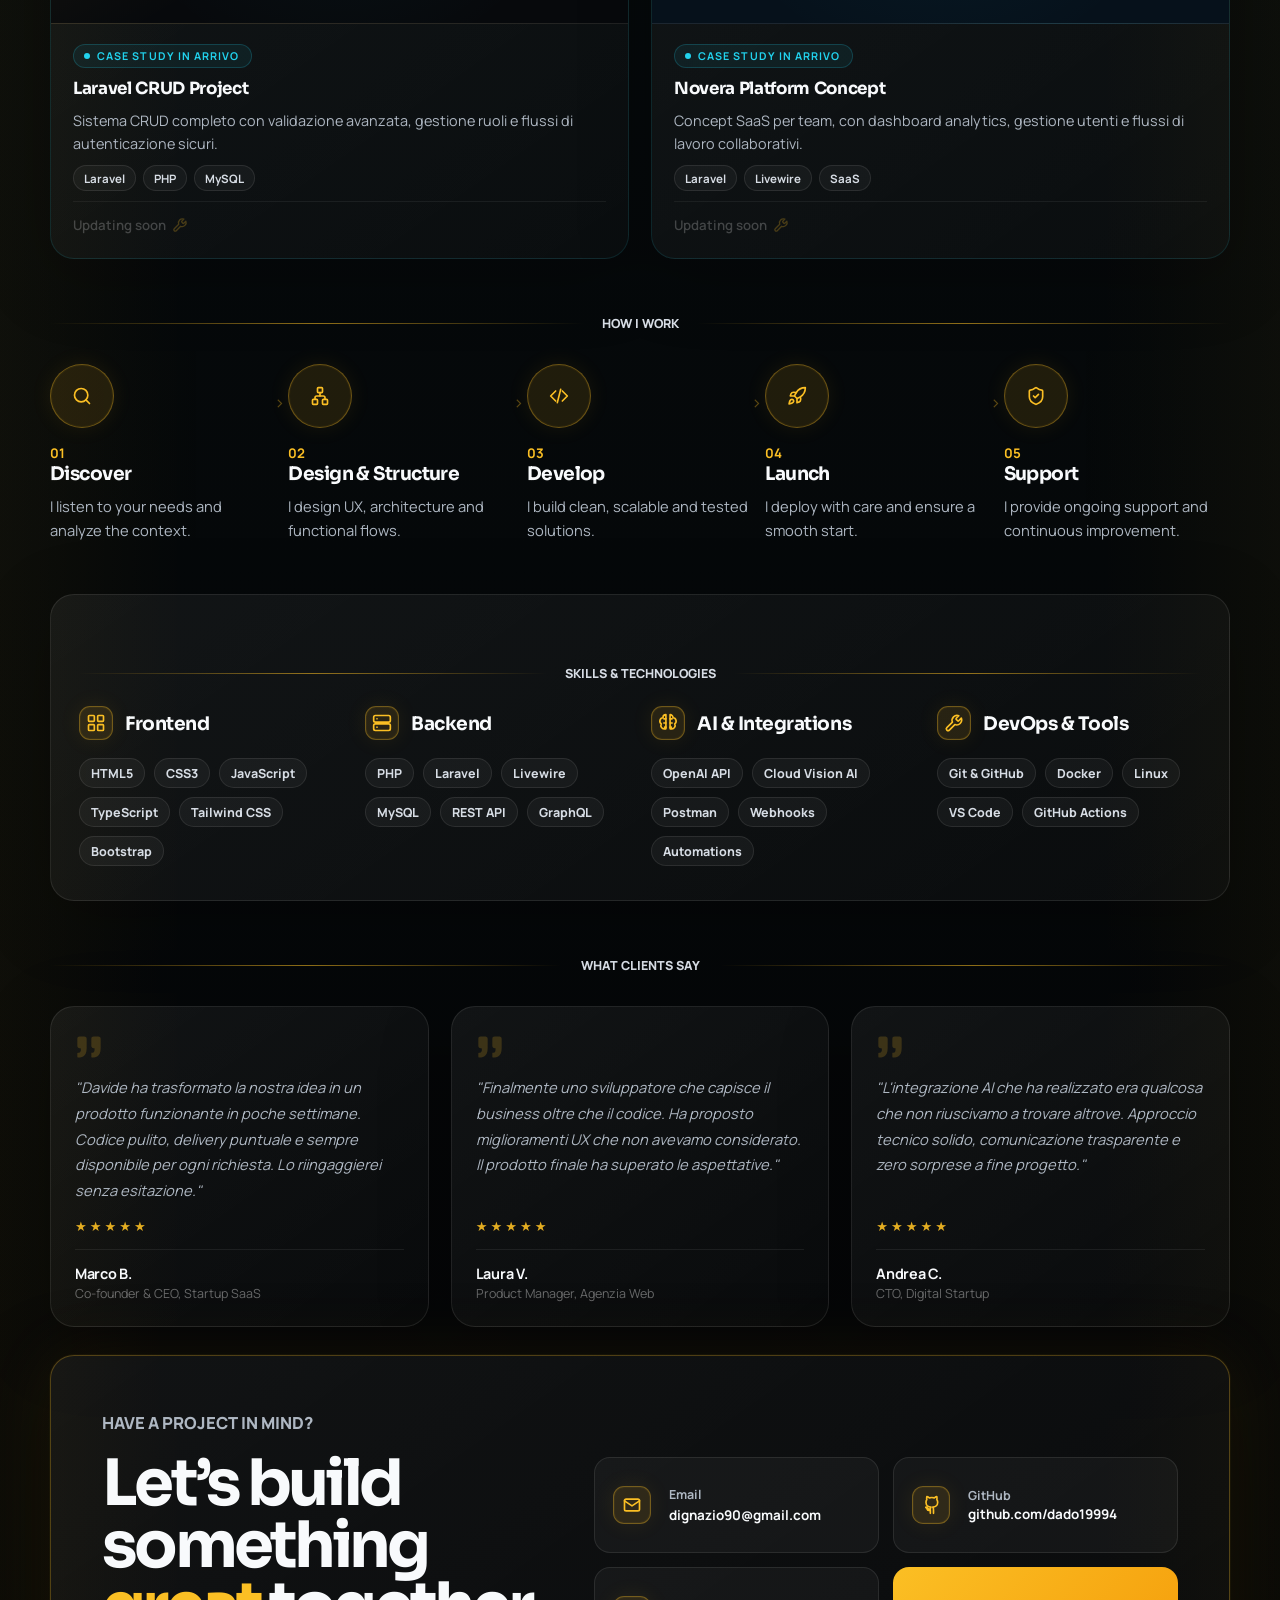
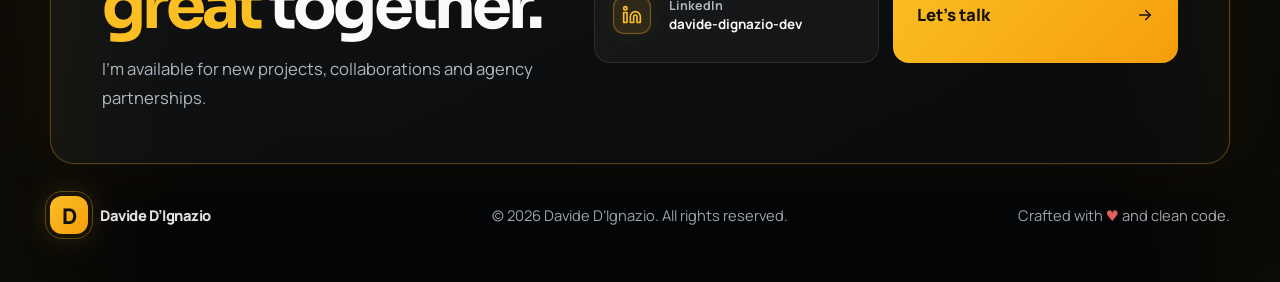
==== commit 7ddf7011: "fix" ====
--- a/index.html
+++ b/index.html
@@ -5,6 +5,21 @@
     <meta name="viewport" content="width=device-width, initial-scale=1.0" />
     <title>Davide D’Ignazio | Laravel Developer & AI Integration</title>
     <meta name="description" content="Portfolio di Davide D’Ignazio, Laravel Developer specializzato in web products, dashboard, marketplace, AI Integration e UI/UX." />
+    <script type="application/ld+json">
+    {
+        "@context": "https://schema.org",
+        "@type": "Person",
+        "name": "Davide D’Ignazio",
+        "jobTitle": "Laravel Developer",
+        "url": "https://davide-dignazio.dev/",
+        "email": "dignazio90@gmail.com",
+        "sameAs": [
+            "https://github.com/dado19994",
+            "https://www.linkedin.com/in/davide-dignazio-dev/"
+        ],
+        "knowsAbout": ["Laravel", "PHP", "JavaScript", "Livewire", "AI Integration", "Web Development", "MySQL"]
+    }
+    </script>
     <!-- Open Graph / Social sharing — aggiorna l’URL con il tuo dominio reale -->
     <meta property="og:type"        content="website" />
     <meta property="og:url"         content="https://davide-dignazio.dev/" />
@@ -40,6 +55,9 @@
             <a href="#contact">Contact</a>
         </div>
 
+        <a href="./assets/cv.pdf" class="nav-cv" download target="_blank" rel="noopener">
+            CV <img class="icon icon-sm" src="./assets/icons/download-dark.svg" alt="" aria-hidden="true">
+        </a>
         <a href="#contact" class="nav-cta">Let’s work together <img class="icon icon-sm" src="./assets/icons/arrow-right-dark.svg" alt="" aria-hidden="true"></a>
     </nav>
 
@@ -121,13 +139,54 @@
         </section>
 
         <section id="about" class="intro-strip section-shell reveal-up">
-            <p class="section-eyebrow">About me</p>
-            <h2>Un profilo tecnico con mentalità di prodotto, design e automazione.</h2>
-            <p>
-                Sono un Web Developer con focus su Laravel, interfacce responsive e integrazioni AI.
-                Arrivo da un background in web marketing e digital strategy: questo mi aiuta a non guardare
-                solo il codice, ma anche obiettivi, UX, contenuti e valore commerciale del progetto.
-            </p>
+            <div class="about-grid">
+                <div class="about-avatar-col">
+                    <div class="about-avatar-wrap">
+                        <img src="./assets/avatar.png"
+                             alt="Davide D'Ignazio"
+                             class="about-avatar-img"
+                             width="120" height="120"
+                             loading="lazy">
+                        <span class="availability-badge">
+                            <span class="avail-dot"></span>
+                            Available for work
+                        </span>
+                    </div>
+                </div>
+                <div class="about-content-col">
+                    <p class="section-eyebrow">About me</p>
+                    <h2>Un profilo tecnico con mentalità di prodotto, design e automazione.</h2>
+                    <p>
+                        Sono un Web Developer con focus su Laravel, interfacce responsive e integrazioni AI.
+                        Arrivo da un background in web marketing e digital strategy: questo mi aiuta a non guardare
+                        solo il codice, ma anche obiettivi, UX, contenuti e valore commerciale del progetto.
+                    </p>
+                    <div class="about-actions">
+                        <a href="./assets/cv.pdf" class="btn-primary-custom" download target="_blank" rel="noopener">
+                            Download CV
+                            <img class="icon icon-sm" src="./assets/icons/download-dark.svg" alt="" aria-hidden="true">
+                        </a>
+                        <a href="https://www.linkedin.com/in/davide-dignazio-dev/" target="_blank" rel="noopener" class="btn-secondary-custom">
+                            LinkedIn
+                            <img class="icon icon-sm" src="./assets/icons/arrow-right.svg" alt="" aria-hidden="true">
+                        </a>
+                    </div>
+                    <div class="about-stats">
+                        <div class="about-stat">
+                            <strong>3+</strong>
+                            <span>Anni di esperienza</span>
+                        </div>
+                        <div class="about-stat">
+                            <strong>10+</strong>
+                            <span>Progetti completati</span>
+                        </div>
+                        <div class="about-stat">
+                            <strong>5+</strong>
+                            <span>Clienti soddisfatti</span>
+                        </div>
+                    </div>
+                </div>
+            </div>
         </section>
 
         <section id="services" class="section-shell reveal-up">
@@ -198,12 +257,14 @@
                             src="./assets/projects/vendohub/vendohub-home-desktop-png.png"
                             alt="VendoHub AI — Homepage desktop"
                             class="featured-preview-desktop"
+                            width="1855" height="963"
                             loading="eager"
                         >
                         <img
                             src="./assets/projects/vendohub/vendohub-home-mobile.png"
                             alt="VendoHub AI — Vista mobile"
                             class="featured-preview-phone"
+                            width="380" height="670"
                             loading="lazy"
                         >
                     </div>
@@ -222,6 +283,7 @@
                     <div class="project-card-thumb">
                         <img src="./assets/projects/virginia/virginia-home.png"
                              alt="Virginia — Author Website & Editorial CMS"
+                             width="1866" height="964"
                              loading="lazy">
                     </div>
                     <div class="project-card-body">
@@ -348,6 +410,47 @@
                 <article>
                     <div class="skill-heading"><span><img class="icon" src="./assets/icons/wrench.svg" alt="" aria-hidden="true"></span><h3>DevOps & Tools</h3></div>
                     <div class="skill-tags"><span>Git & GitHub</span><span>Docker</span><span>Linux</span><span>VS Code</span><span>GitHub Actions</span></div>
+                </article>
+            </div>
+        </section>
+
+        <!-- TESTIMONIALS — Sostituire con testimonianze reali prima del deploy -->
+        <section class="section-shell testimonials-section reveal-up">
+            <div class="section-heading centered">
+                <span></span>
+                <p class="section-eyebrow">What clients say</p>
+                <span></span>
+            </div>
+
+            <div class="testimonials-grid">
+                <article class="glass-card testimonial-card">
+                    <img class="testimonial-quote-icon" src="./assets/icons/quote.svg" alt="" aria-hidden="true" width="28" height="28">
+                    <p class="testimonial-text">"Davide ha trasformato la nostra idea in un prodotto funzionante in poche settimane. Codice pulito, delivery puntuale e sempre disponibile per ogni richiesta. Lo riingaggierei senza esitazione."</p>
+                    <div class="testimonial-stars" aria-label="5 stelle">★★★★★</div>
+                    <footer class="testimonial-author">
+                        <strong>Marco B.</strong>
+                        <span>Co-founder & CEO, Startup SaaS</span>
+                    </footer>
+                </article>
+
+                <article class="glass-card testimonial-card">
+                    <img class="testimonial-quote-icon" src="./assets/icons/quote.svg" alt="" aria-hidden="true" width="28" height="28">
+                    <p class="testimonial-text">"Finalmente uno sviluppatore che capisce il business oltre che il codice. Ha proposto miglioramenti UX che non avevamo considerato. Il prodotto finale ha superato le aspettative."</p>
+                    <div class="testimonial-stars" aria-label="5 stelle">★★★★★</div>
+                    <footer class="testimonial-author">
+                        <strong>Laura V.</strong>
+                        <span>Product Manager, Agenzia Web</span>
+                    </footer>
+                </article>
+
+                <article class="glass-card testimonial-card">
+                    <img class="testimonial-quote-icon" src="./assets/icons/quote.svg" alt="" aria-hidden="true" width="28" height="28">
+                    <p class="testimonial-text">"L'integrazione AI che ha realizzato era qualcosa che non riuscivamo a trovare altrove. Approccio tecnico solido, comunicazione trasparente e zero sorprese a fine progetto."</p>
+                    <div class="testimonial-stars" aria-label="5 stelle">★★★★★</div>
+                    <footer class="testimonial-author">
+                        <strong>Andrea C.</strong>
+                        <span>CTO, Digital Startup</span>
+                    </footer>
                 </article>
             </div>
         </section>
--- a/style.css
+++ b/style.css
@@ -717,9 +717,8 @@
     display: grid;
     grid-template-columns: 0.9fr 1.1fr;
     gap: 42px;
-    align-items: center;
-    min-height: 76vh;
-    padding: 70px 0 40px;
+    align-items: start;
+    padding: 32px 0 60px;
 }
 .back-link { display: inline-flex; margin-bottom: 28px; color: var(--muted); text-decoration: none; font-weight: 850; }
 .back-link:hover { color: var(--gold); }
@@ -1663,10 +1662,14 @@
 /* 4. Case study real screenshot */
 .case-hero-screenshot {
     width: 100%;
+    display: block;
     border-radius: var(--radius-lg);
     border: 1px solid rgba(255,255,255,0.1);
     box-shadow: var(--shadow), 0 0 60px rgba(0,0,0,0.4);
-    display: block;
+    max-height: clamp(260px, 45vw, 580px);
+    object-fit: cover;
+    object-position: top center;
+    transition: transform .38s ease;
 }
 
 /* 5. Virginia: features grid (4 cols / 8 items) */
@@ -2131,28 +2134,32 @@
 .featured-preview-wrap {
     position: relative;
     width: 100%;
-    padding-bottom: 46px;
-    padding-right: 46px;
+    padding-bottom: 60px;
+    padding-right: 50px;
 }
 .featured-preview-desktop {
     width: 100%;
+    display: block;
     border-radius: var(--radius-lg);
     border: 1px solid rgba(255,255,255,.1);
     box-shadow: var(--shadow), 0 0 80px rgba(0,0,0,.5), 0 0 0 1px rgba(251,191,36,.07);
-    display: block;
     transition: transform .38s ease;
+    max-height: 480px;
+    object-fit: cover;
+    object-position: top center;
 }
 .featured-project:hover .featured-preview-desktop { transform: scale(1.012); }
 .featured-preview-phone {
+    display: block;
     position: absolute;
-    bottom: 0; right: 0;
-    width: 27%;
-    border-radius: 22px;
+    bottom: 0;
+    right: 0;
+    width: clamp(90px, 24%, 124px);
+    border-radius: 18px;
     border: 1px solid rgba(255,255,255,.18);
-    box-shadow: 0 24px 70px rgba(0,0,0,.62), 0 0 32px rgba(251,191,36,.15);
-    display: block;
+    box-shadow: 0 22px 64px rgba(0,0,0,.7), 0 0 26px rgba(251,191,36,.14);
     animation: floatCard 6s ease-in-out infinite;
-    animation-delay: -2.5s;
+    animation-delay: -2.4s;
 }
 
 /* 13 ── Shimmer sweep on Virginia featured card */
@@ -2250,14 +2257,11 @@
     .scroll-top-btn { bottom: 18px; right: 14px; }
     .toast { right: 14px; bottom: 74px; }
     .vendohub-gallery-3 { grid-template-columns: 1fr 1fr; gap: 10px; }
-    .featured-preview-wrap { padding-bottom: 38px; padding-right: 32px; }
-    .featured-preview-phone { width: 30%; border-radius: 18px; }
 }
 
 @media (max-width: 520px) {
     .lightbox-inner { max-width: calc(100vw - 18px); }
     .vendohub-gallery-3 { grid-template-columns: 1fr; }
-    .featured-preview-phone { width: 34%; border-radius: 15px; }
     .scroll-top-btn { width: 42px; height: 42px; border-radius: 12px; }
 }
 
@@ -2406,15 +2410,8 @@
     }
 }
 
-/* 29 ── Responsive: featured project su tablet evita immagine troppo piccola */
+/* 29 ── Responsive: featured project su tablet */
 @media (max-width: 1080px) {
-    .featured-preview-wrap {
-        padding-bottom: 30px;
-        padding-right: 28px;
-    }
-    .featured-preview-phone {
-        width: 28%;
-    }
     .project-content h2,
     .case-copy h1 {
         font-size: clamp(2.4rem, 5vw, 4rem);
@@ -2465,14 +2462,6 @@
     }
     .soon-chip .soon-dot {
         display: none;
-    }
-    /* Featured project: senza phone overlay mobile (troppo piccolo) */
-    .featured-preview-phone {
-        display: none;
-    }
-    .featured-preview-wrap {
-        padding-bottom: 0 !important;
-        padding-right: 0 !important;
     }
     /* Process section: articoli più compatti */
     .process-icon {
@@ -2518,3 +2507,513 @@
     .process-row p { grid-column: 2; }
     .process-row h3 { margin-bottom: 4px; }
 }
+
+/* ══════════════════════════════════════════════════════════════
+   Update 08 Jun 2026 B — Hero screenshot, About, Testimonials,
+   404, Nav CV, Page transitions
+   ══════════════════════════════════════════════════════════════ */
+
+/* ── Nav: CV button ─────────────────────────────────────────── */
+.nav-cv {
+    display: inline-flex;
+    align-items: center;
+    gap: 6px;
+    padding: 8px 16px;
+    border-radius: 10px;
+    background: var(--gold);
+    color: #15110a;
+    font-weight: 700;
+    font-size: 0.82rem;
+    letter-spacing: 0.01em;
+    text-decoration: none;
+    border: none;
+    transition: background .2s ease, transform .18s ease, box-shadow .2s ease;
+    white-space: nowrap;
+}
+.nav-cv:hover {
+    background: #fcd34d;
+    transform: translateY(-1px);
+    box-shadow: 0 6px 22px rgba(251,191,36,.35);
+}
+.nav-cv .icon-sm { width: 0.85em; height: 0.85em; }
+@media (max-width: 820px) {
+    .nav-cv { display: none; }
+    .portfolio-navbar.menu-open .nav-cv {
+        display: inline-flex;
+        width: fit-content;
+    }
+}
+
+/* ── Hero: real screenshot composition ──────────────────────── */
+.hero-screenshot-wrap {
+    position: relative;
+    width: 100%;
+    padding-bottom: 58px;
+    padding-right: 46px;
+}
+.hero-screenshot-desktop {
+    width: 100%;
+    display: block;
+    border-radius: var(--radius-lg);
+    border: 1px solid rgba(255,255,255,.09);
+    box-shadow:
+        0 40px 120px rgba(0,0,0,.65),
+        0 0 0 1px rgba(251,191,36,.05),
+        0 0 80px rgba(251,191,36,.04);
+    transition: transform .4s ease;
+}
+.hero-grid:hover .hero-screenshot-desktop { transform: scale(1.012); }
+.hero-screenshot-phone {
+    position: absolute;
+    bottom: 0; right: 0;
+    width: 24%;
+    display: block;
+    border-radius: 20px;
+    border: 1px solid rgba(255,255,255,.16);
+    box-shadow: 0 24px 70px rgba(0,0,0,.7), 0 0 30px rgba(251,191,36,.12);
+    animation: floatCard 6s ease-in-out infinite;
+    animation-delay: -2.2s;
+}
+@media (max-width: 1080px) {
+    .hero-screenshot-wrap { padding-bottom: 42px; padding-right: 32px; }
+    .hero-screenshot-phone { width: 26%; border-radius: 16px; }
+}
+@media (max-width: 520px) {
+    .hero-screenshot-phone { display: none; }
+    .hero-screenshot-wrap { padding-bottom: 0; padding-right: 0; }
+}
+
+/* ── About: avatar + grid layout ────────────────────────────── */
+.about-grid {
+    display: grid;
+    grid-template-columns: auto 1fr;
+    gap: 40px 52px;
+    align-items: start;
+}
+.about-avatar-col { padding-top: 6px; }
+.about-avatar-wrap {
+    display: flex;
+    flex-direction: column;
+    align-items: center;
+    gap: 14px;
+    width: 140px;
+}
+.about-avatar-img {
+    width: 120px;
+    height: 120px;
+    border-radius: 50%;
+    border: 2px solid rgba(251,191,36,.35);
+    box-shadow: 0 0 0 7px rgba(251,191,36,.07), 0 18px 50px rgba(0,0,0,.45);
+    display: block;
+    background: #0d1117;
+    transition: transform .4s ease, box-shadow .4s ease;
+}
+.about-avatar-img:hover {
+    transform: scale(1.04);
+    box-shadow: 0 0 0 10px rgba(251,191,36,.1), 0 22px 60px rgba(0,0,0,.5);
+}
+.availability-badge {
+    display: inline-flex;
+    align-items: center;
+    gap: 7px;
+    padding: 5px 13px;
+    border-radius: 999px;
+    background: rgba(34,211,238,.07);
+    border: 1px solid rgba(34,211,238,.22);
+    color: var(--blue);
+    font-size: 0.7rem;
+    font-weight: 700;
+    letter-spacing: 0.06em;
+    text-transform: uppercase;
+    white-space: nowrap;
+}
+.avail-dot {
+    width: 6px; height: 6px;
+    border-radius: 50%;
+    background: var(--blue);
+    animation: soonPulse 2s ease-in-out infinite;
+    flex-shrink: 0;
+}
+.about-content-col { max-width: 700px; }
+.about-content-col h2 {
+    margin: 10px 0 16px;
+    font-size: clamp(1.7rem, 2.6vw, 2.6rem);
+}
+.about-actions {
+    display: flex;
+    gap: 12px;
+    flex-wrap: wrap;
+    margin: 20px 0 22px;
+}
+.about-stats {
+    display: flex;
+    gap: 34px;
+    flex-wrap: wrap;
+    padding-top: 20px;
+    border-top: 1px solid rgba(255,255,255,.08);
+}
+.about-stat strong {
+    display: block;
+    font-size: 1.85rem;
+    font-weight: 800;
+    color: var(--gold);
+    font-family: "Sora", system-ui, sans-serif;
+    letter-spacing: -0.04em;
+    line-height: 1.1;
+}
+.about-stat span {
+    font-size: 0.78rem;
+    color: var(--muted);
+    font-weight: 500;
+    display: block;
+    margin-top: 2px;
+}
+@media (max-width: 820px) {
+    .about-grid { grid-template-columns: 1fr; gap: 24px; }
+    .about-avatar-wrap { flex-direction: row; width: auto; align-items: center; }
+    .about-avatar-img { width: 80px; height: 80px; }
+    .availability-badge { font-size: 0.65rem; }
+    .about-stats { gap: 22px; }
+    .about-stat strong { font-size: 1.5rem; }
+}
+@media (max-width: 520px) {
+    .about-stats { gap: 16px; }
+    .about-stat strong { font-size: 1.3rem; }
+    .about-actions { flex-direction: column; }
+    .about-actions a { width: 100%; justify-content: center; }
+}
+
+/* ── Testimonials ────────────────────────────────────────────── */
+.testimonials-section { margin-top: 14px; }
+.testimonials-grid {
+    display: grid;
+    grid-template-columns: repeat(3, 1fr);
+    gap: 22px;
+    margin-top: 32px;
+}
+.testimonial-card {
+    padding: 26px 24px 24px;
+    display: flex;
+    flex-direction: column;
+    gap: 14px;
+    position: relative;
+    border-color: rgba(255,255,255,.09);
+    transition: border-color .26s ease, box-shadow .26s ease, transform .26s ease;
+}
+.testimonial-card:hover {
+    transform: translateY(-4px);
+    border-color: rgba(251,191,36,.18);
+    box-shadow: 0 24px 70px rgba(0,0,0,.36), 0 0 0 1px rgba(251,191,36,.1);
+}
+.testimonial-quote-icon {
+    opacity: 0.85;
+    display: block;
+    flex-shrink: 0;
+}
+.testimonial-text {
+    color: var(--muted);
+    line-height: 1.74;
+    font-size: 0.92rem;
+    flex: 1;
+    margin: 0;
+    font-style: italic;
+}
+.testimonial-stars {
+    color: var(--gold);
+    font-size: 0.82rem;
+    letter-spacing: 3px;
+    opacity: 0.9;
+}
+.testimonial-author {
+    border-top: 1px solid rgba(255,255,255,.07);
+    padding-top: 14px;
+    margin-top: auto;
+}
+.testimonial-author strong {
+    display: block;
+    font-weight: 700;
+    font-size: 0.9rem;
+    color: var(--text);
+    letter-spacing: -0.02em;
+}
+.testimonial-author span {
+    font-size: 0.78rem;
+    color: rgba(255,255,255,.38);
+    display: block;
+    margin-top: 2px;
+}
+@media (max-width: 900px) {
+    .testimonials-grid { grid-template-columns: 1fr 1fr; }
+}
+@media (max-width: 600px) {
+    .testimonials-grid { grid-template-columns: 1fr; }
+}
+
+/* ── 404 page ────────────────────────────────────────────────── */
+.not-found-section {
+    min-height: calc(100vh - 80px);
+    display: flex;
+    align-items: center;
+    justify-content: center;
+    text-align: center;
+    position: relative;
+    overflow: hidden;
+}
+.not-found-content {
+    position: relative;
+    z-index: 1;
+    max-width: 520px;
+}
+.not-found-code {
+    font-size: clamp(6rem, 18vw, 10rem);
+    font-weight: 800;
+    font-family: "Sora", system-ui, sans-serif;
+    letter-spacing: -0.08em;
+    line-height: 1;
+    background: linear-gradient(135deg, #fbbf24 30%, rgba(251,191,36,.35));
+    -webkit-background-clip: text;
+    -webkit-text-fill-color: transparent;
+    background-clip: text;
+    margin: 0 0 16px;
+}
+.not-found-content h1 {
+    font-size: clamp(1.8rem, 4vw, 2.8rem);
+    letter-spacing: -0.05em;
+    margin: 0 0 12px;
+}
+.not-found-content > p {
+    color: var(--muted);
+    margin: 0 0 32px;
+    font-size: 1rem;
+}
+
+/* ── Page fade transitions ───────────────────────────────────── */
+body {
+    animation: pageFadeIn 380ms ease-out both;
+}
+@keyframes pageFadeIn {
+    from { opacity: 0; transform: translateY(8px); }
+    to   { opacity: 1; transform: translateY(0); }
+}
+body.is-leaving {
+    animation: pageFadeOut 240ms ease-in forwards !important;
+    pointer-events: none;
+}
+@keyframes pageFadeOut {
+    to { opacity: 0; transform: translateY(-5px); }
+}
+
+/* ── Navbar: 4-column desktop layout (CV + CTA) ── */
+@media (min-width: 821px) {
+    .portfolio-navbar {
+        grid-template-columns: auto 1fr auto auto !important;
+        column-gap: 18px !important;
+    }
+}
+
+/* ══════════════════════════════════════════════════════════════
+   Fix responsive images — featured preview + case hero screenshot
+   ══════════════════════════════════════════════════════════════ */
+
+/* case-visual: rimuovi min-height quando il layout è a 1 colonna */
+@media (max-width: 1080px) {
+    .case-visual {
+        min-height: 0;
+        padding-bottom: 0;
+    }
+
+    .case-hero-screenshot {
+        max-height: clamp(220px, 48vw, 440px);
+    }
+
+    .featured-preview-wrap {
+        padding-bottom: 46px;
+        padding-right: 38px;
+    }
+
+    .featured-preview-desktop {
+        max-height: 380px;
+    }
+}
+
+@media (max-width: 820px) {
+    .case-visual {
+        min-height: 0;
+    }
+
+    .case-hero-screenshot {
+        max-height: clamp(180px, 56vw, 340px);
+        border-radius: var(--radius-md);
+    }
+
+    .featured-preview-wrap {
+        padding-bottom: 42px;
+        padding-right: 34px;
+    }
+
+    .featured-preview-phone {
+        width: clamp(76px, 22%, 104px);
+        border-radius: 14px;
+    }
+}
+
+@media (max-width: 520px) {
+    .featured-preview-phone {
+        display: none;
+    }
+
+    .featured-preview-wrap {
+        padding-bottom: 0;
+        padding-right: 0;
+    }
+
+    .case-hero-screenshot {
+        max-height: 240px;
+    }
+}
+
+/* Final responsive media fix: keep real screenshots uncropped */
+.case-hero {
+    grid-template-columns: minmax(0, 0.82fr) minmax(0, 1.18fr);
+    align-items: center;
+}
+
+.case-copy,
+.case-visual,
+.project-preview,
+.featured-preview-wrap {
+    min-width: 0;
+}
+
+.case-copy h1 {
+    font-size: clamp(3.7rem, 6.6vw, 6.7rem);
+    line-height: 0.96;
+    overflow-wrap: normal;
+}
+
+.case-hero-screenshot,
+.featured-preview-desktop {
+    height: auto;
+    max-height: none;
+    object-fit: contain;
+    object-position: center top;
+}
+
+.case-hero-screenshot {
+    aspect-ratio: auto;
+}
+
+.featured-preview-wrap {
+    display: grid;
+    align-items: start;
+}
+
+.featured-preview-phone {
+    height: auto;
+}
+
+@media (max-width: 1180px) {
+    .case-hero {
+        grid-template-columns: 1fr;
+        gap: 34px;
+    }
+
+    .case-copy h1 {
+        font-size: clamp(3.2rem, 9vw, 5.6rem);
+        max-width: 760px;
+    }
+
+    .case-copy p {
+        max-width: 760px;
+    }
+}
+
+@media (max-width: 820px) {
+    .case-hero.section-shell {
+        padding-top: 44px !important;
+    }
+
+    .case-copy h1 {
+        font-size: clamp(2.9rem, 15vw, 4.8rem);
+    }
+
+    .case-visual {
+        justify-content: flex-start;
+    }
+}
+
+@media (max-width: 520px) {
+    .section-shell {
+        width: calc(100vw - 28px) !important;
+        max-width: calc(100vw - 28px) !important;
+    }
+
+    .portfolio-navbar {
+        width: 100vw;
+        max-width: 100vw;
+    }
+
+    .case-hero {
+        display: block;
+    }
+
+    .case-copy,
+    .case-visual,
+    .case-summary,
+    .summary-main,
+    .summary-stat {
+        width: 100%;
+        max-width: 100%;
+        min-width: 0;
+    }
+
+    .case-copy h1 {
+        font-size: clamp(2.5rem, 13.2vw, 3.7rem);
+        max-width: 100%;
+    }
+
+    .case-copy h1 span {
+        display: block;
+    }
+
+    .case-copy p {
+        max-width: 100%;
+        overflow-wrap: break-word;
+    }
+
+    .case-stack {
+        max-width: 100%;
+    }
+
+    .case-copy .hero-actions {
+        flex-direction: column;
+        align-items: stretch;
+    }
+
+    .case-copy .hero-actions a {
+        width: 100%;
+        flex: none;
+        justify-content: center;
+    }
+
+    .case-visual,
+    .featured-preview-wrap {
+        width: 100%;
+        max-width: 100%;
+    }
+
+    .case-hero-screenshot {
+        max-height: none;
+        width: 100%;
+    }
+
+    .case-summary {
+        grid-template-columns: 1fr !important;
+    }
+
+    .summary-main h2 {
+        font-size: clamp(2rem, 10vw, 2.7rem);
+        overflow-wrap: break-word;
+        letter-spacing: -0.04em;
+    }
+}
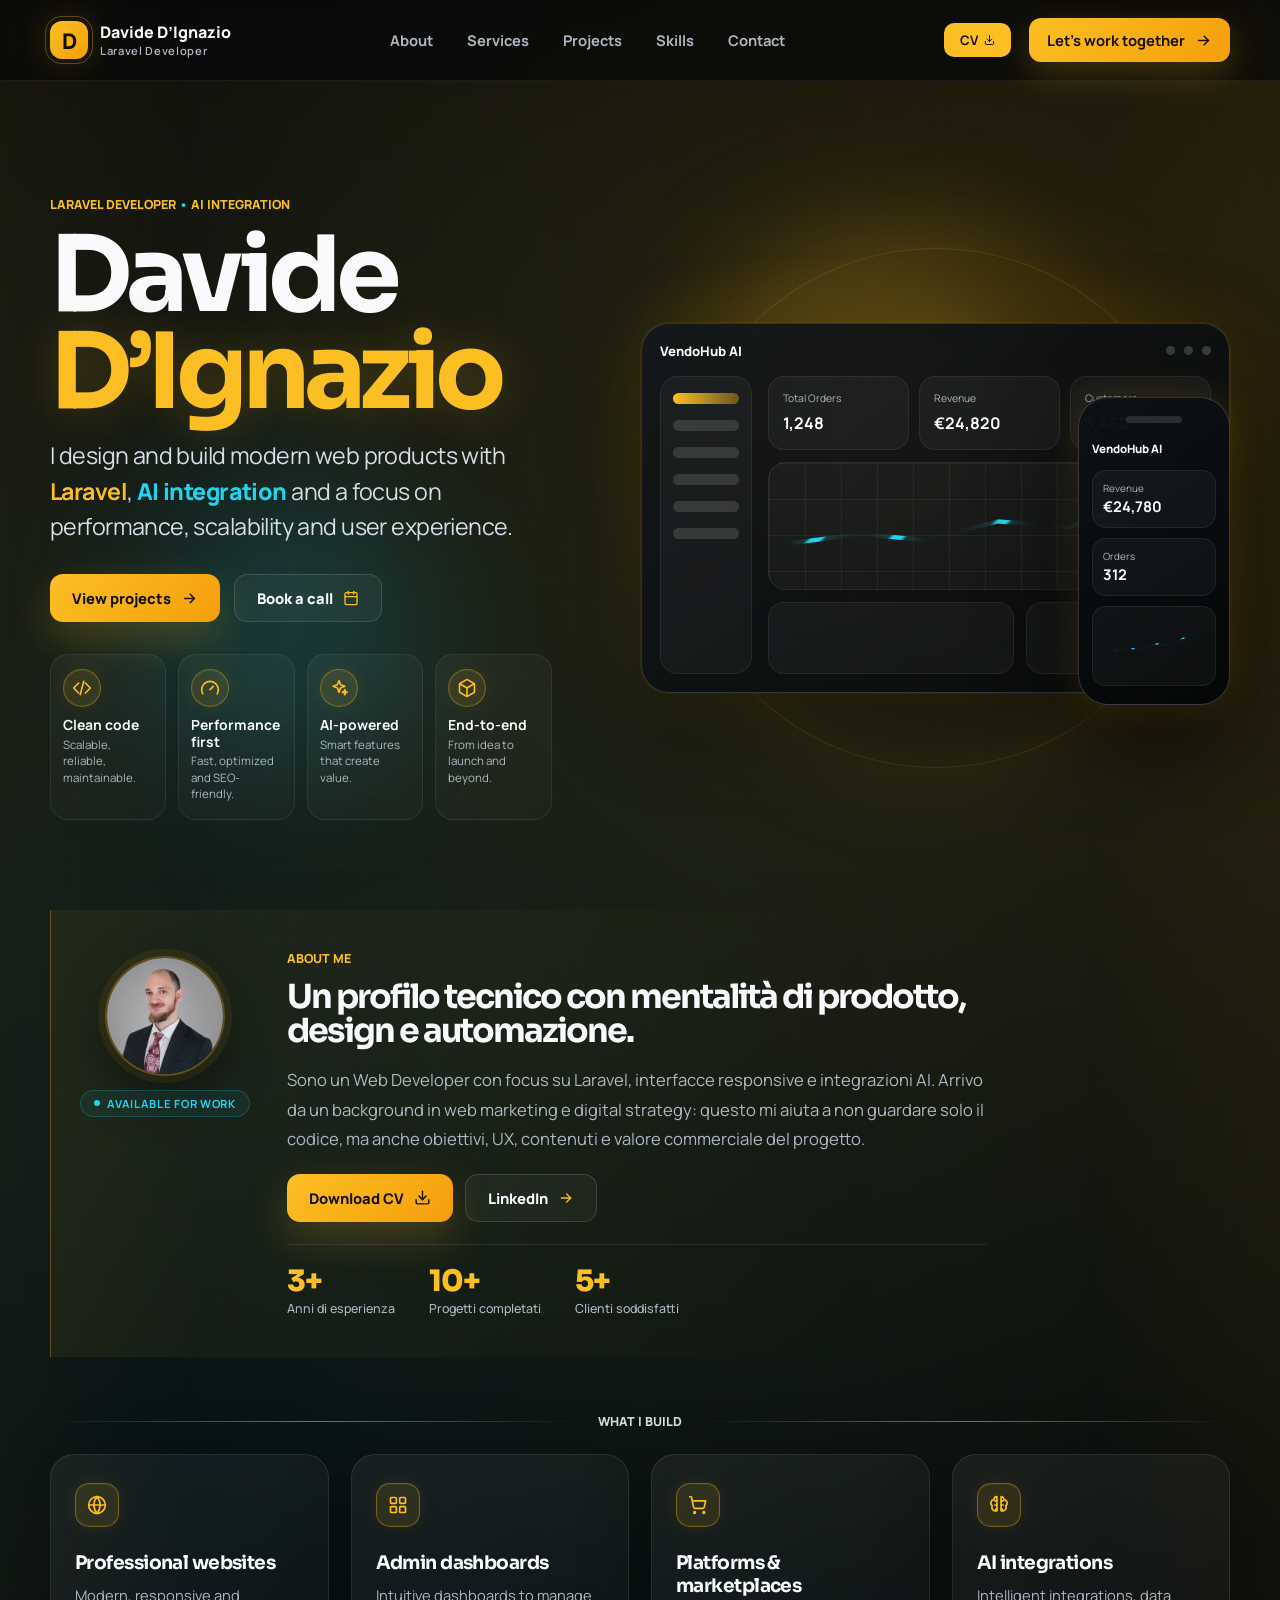
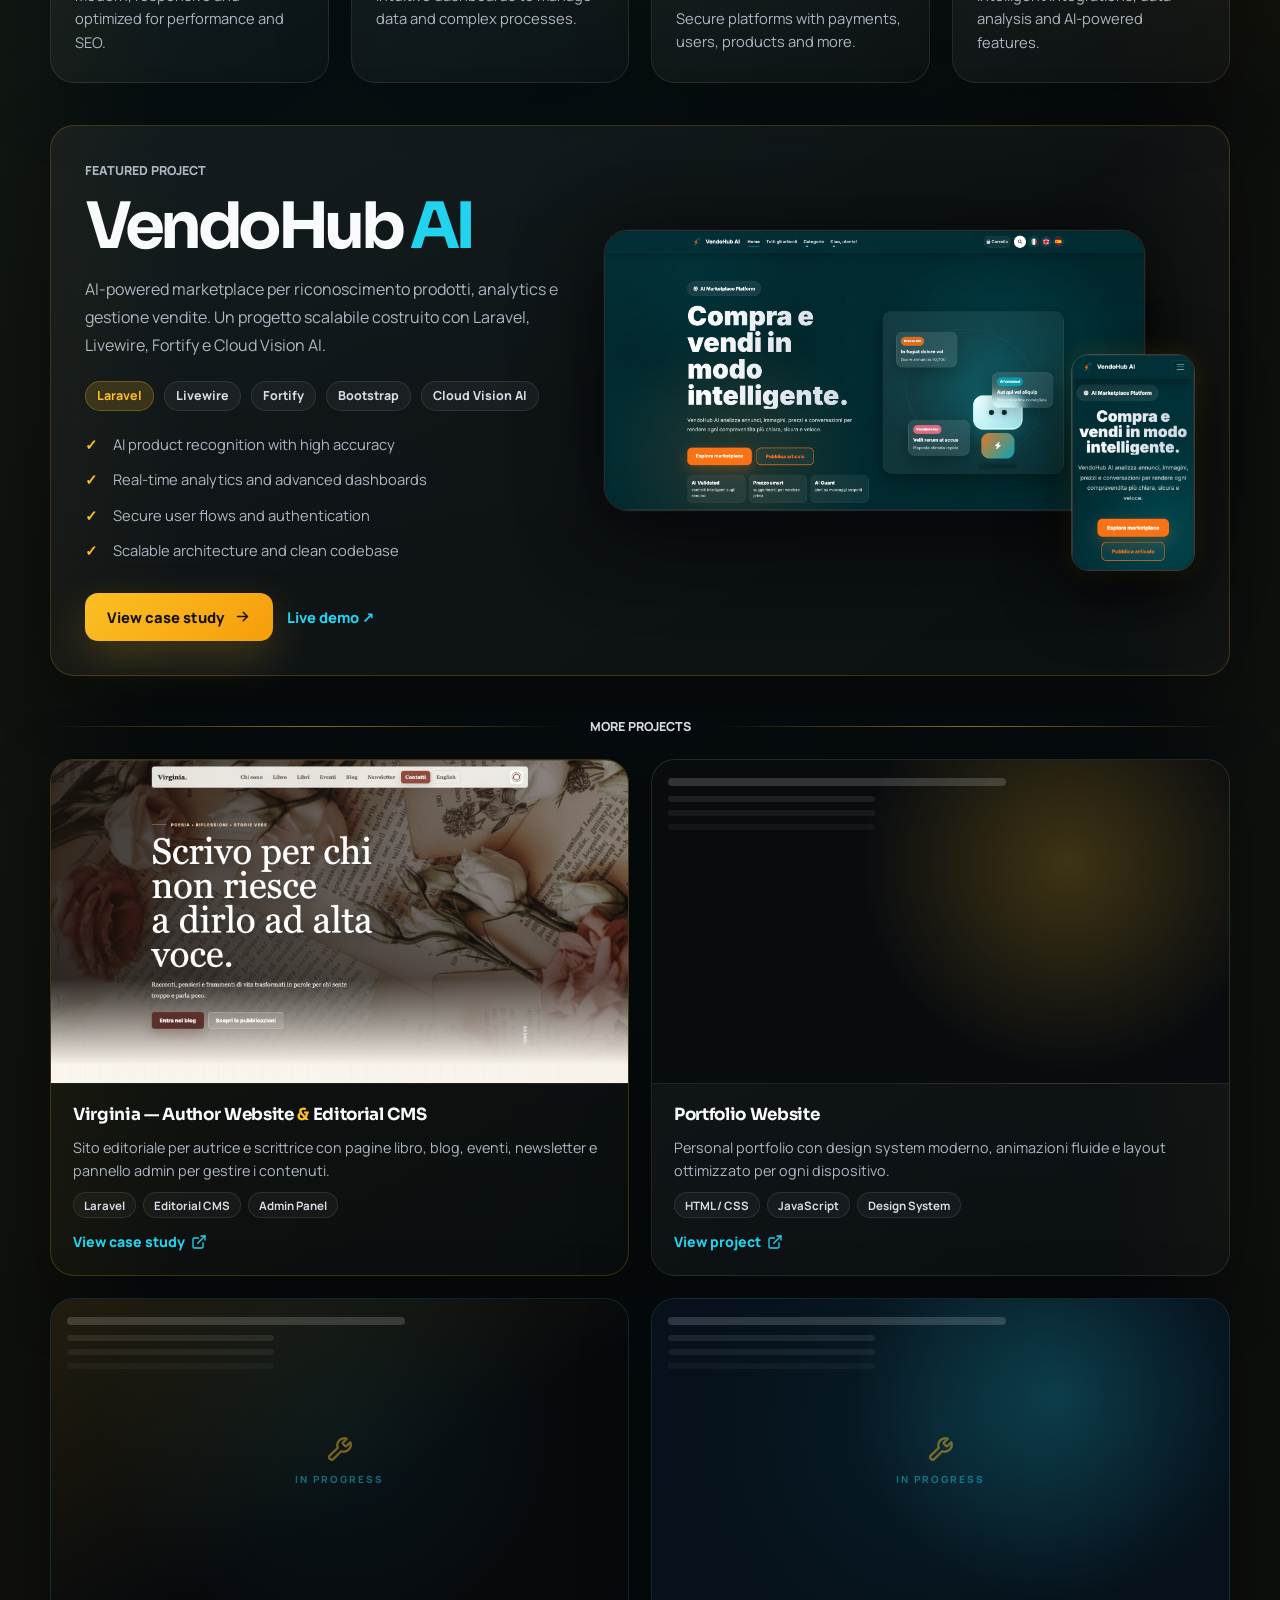
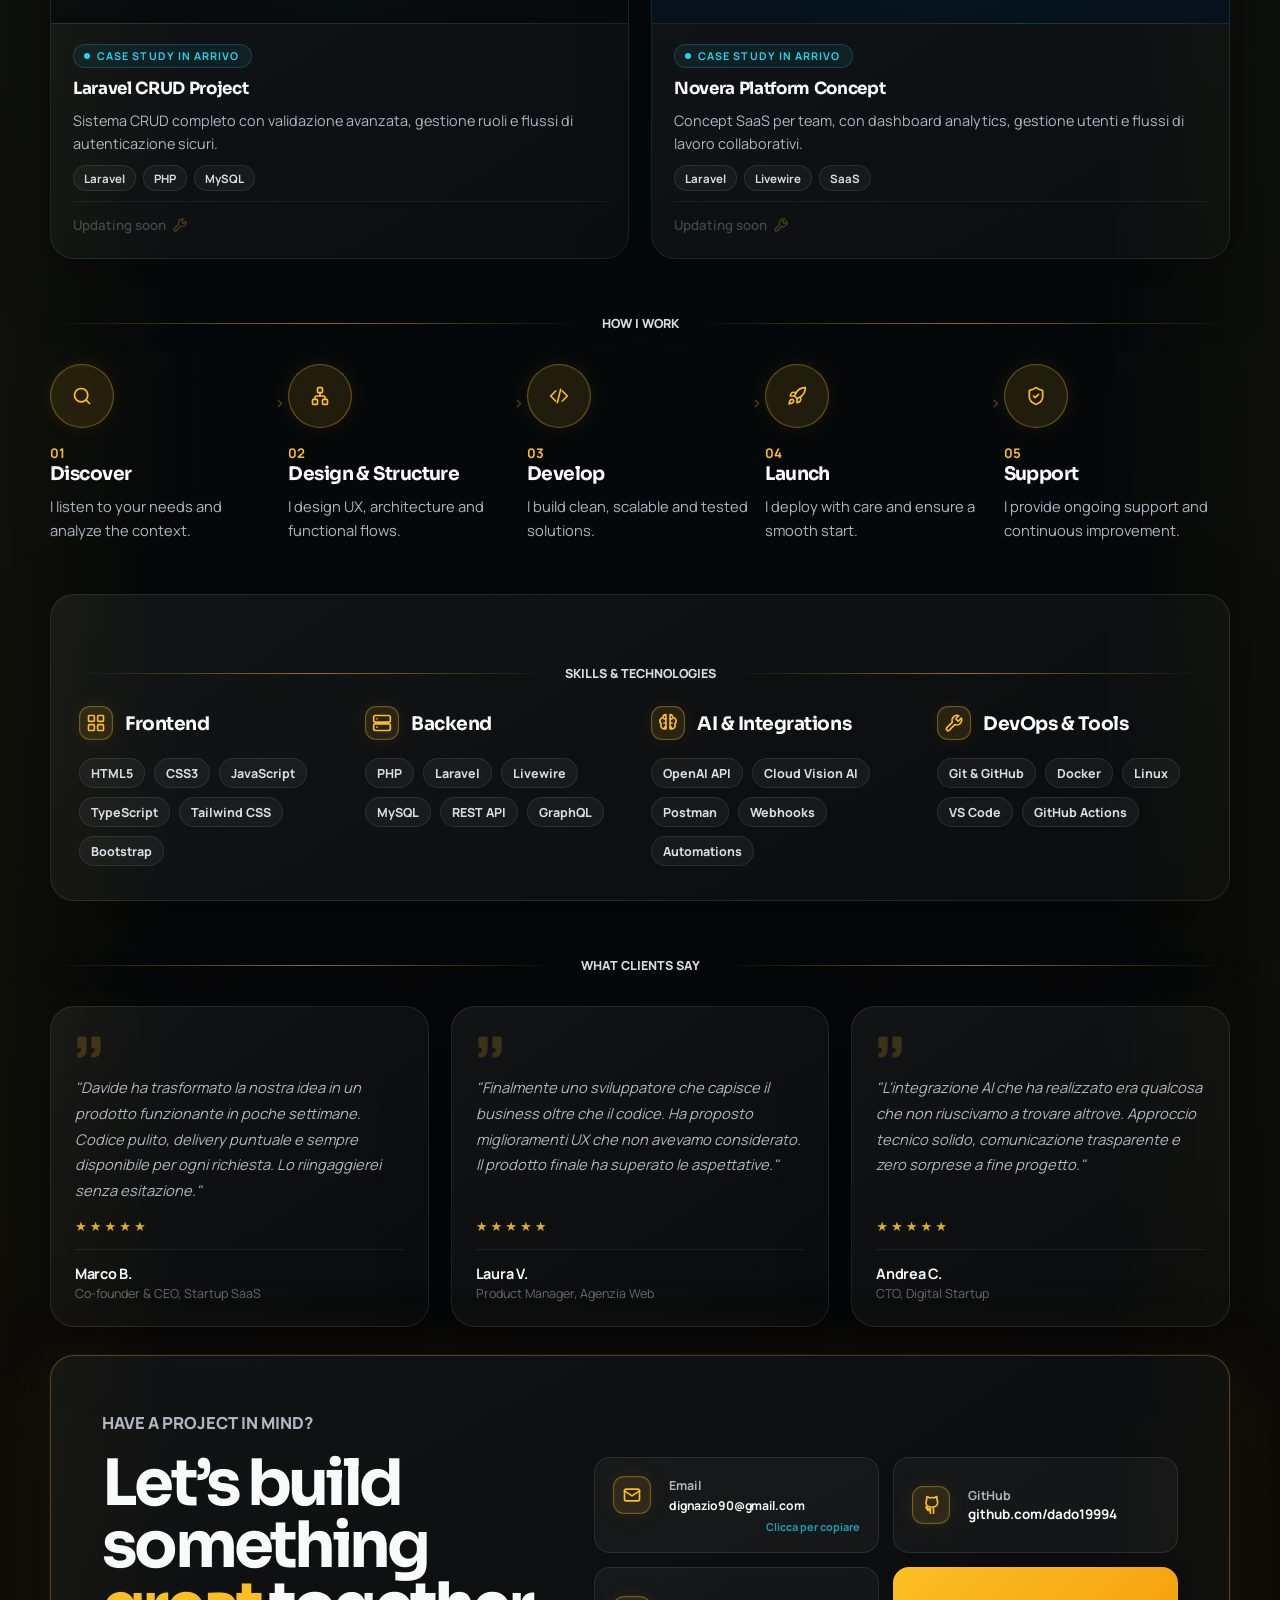
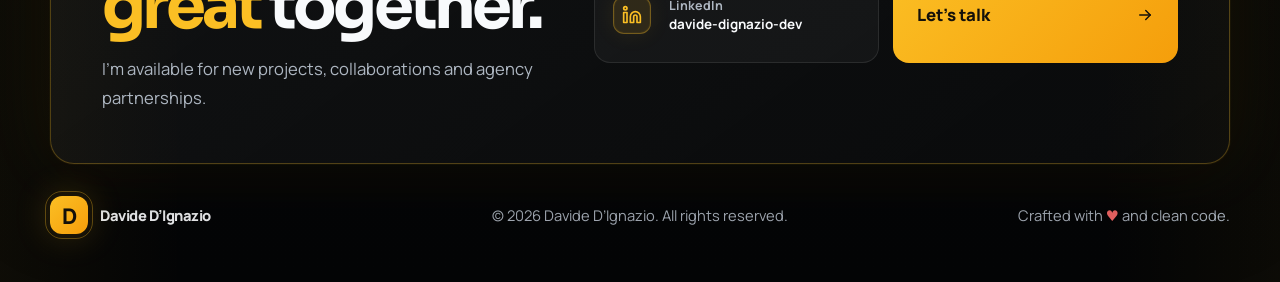
==== commit 47af5068: "fix mail" ====
--- a/index.html
+++ b/index.html
@@ -466,7 +466,8 @@
                 <a href="mailto:dignazio90@gmail.com"
                    class="email-copyable"
                    data-email="dignazio90@gmail.com"
-                   title="Clicca per copiare l’email">
+                   title="Clicca per copiare l’email"
+                   aria-label="Copia l'email dignazio90@gmail.com">
                     <span><img class="icon" src="./assets/icons/mail.svg" alt="" aria-hidden="true"></span>
                     <small>Email</small>
                     <b>dignazio90@gmail.com</b>
--- a/style.css
+++ b/style.css
@@ -687,7 +687,7 @@
     border: 1px solid rgba(255,255,255,0.09);
     overflow: hidden;
 }
-.contact-links a span { color: var(--gold); font-weight: 950; font-size: 1.1rem; }
+.contact-links a > span:not(.copy-hint) { color: var(--gold); font-weight: 950; font-size: 1.1rem; }
 .contact-links a small { color: var(--muted); font-weight: 700; }
 .contact-links .contact-cta {
     place-items: center;
@@ -888,7 +888,7 @@
 .skill-heading .icon,
 .contact-links .icon { width: 1.18em; height: 1.18em; }
 .skill-heading span,
-.contact-links a > span {
+.contact-links a > span:not(.copy-hint) {
     display: inline-grid;
     place-items: center;
 }
@@ -1080,7 +1080,7 @@
 .service-icon,
 .process-icon,
 .skill-heading span,
-.contact-links a > span {
+.contact-links a > span:not(.copy-hint) {
     color: var(--gold);
     background: rgba(251,191,36,0.11);
     border: 1px solid rgba(251,191,36,0.34);
@@ -1103,7 +1103,7 @@
 }
 
 .skill-heading span,
-.contact-links a > span {
+.contact-links a > span:not(.copy-hint) {
     width: 34px;
     height: 34px;
     border-radius: 11px;
@@ -1161,7 +1161,7 @@
     padding: 18px;
 }
 
-.contact-links a > span { grid-area: icon; }
+.contact-links a > span:not(.copy-hint) { grid-area: icon; }
 .contact-links a small { grid-area: label; font-size: 0.78rem; }
 .contact-links a b {
     grid-area: value;
@@ -1358,7 +1358,7 @@
     align-items: center !important;
     align-content: center !important;
 }
-.contact-links a > span {
+.contact-links a > span:not(.copy-hint) {
     grid-area: icon;
     width: 38px !important;
     height: 38px !important;
@@ -1996,19 +1996,67 @@
 }
 
 /* 5 ── Email copy hint */
-.email-copyable { cursor: copy; }
+.email-copyable {
+    cursor: copy;
+    grid-template-columns: 42px minmax(0, 1fr) !important;
+    grid-template-areas:
+        "icon label"
+        "icon value"
+        "icon hint" !important;
+    row-gap: 2px;
+}
 .email-copyable:hover { border-color: rgba(251,191,36,0.45) !important; }
+.email-copyable b {
+    white-space: nowrap;
+    overflow-wrap: normal !important;
+    word-break: keep-all;
+    font-size: clamp(0.76rem, 0.78vw, 0.88rem) !important;
+    letter-spacing: -0.01em;
+}
 .copy-hint {
-    display: block;
+    grid-area: hint !important;
+    display: inline-flex;
+    align-items: center;
+    justify-self: start;
+    width: fit-content !important;
+    height: auto !important;
     font-size: 0.68rem;
     color: var(--blue);
     font-weight: 700;
     margin-top: 3px;
-    opacity: 0;
+    opacity: 0.72;
     transition: opacity 0.18s ease;
     font-family: "Manrope", sans-serif;
-}
-.email-copyable:hover .copy-hint { opacity: 1; }
+    line-height: 1.15;
+}
+.email-copyable:hover .copy-hint,
+.email-copyable:focus-visible .copy-hint { opacity: 1; }
+
+@media (max-width: 520px) {
+    .email-copyable {
+        grid-template-columns: 38px minmax(0, 1fr) !important;
+        grid-template-areas:
+            "icon label"
+            "icon value"
+            "icon hint" !important;
+        column-gap: 12px !important;
+        row-gap: 3px !important;
+    }
+
+    .email-copyable b {
+        white-space: nowrap;
+        overflow-wrap: normal !important;
+        word-break: keep-all;
+        font-size: clamp(0.78rem, 3.15vw, 0.9rem) !important;
+        line-height: 1.12;
+    }
+
+    .email-copyable .copy-hint {
+        font-size: 0.72rem;
+        white-space: nowrap;
+        justify-self: end;
+    }
+}
 
 /* 6 ── Stagger reveal */
 .reveal-stagger > * {
@@ -3017,3 +3065,477 @@
         letter-spacing: -0.04em;
     }
 }
+
+/* Mobile responsive hardening */
+html,
+body {
+    max-width: 100%;
+    overflow-x: clip;
+}
+
+body {
+    position: relative;
+}
+
+@media (max-width: 820px) {
+    :root {
+        --container: calc(100vw - 28px);
+        --radius-xl: 24px;
+        --radius-lg: 18px;
+    }
+
+    .section-shell {
+        width: var(--container) !important;
+        max-width: var(--container) !important;
+    }
+
+    .portfolio-navbar {
+        grid-template-columns: minmax(0, 1fr) 44px !important;
+        gap: 12px;
+        width: 100%;
+        max-width: 100vw;
+        padding: 12px 14px !important;
+    }
+
+    .portfolio-logo {
+        min-width: 0;
+        max-width: 100%;
+    }
+
+    .logo-copy {
+        min-width: 0;
+        overflow: hidden;
+        text-overflow: ellipsis;
+        white-space: nowrap;
+    }
+
+    .nav-toggle {
+        display: inline-grid !important;
+        justify-self: end;
+    }
+
+    .portfolio-navbar .portfolio-nav-links,
+    .portfolio-navbar .nav-cv,
+    .portfolio-navbar .nav-cta {
+        display: none;
+    }
+
+    .portfolio-navbar.menu-open .portfolio-nav-links {
+        display: grid;
+        grid-column: 1 / -1;
+        width: 100%;
+        gap: 10px;
+    }
+
+    .portfolio-navbar.menu-open .portfolio-nav-links a {
+        min-height: 42px;
+        display: flex;
+        align-items: center;
+    }
+
+    .portfolio-navbar.menu-open .nav-cv,
+    .portfolio-navbar.menu-open .nav-cta {
+        display: inline-flex;
+        grid-column: 1 / -1;
+        width: 100%;
+        justify-content: center;
+    }
+
+    .hero-section,
+    .case-hero {
+        padding-top: 38px !important;
+        padding-bottom: 38px !important;
+    }
+
+    .hero-grid,
+    .featured-project,
+    .case-hero,
+    .contact-section,
+    .virginia-admin-section {
+        grid-template-columns: 1fr !important;
+        gap: 26px;
+    }
+
+    .hero-content,
+    .project-content,
+    .case-copy,
+    .case-visual,
+    .project-preview,
+    .intro-strip,
+    .glass-card,
+    .project-card,
+    .summary-main,
+    .summary-stat {
+        min-width: 0;
+        max-width: 100%;
+    }
+
+    .hero-content h1 {
+        font-size: clamp(3.15rem, 15vw, 5.1rem);
+        letter-spacing: -0.045em;
+    }
+
+    .project-content h2,
+    .case-copy h1,
+    .contact-section h2,
+    .intro-strip h2 {
+        font-size: clamp(2.45rem, 12vw, 4.4rem);
+        letter-spacing: -0.045em;
+        overflow-wrap: break-word;
+    }
+
+    .hero-subtitle,
+    .project-content p,
+    .case-copy p,
+    .summary-main p,
+    .problem-grid p,
+    .feature-item p,
+    .premium-list p {
+        max-width: 100%;
+        overflow-wrap: break-word;
+    }
+
+    .hero-actions {
+        width: 100%;
+        gap: 10px;
+    }
+
+    .hero-actions a,
+    .project-actions a,
+    .about-actions a {
+        min-width: 0;
+        justify-content: center;
+    }
+
+    .value-row {
+        grid-template-columns: repeat(2, minmax(0, 1fr)) !important;
+    }
+
+    .featured-project {
+        padding: 24px !important;
+        align-items: start;
+    }
+
+    .project-preview {
+        min-height: 0;
+        width: 100%;
+    }
+
+    .featured-preview-wrap,
+    .hero-screenshot-wrap {
+        width: 100%;
+        max-width: 100%;
+    }
+
+    .featured-preview-desktop,
+    .case-hero-screenshot,
+    .hero-screenshot-desktop,
+    .virginia-admin-imgs img,
+    .virginia-gallery-item img,
+    .vendohub-gallery-item img {
+        width: 100%;
+        height: auto;
+        max-height: none;
+        object-fit: contain;
+    }
+
+    .case-summary,
+    .problem-grid,
+    .premium-list div,
+    .features-grid-4,
+    .virginia-gallery,
+    .vendohub-gallery-3,
+    .projects-grid,
+    .skills-grid,
+    .service-grid,
+    .process-row,
+    .testimonials-grid {
+        grid-template-columns: 1fr !important;
+    }
+
+    .premium-list div {
+        gap: 12px;
+    }
+
+    .project-stack,
+    .project-tags,
+    .skill-tags {
+        max-width: 100%;
+        gap: 8px;
+    }
+
+    .project-stack span,
+    .project-tags span,
+    .skill-tags span {
+        min-width: 0;
+        max-width: 100%;
+        white-space: normal;
+        text-align: left;
+    }
+
+    .lightbox-inner {
+        max-width: calc(100vw - 24px);
+    }
+}
+
+@media (max-width: 600px) {
+    :root {
+        --container: min(calc(100vw - 24px), 366px);
+    }
+
+    body {
+        overflow-x: hidden;
+    }
+
+    .section-shell {
+        width: var(--container) !important;
+        max-width: var(--container) !important;
+        margin-left: 12px !important;
+        margin-right: auto !important;
+    }
+
+    .portfolio-navbar {
+        width: min(100vw, 390px);
+        max-width: min(100vw, 390px);
+    }
+
+    main,
+    section,
+    article,
+    div,
+    p,
+    h1,
+    h2,
+    h3 {
+        min-width: 0;
+        max-width: 100%;
+    }
+
+    .portfolio-navbar {
+        min-height: 72px;
+    }
+
+    .logo-mark {
+        width: 38px;
+        height: 38px;
+        flex: 0 0 auto;
+    }
+
+    .logo-copy {
+        font-size: 0.92rem;
+    }
+
+    .logo-copy small {
+        font-size: 0.68rem;
+    }
+
+    .hero-section {
+        padding-top: 34px !important;
+    }
+
+    .hero-content h1 {
+        font-size: clamp(2.75rem, 15vw, 3.75rem);
+        line-height: 0.94;
+    }
+
+    .hero-subtitle {
+        font-size: 1rem;
+        line-height: 1.58;
+    }
+
+    .project-content h2,
+    .case-copy h1 {
+        font-size: clamp(2.55rem, 12.5vw, 3.45rem);
+        line-height: 0.98;
+    }
+
+    .intro-strip h2,
+    .contact-section h2,
+    .summary-main h2,
+    .not-found-content h1 {
+        font-size: clamp(1.9rem, 8vw, 2.35rem);
+        line-height: 1.04;
+        overflow-wrap: anywhere;
+    }
+
+    .case-copy h1 span {
+        display: block;
+    }
+
+    .hero-badge {
+        line-height: 1.45;
+    }
+
+    .hero-actions,
+    .case-copy .hero-actions,
+    .project-actions,
+    .about-actions {
+        flex-direction: column;
+        align-items: stretch;
+    }
+
+    .hero-actions a,
+    .case-copy .hero-actions a,
+    .project-actions a,
+    .about-actions a,
+    .contact-section .contact-cta {
+        width: 100% !important;
+        flex: none;
+    }
+
+    .value-row {
+        grid-template-columns: 1fr !important;
+    }
+
+    .hero-visual {
+        min-height: 300px;
+        padding-bottom: 0;
+    }
+
+    .laptop-mockup {
+        width: 100%;
+        margin: 0;
+    }
+
+    .phone-mockup {
+        display: none;
+    }
+
+    .featured-preview-phone,
+    .hero-screenshot-phone {
+        display: none;
+    }
+
+    .featured-preview-wrap,
+    .hero-screenshot-wrap {
+        padding: 0 !important;
+    }
+
+    .featured-project,
+    .intro-strip,
+    .contact-section,
+    .skills-panel,
+    .glass-card {
+        padding: 20px !important;
+    }
+
+    .case-hero.section-shell {
+        padding-top: 34px !important;
+    }
+
+    .case-visual {
+        margin-top: 4px;
+    }
+
+    .summary-main h2 {
+        font-size: clamp(1.9rem, 8vw, 2.35rem);
+        line-height: 1.04;
+    }
+
+    .project-card-thumb {
+        aspect-ratio: 16 / 10;
+    }
+
+    .project-card-body {
+        padding: 20px !important;
+    }
+
+    .project-card h3 {
+        font-size: clamp(1.45rem, 8vw, 2.2rem);
+    }
+
+    .about-avatar-wrap {
+        align-items: flex-start;
+    }
+
+    .about-stats {
+        display: grid;
+        grid-template-columns: repeat(3, minmax(0, 1fr));
+        gap: 12px;
+    }
+
+    .about-stat strong {
+        font-size: 1.25rem;
+    }
+
+    .about-stat span {
+        font-size: 0.72rem;
+    }
+
+    .not-found-section {
+        min-height: calc(100vh - 72px);
+        align-items: center;
+        padding-top: 36px;
+        padding-bottom: 36px;
+    }
+
+    .not-found-content {
+        width: 100%;
+        max-width: 100%;
+    }
+
+    .not-found-content > p {
+        overflow-wrap: break-word;
+    }
+
+    .not-found-content > div {
+        flex-direction: column;
+        align-items: stretch;
+        width: 100%;
+    }
+
+    .not-found-content > div a {
+        width: 100%;
+        justify-content: center;
+    }
+}
+
+@media (max-width: 390px) {
+    :root {
+        --container: calc(100vw - 20px);
+    }
+
+    .portfolio-navbar {
+        padding-inline: 10px !important;
+    }
+
+    .logo-copy {
+        font-size: 0.86rem;
+    }
+
+    .hero-content h1,
+    .project-content h2,
+    .case-copy h1 {
+        letter-spacing: -0.035em;
+    }
+
+    .hero-content h1 {
+        font-size: clamp(2.45rem, 14.5vw, 3.1rem);
+    }
+
+    .project-content h2,
+    .case-copy h1 {
+        font-size: clamp(2.28rem, 11.5vw, 2.95rem);
+    }
+
+    .intro-strip h2,
+    .contact-section h2,
+    .summary-main h2 {
+        font-size: clamp(1.85rem, 8.4vw, 2.3rem);
+    }
+
+    .featured-project,
+    .intro-strip,
+    .contact-section,
+    .skills-panel,
+    .glass-card {
+        padding: 18px !important;
+    }
+
+    .project-stack span,
+    .project-tags span,
+    .skill-tags span {
+        font-size: 0.72rem;
+        padding-inline: 9px;
+    }
+}
